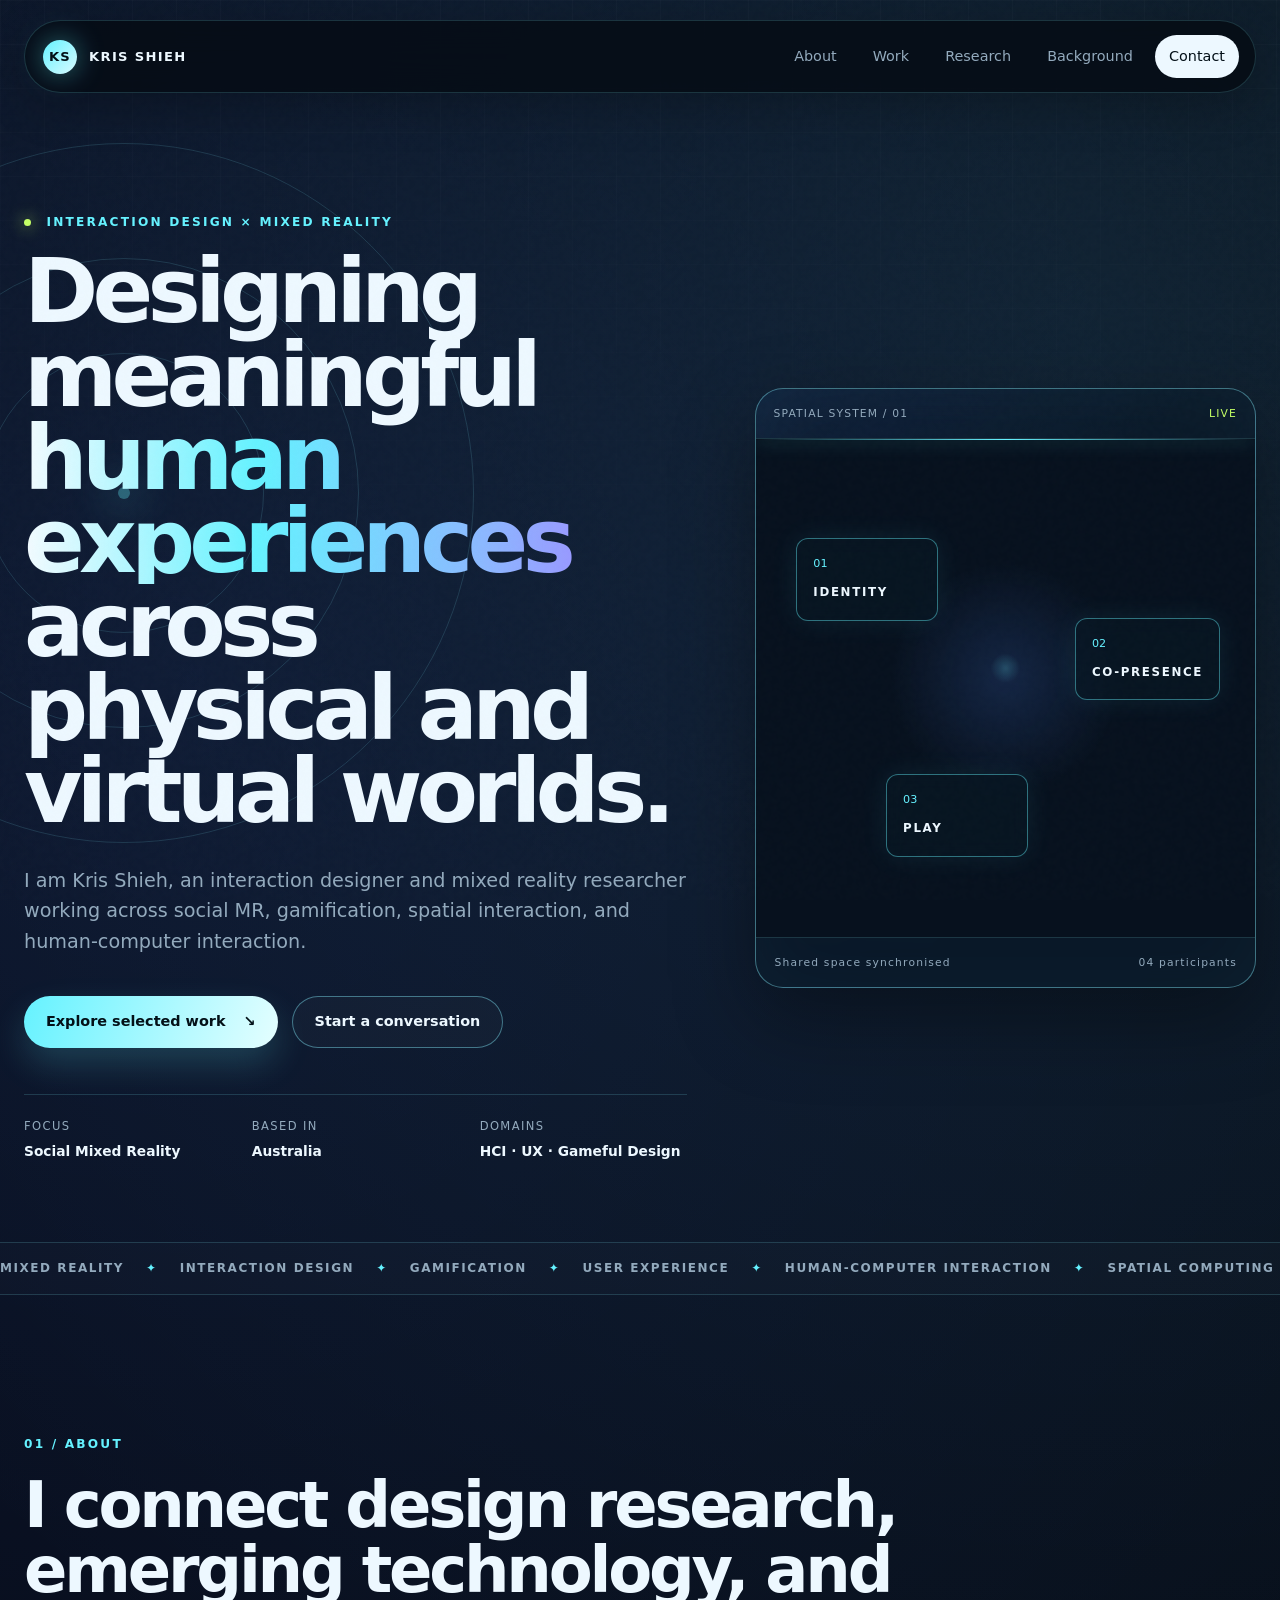
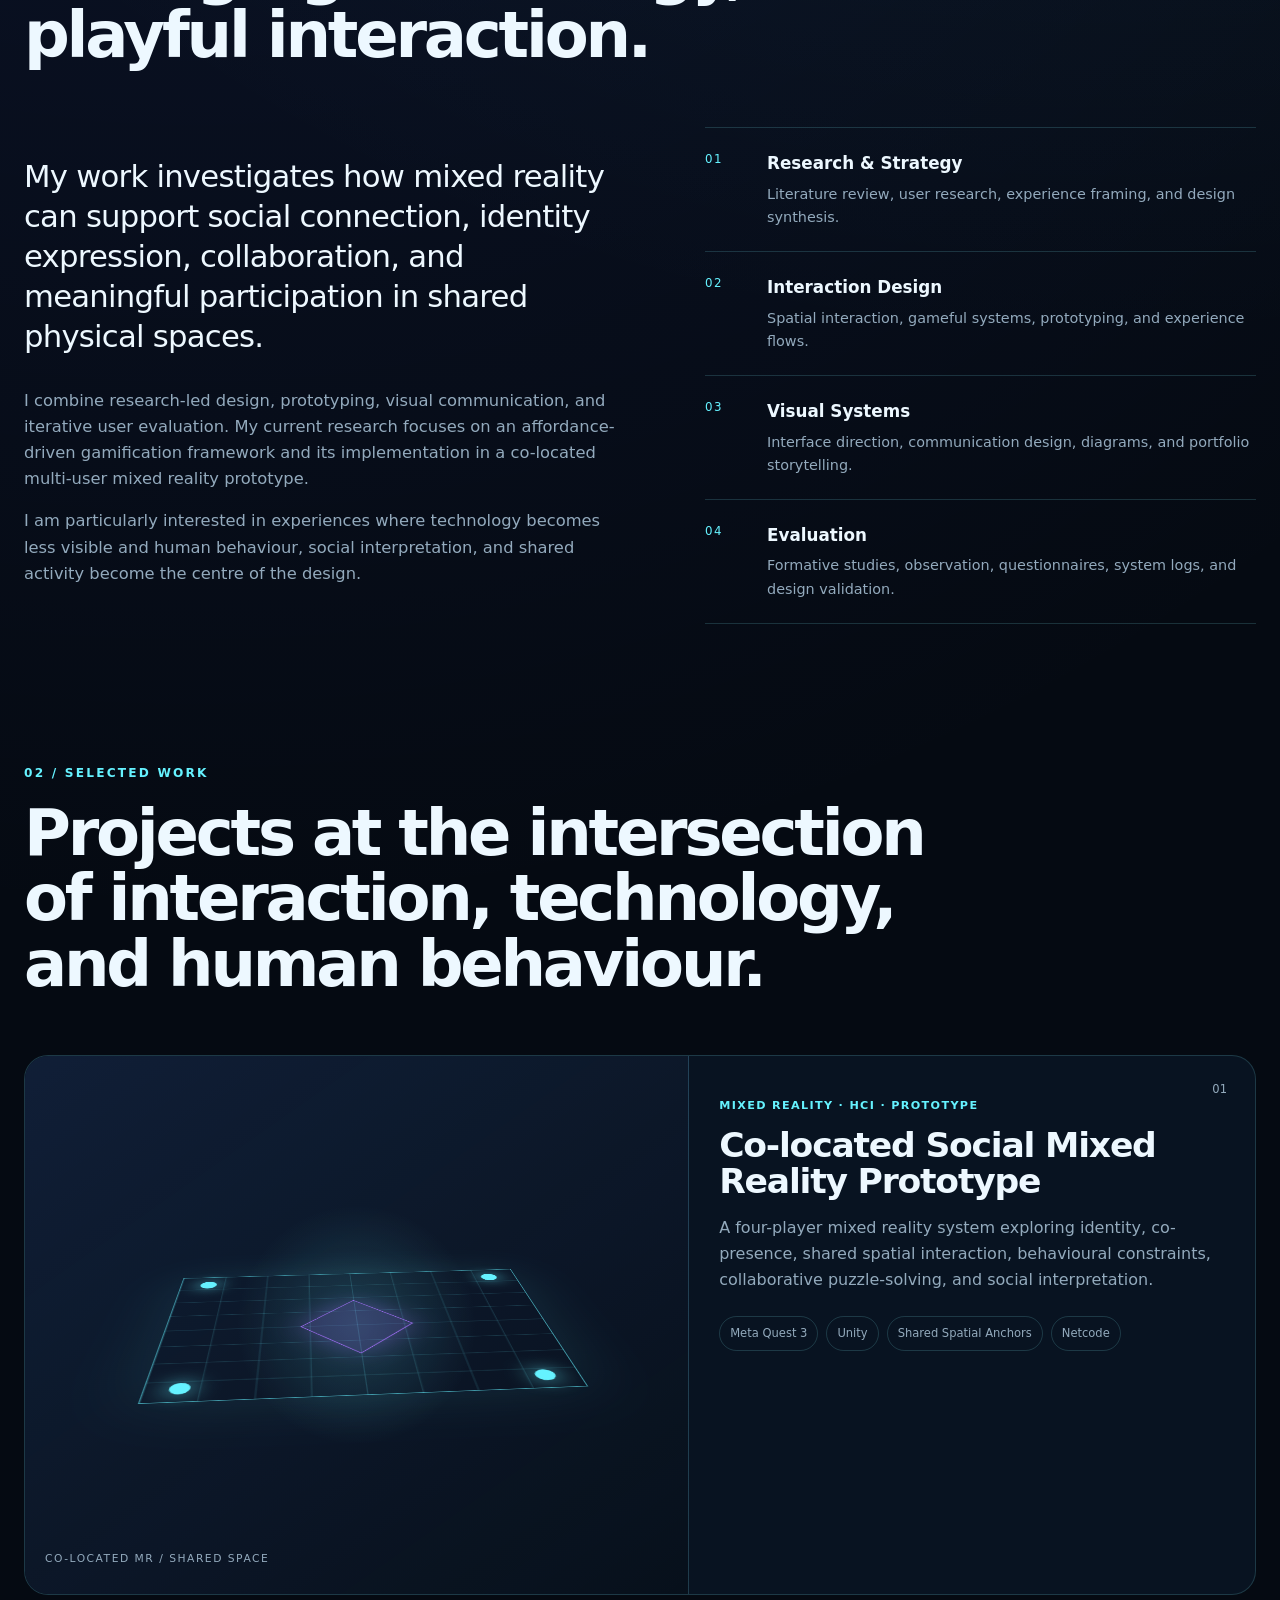
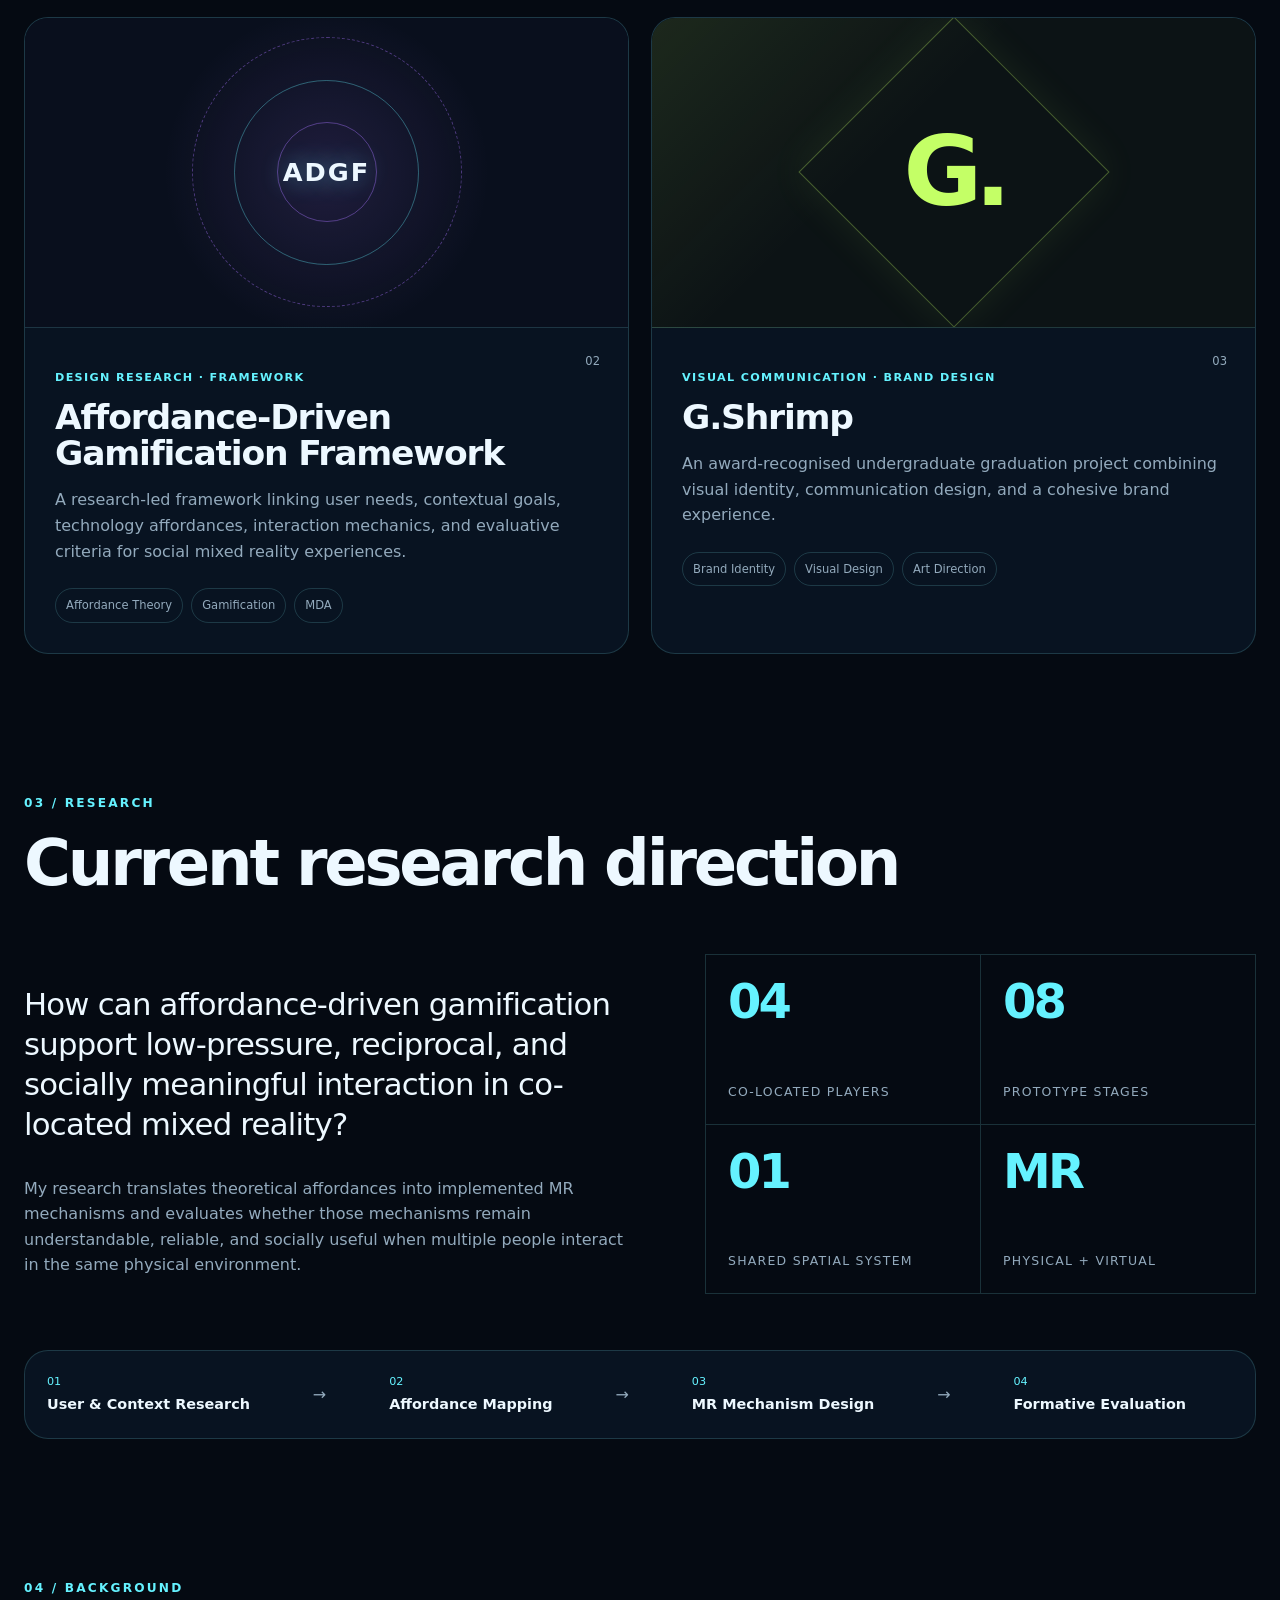
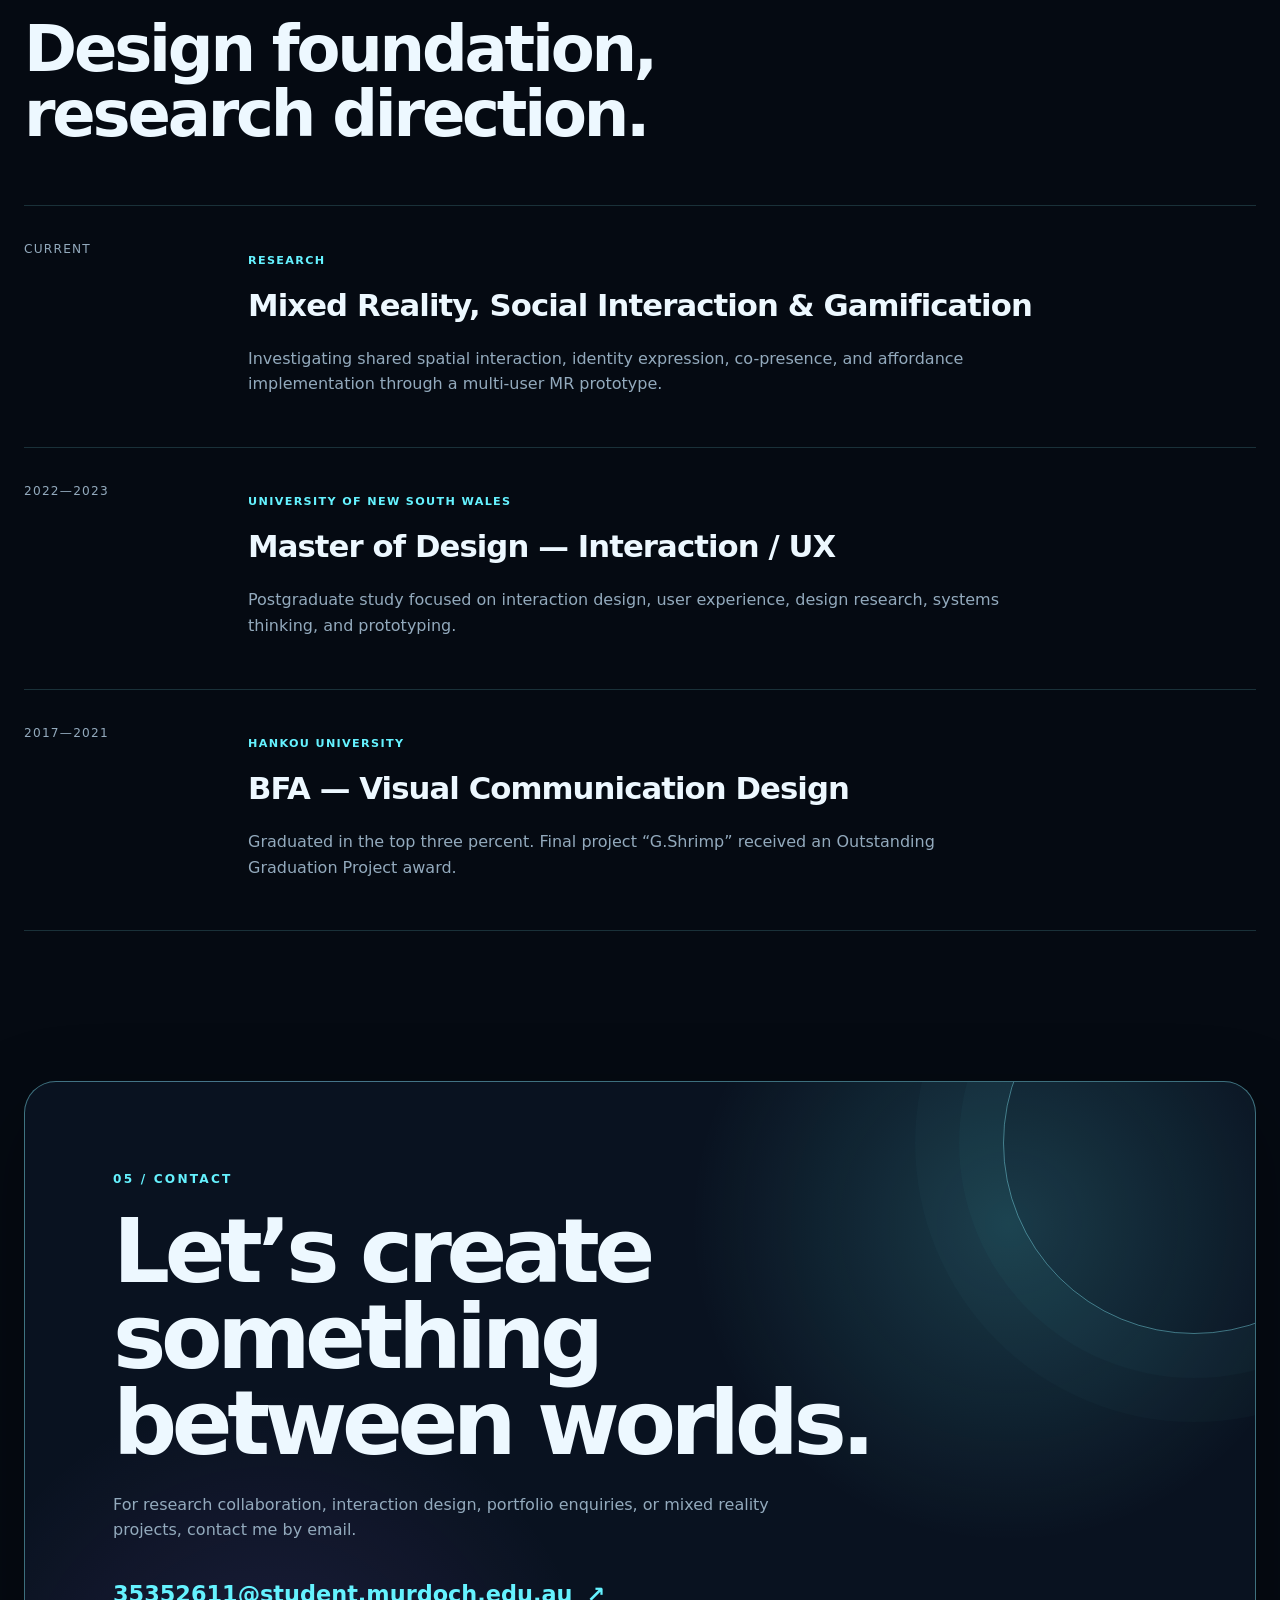
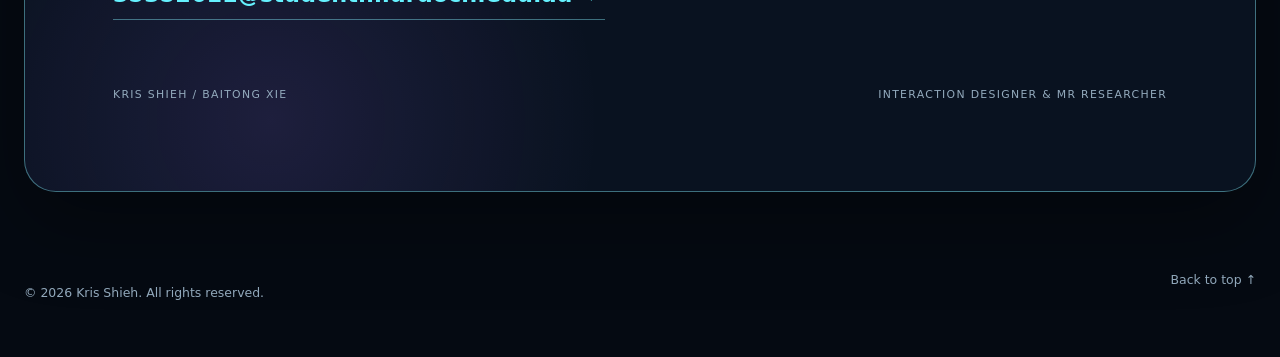
==== index.html @ ef9676b4 "Add files via upload" ====
<!DOCTYPE html>
<html lang="en">
<head>
  <meta charset="UTF-8" />
  <meta name="viewport" content="width=device-width, initial-scale=1.0" />
  <meta name="description" content="Kris Shieh — interaction designer and mixed reality researcher exploring social MR, gamification, and human-computer interaction." />
  <meta name="keywords" content="Kris Shieh, Baitong Xie, portfolio, mixed reality, metaverse, interaction design, UX, HCI, gamification" />
  <meta name="author" content="Kris Shieh" />
  <meta name="theme-color" content="#07111f" />

  <meta property="og:title" content="Kris Shieh — Interaction Designer & MR Researcher" />
  <meta property="og:description" content="Portfolio and research in mixed reality, gamification, interaction design, and social computing." />
  <meta property="og:type" content="website" />
  <meta property="og:url" content="https://krisshieh.com" />

  <title>Kris Shieh — Interaction Designer & MR Researcher</title>
  <link rel="icon" href="favicon.svg" type="image/svg+xml" />
  <link rel="stylesheet" href="styles.css" />
  <script src="script.js" defer></script>
</head>
<body>
  <div class="noise" aria-hidden="true"></div>
  <div class="cursor-glow" aria-hidden="true"></div>

  <header class="site-header" id="top">
    <a class="brand" href="#top" aria-label="Kris Shieh home">
      <span class="brand-mark">KS</span>
      <span class="brand-text">KRIS SHIEH</span>
    </a>

    <button class="menu-toggle" aria-expanded="false" aria-controls="site-nav">
      <span></span><span></span>
      <span class="sr-only">Toggle menu</span>
    </button>

    <nav id="site-nav" class="site-nav" aria-label="Primary navigation">
      <a href="#about">About</a>
      <a href="#work">Work</a>
      <a href="#research">Research</a>
      <a href="#background">Background</a>
      <a class="nav-cta" href="#contact">Contact</a>
    </nav>
  </header>

  <main>
    <section class="hero section-shell">
      <div class="hero-orbit" aria-hidden="true">
        <div class="orbit orbit-one"></div>
        <div class="orbit orbit-two"></div>
        <div class="orbit orbit-three"></div>
        <div class="core"></div>
      </div>

      <div class="hero-copy reveal">
        <p class="eyebrow"><span class="signal-dot"></span> INTERACTION DESIGN × MIXED REALITY</p>
        <h1>
          Designing meaningful
          <span class="gradient-text">human experiences</span>
          across physical and virtual worlds.
        </h1>
        <p class="hero-description">
          I am Kris Shieh, an interaction designer and mixed reality researcher working across
          social MR, gamification, spatial interaction, and human-computer interaction.
        </p>

        <div class="hero-actions">
          <a class="button button-primary" href="#work">
            Explore selected work
            <span aria-hidden="true">↘</span>
          </a>
          <a class="button button-secondary" href="#contact">Start a conversation</a>
        </div>

        <div class="hero-meta" aria-label="Professional focus">
          <div>
            <span>Focus</span>
            <strong>Social Mixed Reality</strong>
          </div>
          <div>
            <span>Based in</span>
            <strong>Australia</strong>
          </div>
          <div>
            <span>Domains</span>
            <strong>HCI · UX · Gameful Design</strong>
          </div>
        </div>
      </div>

      <div class="hero-interface reveal" aria-label="Decorative mixed reality interface">
        <div class="interface-top">
          <span>SPATIAL SYSTEM / 01</span>
          <span class="status">LIVE</span>
        </div>
        <div class="interface-viewport">
          <div class="grid-plane"></div>
          <div class="holo-card card-a">
            <span>01</span>
            <strong>IDENTITY</strong>
          </div>
          <div class="holo-card card-b">
            <span>02</span>
            <strong>CO-PRESENCE</strong>
          </div>
          <div class="holo-card card-c">
            <span>03</span>
            <strong>PLAY</strong>
          </div>
          <div class="scan-line"></div>
        </div>
        <div class="interface-bottom">
          <span>Shared space synchronised</span>
          <span>04 participants</span>
        </div>
      </div>
    </section>

    <section class="ticker" aria-label="Areas of practice">
      <div class="ticker-track">
        <span>MIXED REALITY</span><i>✦</i>
        <span>INTERACTION DESIGN</span><i>✦</i>
        <span>GAMIFICATION</span><i>✦</i>
        <span>USER EXPERIENCE</span><i>✦</i>
        <span>HUMAN-COMPUTER INTERACTION</span><i>✦</i>
        <span>SPATIAL COMPUTING</span><i>✦</i>
        <span>MIXED REALITY</span><i>✦</i>
        <span>INTERACTION DESIGN</span><i>✦</i>
      </div>
    </section>

    <section id="about" class="section-shell content-section">
      <div class="section-heading reveal">
        <p class="eyebrow">01 / ABOUT</p>
        <h2>I connect design research, emerging technology, and playful interaction.</h2>
      </div>

      <div class="about-grid">
        <div class="about-copy reveal">
          <p class="large-copy">
            My work investigates how mixed reality can support social connection, identity
            expression, collaboration, and meaningful participation in shared physical spaces.
          </p>
          <p>
            I combine research-led design, prototyping, visual communication, and iterative user
            evaluation. My current research focuses on an affordance-driven gamification framework
            and its implementation in a co-located multi-user mixed reality prototype.
          </p>
          <p>
            I am particularly interested in experiences where technology becomes less visible and
            human behaviour, social interpretation, and shared activity become the centre of the design.
          </p>
        </div>

        <div class="capability-panel reveal">
          <div class="capability">
            <span>01</span>
            <div>
              <h3>Research & Strategy</h3>
              <p>Literature review, user research, experience framing, and design synthesis.</p>
            </div>
          </div>
          <div class="capability">
            <span>02</span>
            <div>
              <h3>Interaction Design</h3>
              <p>Spatial interaction, gameful systems, prototyping, and experience flows.</p>
            </div>
          </div>
          <div class="capability">
            <span>03</span>
            <div>
              <h3>Visual Systems</h3>
              <p>Interface direction, communication design, diagrams, and portfolio storytelling.</p>
            </div>
          </div>
          <div class="capability">
            <span>04</span>
            <div>
              <h3>Evaluation</h3>
              <p>Formative studies, observation, questionnaires, system logs, and design validation.</p>
            </div>
          </div>
        </div>
      </div>
    </section>

    <section id="work" class="section-shell content-section">
      <div class="section-heading reveal">
        <p class="eyebrow">02 / SELECTED WORK</p>
        <h2>Projects at the intersection of interaction, technology, and human behaviour.</h2>
      </div>

      <div class="project-grid">
        <article class="project-card project-featured reveal">
          <div class="project-visual visual-mr" aria-hidden="true">
            <div class="spatial-board">
              <span class="node node-1"></span>
              <span class="node node-2"></span>
              <span class="node node-3"></span>
              <span class="node node-4"></span>
              <div class="board-object"></div>
            </div>
            <p>CO-LOCATED MR / SHARED SPACE</p>
          </div>
          <div class="project-content">
            <div class="project-number">01</div>
            <p class="project-type">Mixed Reality · HCI · Prototype</p>
            <h3>Co-located Social Mixed Reality Prototype</h3>
            <p>
              A four-player mixed reality system exploring identity, co-presence, shared spatial
              interaction, behavioural constraints, collaborative puzzle-solving, and social interpretation.
            </p>
            <ul class="tag-list">
              <li>Meta Quest 3</li>
              <li>Unity</li>
              <li>Shared Spatial Anchors</li>
              <li>Netcode</li>
            </ul>
          </div>
        </article>

        <article class="project-card reveal">
          <div class="project-visual visual-framework" aria-hidden="true">
            <div class="framework-ring ring-a"></div>
            <div class="framework-ring ring-b"></div>
            <div class="framework-ring ring-c"></div>
            <div class="framework-label">ADGF</div>
          </div>
          <div class="project-content">
            <div class="project-number">02</div>
            <p class="project-type">Design Research · Framework</p>
            <h3>Affordance-Driven Gamification Framework</h3>
            <p>
              A research-led framework linking user needs, contextual goals, technology affordances,
              interaction mechanics, and evaluative criteria for social mixed reality experiences.
            </p>
            <ul class="tag-list">
              <li>Affordance Theory</li>
              <li>Gamification</li>
              <li>MDA</li>
            </ul>
          </div>
        </article>

        <article class="project-card reveal">
          <div class="project-visual visual-brand" aria-hidden="true">
            <div class="shrimp-mark">G.</div>
            <div class="brand-lines"></div>
          </div>
          <div class="project-content">
            <div class="project-number">03</div>
            <p class="project-type">Visual Communication · Brand Design</p>
            <h3>G.Shrimp</h3>
            <p>
              An award-recognised undergraduate graduation project combining visual identity,
              communication design, and a cohesive brand experience.
            </p>
            <ul class="tag-list">
              <li>Brand Identity</li>
              <li>Visual Design</li>
              <li>Art Direction</li>
            </ul>
          </div>
        </article>
      </div>
    </section>

    <section id="research" class="section-shell content-section research-section">
      <div class="section-heading reveal">
        <p class="eyebrow">03 / RESEARCH</p>
        <h2>Current research direction</h2>
      </div>

      <div class="research-grid">
        <div class="research-statement reveal">
          <p class="large-copy">
            How can affordance-driven gamification support low-pressure, reciprocal, and socially
            meaningful interaction in co-located mixed reality?
          </p>
          <p>
            My research translates theoretical affordances into implemented MR mechanisms and
            evaluates whether those mechanisms remain understandable, reliable, and socially useful
            when multiple people interact in the same physical environment.
          </p>
        </div>

        <div class="research-metrics reveal">
          <div class="metric">
            <strong>04</strong>
            <span>co-located players</span>
          </div>
          <div class="metric">
            <strong>08</strong>
            <span>prototype stages</span>
          </div>
          <div class="metric">
            <strong>01</strong>
            <span>shared spatial system</span>
          </div>
          <div class="metric">
            <strong>MR</strong>
            <span>physical + virtual</span>
          </div>
        </div>
      </div>

      <div class="research-flow reveal" aria-label="Research process">
        <div>
          <span>01</span>
          <strong>User & Context Research</strong>
        </div>
        <i>→</i>
        <div>
          <span>02</span>
          <strong>Affordance Mapping</strong>
        </div>
        <i>→</i>
        <div>
          <span>03</span>
          <strong>MR Mechanism Design</strong>
        </div>
        <i>→</i>
        <div>
          <span>04</span>
          <strong>Formative Evaluation</strong>
        </div>
      </div>
    </section>

    <section id="background" class="section-shell content-section">
      <div class="section-heading reveal">
        <p class="eyebrow">04 / BACKGROUND</p>
        <h2>Design foundation, research direction.</h2>
      </div>

      <div class="timeline">
        <article class="timeline-item reveal">
          <div class="timeline-year">CURRENT</div>
          <div>
            <p class="timeline-label">Research</p>
            <h3>Mixed Reality, Social Interaction & Gamification</h3>
            <p>
              Investigating shared spatial interaction, identity expression, co-presence, and
              affordance implementation through a multi-user MR prototype.
            </p>
          </div>
        </article>

        <article class="timeline-item reveal">
          <div class="timeline-year">2022—2023</div>
          <div>
            <p class="timeline-label">University of New South Wales</p>
            <h3>Master of Design — Interaction / UX</h3>
            <p>
              Postgraduate study focused on interaction design, user experience, design research,
              systems thinking, and prototyping.
            </p>
          </div>
        </article>

        <article class="timeline-item reveal">
          <div class="timeline-year">2017—2021</div>
          <div>
            <p class="timeline-label">Hankou University</p>
            <h3>BFA — Visual Communication Design</h3>
            <p>
              Graduated in the top three percent. Final project “G.Shrimp” received an Outstanding
              Graduation Project award.
            </p>
          </div>
        </article>
      </div>
    </section>

    <section id="contact" class="section-shell contact-section">
      <div class="contact-card reveal">
        <p class="eyebrow">05 / CONTACT</p>
        <h2>Let’s create something between worlds.</h2>
        <p>
          For research collaboration, interaction design, portfolio enquiries, or mixed reality projects,
          contact me by email.
        </p>
        <a class="contact-link" href="mailto:35352611@student.murdoch.edu.au">
          35352611@student.murdoch.edu.au
          <span aria-hidden="true">↗</span>
        </a>

        <div class="contact-meta">
          <span>KRIS SHIEH / BAITONG XIE</span>
          <span>INTERACTION DESIGNER & MR RESEARCHER</span>
        </div>
      </div>
    </section>
  </main>

  <footer class="site-footer section-shell">
    <p>© <span id="year"></span> Kris Shieh. All rights reserved.</p>
    <a href="#top">Back to top ↑</a>
  </footer>
</body>
</html>
---- styles.css ----
:root {
  --bg: #050a12;
  --bg-soft: #081321;
  --panel: rgba(11, 24, 39, 0.72);
  --panel-strong: rgba(10, 20, 34, 0.92);
  --line: rgba(133, 241, 255, 0.17);
  --line-strong: rgba(133, 241, 255, 0.42);
  --text: #edf8ff;
  --muted: #93aabd;
  --cyan: #65f2ff;
  --blue: #5388ff;
  --violet: #a872ff;
  --lime: #c4ff66;
  --max-width: 1240px;
  --radius: 24px;
  --shadow: 0 30px 80px rgba(0, 0, 0, 0.35);
}

* {
  box-sizing: border-box;
}

html {
  scroll-behavior: smooth;
}

body {
  margin: 0;
  background:
    radial-gradient(circle at 15% 10%, rgba(68, 102, 255, 0.12), transparent 30%),
    radial-gradient(circle at 85% 5%, rgba(101, 242, 255, 0.09), transparent 25%),
    var(--bg);
  color: var(--text);
  font-family: Inter, ui-sans-serif, system-ui, -apple-system, BlinkMacSystemFont, "Segoe UI", sans-serif;
  line-height: 1.6;
  overflow-x: hidden;
}

body::before {
  content: "";
  position: fixed;
  inset: 0;
  pointer-events: none;
  background-image:
    linear-gradient(rgba(255, 255, 255, 0.018) 1px, transparent 1px),
    linear-gradient(90deg, rgba(255, 255, 255, 0.018) 1px, transparent 1px);
  background-size: 44px 44px;
  mask-image: linear-gradient(to bottom, black, transparent 78%);
  z-index: -2;
}

.noise {
  position: fixed;
  inset: 0;
  opacity: 0.035;
  pointer-events: none;
  z-index: 20;
  background-image: url("data:image/svg+xml,%3Csvg viewBox='0 0 160 160' xmlns='http://www.w3.org/2000/svg'%3E%3Cfilter id='n'%3E%3CfeTurbulence type='fractalNoise' baseFrequency='.9' numOctaves='2' stitchTiles='stitch'/%3E%3C/filter%3E%3Crect width='100%25' height='100%25' filter='url(%23n)' opacity='.5'/%3E%3C/svg%3E");
}

.cursor-glow {
  position: fixed;
  width: 420px;
  height: 420px;
  border-radius: 50%;
  background: radial-gradient(circle, rgba(101, 242, 255, 0.08), transparent 68%);
  transform: translate(-50%, -50%);
  pointer-events: none;
  z-index: -1;
  opacity: 0;
  transition: opacity 0.3s ease;
}

a {
  color: inherit;
}

img {
  max-width: 100%;
}

button,
a {
  -webkit-tap-highlight-color: transparent;
}

.sr-only {
  position: absolute;
  width: 1px;
  height: 1px;
  padding: 0;
  margin: -1px;
  overflow: hidden;
  clip: rect(0, 0, 0, 0);
  white-space: nowrap;
  border: 0;
}

.section-shell {
  width: min(calc(100% - 48px), var(--max-width));
  margin-inline: auto;
}

.site-header {
  width: min(calc(100% - 48px), var(--max-width));
  margin: 20px auto 0;
  padding: 14px 16px 14px 18px;
  border: 1px solid var(--line);
  border-radius: 999px;
  background: rgba(5, 10, 18, 0.76);
  backdrop-filter: blur(18px);
  display: flex;
  align-items: center;
  justify-content: space-between;
  position: sticky;
  top: 16px;
  z-index: 50;
  box-shadow: 0 14px 45px rgba(0, 0, 0, 0.22);
}

.brand {
  display: inline-flex;
  align-items: center;
  gap: 12px;
  text-decoration: none;
  font-weight: 800;
  letter-spacing: 0.1em;
  font-size: 0.82rem;
}

.brand-mark {
  display: grid;
  place-items: center;
  width: 34px;
  aspect-ratio: 1;
  border-radius: 50%;
  color: #031018;
  background: linear-gradient(135deg, var(--cyan), #d9fbff);
  box-shadow: 0 0 28px rgba(101, 242, 255, 0.42);
}

.site-nav {
  display: flex;
  align-items: center;
  gap: 8px;
}

.site-nav a {
  text-decoration: none;
  color: var(--muted);
  font-size: 0.9rem;
  padding: 10px 14px;
  border-radius: 999px;
  transition: 0.25s ease;
}

.site-nav a:hover {
  color: var(--text);
  background: rgba(255, 255, 255, 0.05);
}

.site-nav .nav-cta {
  color: #041018;
  background: var(--text);
}

.site-nav .nav-cta:hover {
  color: #041018;
  background: var(--cyan);
}

.menu-toggle {
  display: none;
  width: 42px;
  height: 42px;
  border-radius: 50%;
  border: 1px solid var(--line);
  background: transparent;
  color: var(--text);
}

.menu-toggle span:not(.sr-only) {
  display: block;
  width: 17px;
  height: 1px;
  background: currentColor;
  margin: 5px auto;
}

.hero {
  min-height: 820px;
  padding: 120px 0 80px;
  display: grid;
  grid-template-columns: 1.14fr 0.86fr;
  gap: 68px;
  align-items: center;
  position: relative;
}

.hero-orbit {
  position: absolute;
  width: 760px;
  height: 760px;
  left: -280px;
  top: 20px;
  opacity: 0.34;
  pointer-events: none;
}

.orbit,
.core {
  position: absolute;
  inset: 50%;
  transform: translate(-50%, -50%);
  border-radius: 50%;
}

.orbit {
  border: 1px solid var(--line-strong);
}

.orbit-one {
  width: 280px;
  height: 280px;
  animation: orbitPulse 7s ease-in-out infinite;
}

.orbit-two {
  width: 470px;
  height: 470px;
  animation: orbitPulse 9s ease-in-out infinite reverse;
}

.orbit-three {
  width: 700px;
  height: 700px;
}

.core {
  width: 12px;
  height: 12px;
  background: var(--cyan);
  box-shadow: 0 0 40px 12px rgba(101, 242, 255, 0.46);
}

@keyframes orbitPulse {
  0%, 100% { transform: translate(-50%, -50%) scale(1); opacity: 0.55; }
  50% { transform: translate(-50%, -50%) scale(1.04); opacity: 1; }
}

.eyebrow {
  margin: 0 0 18px;
  color: var(--cyan);
  font-size: 0.76rem;
  font-weight: 800;
  letter-spacing: 0.18em;
}

.signal-dot {
  width: 7px;
  height: 7px;
  border-radius: 50%;
  display: inline-block;
  background: var(--lime);
  box-shadow: 0 0 16px var(--lime);
  margin-right: 9px;
}

.hero h1 {
  max-width: 840px;
  font-size: clamp(3.6rem, 7vw, 7.7rem);
  line-height: 0.93;
  letter-spacing: -0.065em;
  margin: 0;
  font-weight: 780;
}

.gradient-text {
  display: block;
  background: linear-gradient(90deg, #f3fbff 0%, var(--cyan) 35%, #8db7ff 70%, var(--violet) 100%);
  -webkit-background-clip: text;
  background-clip: text;
  color: transparent;
}

.hero-description {
  max-width: 690px;
  color: var(--muted);
  font-size: clamp(1.05rem, 1.5vw, 1.28rem);
  margin: 32px 0 0;
}

.hero-actions {
  display: flex;
  flex-wrap: wrap;
  gap: 14px;
  margin: 38px 0 46px;
}

.button {
  min-height: 52px;
  display: inline-flex;
  align-items: center;
  justify-content: center;
  gap: 18px;
  text-decoration: none;
  border-radius: 999px;
  padding: 0 22px;
  font-weight: 800;
  font-size: 0.9rem;
  transition: transform 0.25s ease, box-shadow 0.25s ease, background 0.25s ease;
}

.button:hover {
  transform: translateY(-3px);
}

.button-primary {
  color: #031017;
  background: linear-gradient(110deg, var(--cyan), #e5feff);
  box-shadow: 0 16px 35px rgba(101, 242, 255, 0.18);
}

.button-primary:hover {
  box-shadow: 0 20px 42px rgba(101, 242, 255, 0.28);
}

.button-secondary {
  border: 1px solid var(--line-strong);
  color: var(--text);
  background: rgba(255, 255, 255, 0.025);
}

.hero-meta {
  display: grid;
  grid-template-columns: repeat(3, 1fr);
  border-top: 1px solid var(--line);
  padding-top: 22px;
  gap: 20px;
}

.hero-meta div {
  display: grid;
  gap: 5px;
}

.hero-meta span {
  color: var(--muted);
  font-size: 0.72rem;
  text-transform: uppercase;
  letter-spacing: 0.12em;
}

.hero-meta strong {
  font-size: 0.86rem;
}

.hero-interface {
  border: 1px solid var(--line-strong);
  border-radius: 28px;
  background:
    linear-gradient(150deg, rgba(68, 119, 255, 0.08), transparent 30%),
    var(--panel);
  backdrop-filter: blur(18px);
  box-shadow: var(--shadow), inset 0 0 80px rgba(101, 242, 255, 0.035);
  overflow: hidden;
  transform: perspective(1200px) rotateY(-7deg) rotateX(2deg);
}

.interface-top,
.interface-bottom {
  display: flex;
  align-items: center;
  justify-content: space-between;
  color: var(--muted);
  padding: 16px 18px;
  font-size: 0.67rem;
  letter-spacing: 0.11em;
}

.status {
  color: var(--lime);
}

.interface-viewport {
  min-height: 500px;
  position: relative;
  overflow: hidden;
  border-block: 1px solid var(--line);
  background:
    radial-gradient(circle at 50% 46%, rgba(101, 242, 255, 0.2), transparent 4%),
    radial-gradient(circle at 50% 48%, rgba(83, 136, 255, 0.17), transparent 32%),
    #07111e;
}

.grid-plane {
  position: absolute;
  left: -12%;
  right: -12%;
  bottom: -130px;
  height: 400px;
  background-image:
    linear-gradient(rgba(101, 242, 255, 0.2) 1px, transparent 1px),
    linear-gradient(90deg, rgba(101, 242, 255, 0.2) 1px, transparent 1px);
  background-size: 42px 42px;
  transform: perspective(360px) rotateX(65deg);
  transform-origin: center bottom;
  mask-image: linear-gradient(to top, black 30%, transparent 96%);
}

.holo-card {
  position: absolute;
  min-width: 142px;
  padding: 16px;
  border: 1px solid rgba(101, 242, 255, 0.42);
  border-radius: 12px;
  background: rgba(8, 24, 37, 0.64);
  box-shadow: 0 0 28px rgba(101, 242, 255, 0.08);
  backdrop-filter: blur(8px);
  animation: floatCard 5s ease-in-out infinite;
}

.holo-card span {
  display: block;
  color: var(--cyan);
  font-size: 0.7rem;
  margin-bottom: 5px;
}

.holo-card strong {
  font-size: 0.74rem;
  letter-spacing: 0.14em;
}

.card-a { left: 8%; top: 20%; }
.card-b { right: 7%; top: 36%; animation-delay: -1.7s; }
.card-c { left: 26%; bottom: 16%; animation-delay: -3.2s; }

@keyframes floatCard {
  0%, 100% { transform: translateY(0); }
  50% { transform: translateY(-10px); }
}

.scan-line {
  position: absolute;
  inset: 0 0 auto 0;
  height: 1px;
  background: linear-gradient(90deg, transparent, var(--cyan), transparent);
  box-shadow: 0 0 18px var(--cyan);
  animation: scan 5s linear infinite;
}

@keyframes scan {
  from { top: 0; opacity: 0; }
  10% { opacity: 1; }
  90% { opacity: 1; }
  to { top: 100%; opacity: 0; }
}

.ticker {
  border-block: 1px solid var(--line);
  overflow: hidden;
  padding: 16px 0;
  background: rgba(255, 255, 255, 0.015);
}

.ticker-track {
  width: max-content;
  display: flex;
  align-items: center;
  gap: 22px;
  animation: tickerMove 28s linear infinite;
  color: var(--muted);
  font-size: 0.75rem;
  letter-spacing: 0.13em;
  font-weight: 800;
}

.ticker-track i {
  color: var(--cyan);
  font-style: normal;
}

@keyframes tickerMove {
  to { transform: translateX(-50%); }
}

.content-section {
  padding: 140px 0 0;
}

.section-heading {
  max-width: 920px;
  margin-bottom: 58px;
}

.section-heading h2 {
  margin: 0;
  font-size: clamp(2.6rem, 5vw, 5.3rem);
  line-height: 1.02;
  letter-spacing: -0.05em;
}

.about-grid,
.research-grid {
  display: grid;
  grid-template-columns: 1.05fr 0.95fr;
  gap: 72px;
}

.about-copy {
  color: var(--muted);
  font-size: 1.02rem;
}

.large-copy {
  color: var(--text);
  font-size: clamp(1.45rem, 2.4vw, 2.25rem);
  line-height: 1.3;
  letter-spacing: -0.025em;
}

.capability-panel {
  border-top: 1px solid var(--line);
}

.capability {
  display: grid;
  grid-template-columns: 48px 1fr;
  gap: 14px;
  padding: 22px 0;
  border-bottom: 1px solid var(--line);
}

.capability > span {
  color: var(--cyan);
  font-size: 0.74rem;
  letter-spacing: 0.12em;
}

.capability h3 {
  margin: 0 0 6px;
  font-size: 1.05rem;
}

.capability p {
  margin: 0;
  color: var(--muted);
  font-size: 0.9rem;
}

.project-grid {
  display: grid;
  grid-template-columns: repeat(2, 1fr);
  gap: 22px;
}

.project-card {
  min-height: 620px;
  border: 1px solid var(--line);
  border-radius: var(--radius);
  overflow: hidden;
  background: var(--panel);
  transition: transform 0.32s ease, border-color 0.32s ease, box-shadow 0.32s ease;
}

.project-card:hover {
  transform: translateY(-7px);
  border-color: var(--line-strong);
  box-shadow: 0 28px 60px rgba(0, 0, 0, 0.25);
}

.project-featured {
  grid-column: 1 / -1;
  min-height: 540px;
  display: grid;
  grid-template-columns: 1.08fr 0.92fr;
}

.project-visual {
  min-height: 310px;
  position: relative;
  overflow: hidden;
  border-bottom: 1px solid var(--line);
}

.project-featured .project-visual {
  min-height: 100%;
  border-right: 1px solid var(--line);
  border-bottom: 0;
}

.visual-mr {
  display: grid;
  place-items: center;
  background:
    radial-gradient(circle at 50% 50%, rgba(101, 242, 255, 0.18), transparent 28%),
    linear-gradient(145deg, rgba(83, 136, 255, 0.12), transparent),
    #07101b;
}

.visual-mr p {
  position: absolute;
  left: 20px;
  bottom: 16px;
  color: var(--muted);
  font-size: 0.67rem;
  letter-spacing: 0.14em;
}

.spatial-board {
  width: min(66%, 380px);
  aspect-ratio: 1.5;
  border: 1px solid rgba(101, 242, 255, 0.5);
  transform: perspective(700px) rotateX(62deg) rotateZ(-4deg);
  background:
    linear-gradient(rgba(101, 242, 255, 0.17) 1px, transparent 1px),
    linear-gradient(90deg, rgba(101, 242, 255, 0.17) 1px, transparent 1px);
  background-size: 12.5% 12.5%;
  box-shadow: 0 0 70px rgba(101, 242, 255, 0.1);
  position: relative;
}

.node {
  position: absolute;
  width: 18px;
  height: 18px;
  border-radius: 50%;
  background: var(--cyan);
  box-shadow: 0 0 24px var(--cyan);
  transform: translate(-50%, -50%);
}

.node-1 { left: 8%; top: 8%; }
.node-2 { left: 92%; top: 8%; }
.node-3 { left: 8%; top: 92%; }
.node-4 { left: 92%; top: 92%; }

.board-object {
  position: absolute;
  width: 80px;
  height: 80px;
  left: 50%;
  top: 50%;
  transform: translate(-50%, -50%) rotate(45deg);
  border: 1px solid var(--violet);
  background: rgba(168, 114, 255, 0.18);
  box-shadow: 0 0 38px rgba(168, 114, 255, 0.36);
}

.visual-framework {
  display: grid;
  place-items: center;
  background:
    radial-gradient(circle, rgba(168, 114, 255, 0.14), transparent 48%),
    #090f1d;
}

.framework-ring {
  position: absolute;
  border-radius: 50%;
  border: 1px solid rgba(168, 114, 255, 0.42);
}

.ring-a { width: 100px; height: 100px; }
.ring-b { width: 185px; height: 185px; border-color: rgba(101, 242, 255, 0.35); }
.ring-c { width: 270px; height: 270px; border-style: dashed; animation: rotateRing 18s linear infinite; }

@keyframes rotateRing {
  to { transform: rotate(360deg); }
}

.framework-label {
  font-size: 1.6rem;
  font-weight: 900;
  letter-spacing: 0.08em;
  color: var(--text);
  text-shadow: 0 0 24px rgba(101, 242, 255, 0.45);
}

.visual-brand {
  display: grid;
  place-items: center;
  background:
    linear-gradient(135deg, rgba(196, 255, 102, 0.09), transparent 40%),
    #0c1315;
}

.shrimp-mark {
  font-size: 6rem;
  font-weight: 900;
  letter-spacing: -0.08em;
  color: var(--lime);
  position: relative;
  z-index: 2;
}

.brand-lines {
  position: absolute;
  width: 220px;
  height: 220px;
  border: 1px solid rgba(196, 255, 102, 0.32);
  transform: rotate(45deg);
  box-shadow: 0 0 40px rgba(196, 255, 102, 0.08);
}

.project-content {
  padding: 30px;
  position: relative;
}

.project-number {
  position: absolute;
  top: 24px;
  right: 28px;
  color: var(--muted);
  font-size: 0.72rem;
}

.project-type,
.timeline-label {
  color: var(--cyan);
  text-transform: uppercase;
  letter-spacing: 0.12em;
  font-size: 0.7rem;
  font-weight: 800;
}

.project-content h3 {
  margin: 12px 0 14px;
  max-width: 520px;
  font-size: clamp(1.7rem, 2.7vw, 2.7rem);
  line-height: 1.05;
  letter-spacing: -0.035em;
}

.project-content > p:not(.project-type) {
  color: var(--muted);
  max-width: 620px;
}

.tag-list {
  list-style: none;
  padding: 0;
  margin: 24px 0 0;
  display: flex;
  flex-wrap: wrap;
  gap: 8px;
}

.tag-list li {
  border: 1px solid var(--line);
  border-radius: 999px;
  padding: 7px 10px;
  color: var(--muted);
  font-size: 0.72rem;
}

.research-section {
  position: relative;
}

.research-statement {
  color: var(--muted);
}

.research-metrics {
  display: grid;
  grid-template-columns: repeat(2, 1fr);
  border-top: 1px solid var(--line);
  border-left: 1px solid var(--line);
}

.metric {
  min-height: 165px;
  padding: 22px;
  border-right: 1px solid var(--line);
  border-bottom: 1px solid var(--line);
  display: flex;
  flex-direction: column;
  justify-content: space-between;
}

.metric strong {
  font-size: 3rem;
  line-height: 1;
  color: var(--cyan);
  letter-spacing: -0.06em;
}

.metric span {
  color: var(--muted);
  font-size: 0.78rem;
  text-transform: uppercase;
  letter-spacing: 0.1em;
}

.research-flow {
  margin-top: 56px;
  display: grid;
  grid-template-columns: repeat(7, auto);
  align-items: center;
  gap: 16px;
  border: 1px solid var(--line);
  border-radius: var(--radius);
  padding: 22px;
  background: var(--panel);
}

.research-flow div {
  min-width: 0;
}

.research-flow span {
  display: block;
  color: var(--cyan);
  font-size: 0.7rem;
}

.research-flow strong {
  font-size: 0.9rem;
}

.research-flow i {
  color: var(--muted);
  font-style: normal;
}

.timeline {
  border-top: 1px solid var(--line);
}

.timeline-item {
  display: grid;
  grid-template-columns: 190px 1fr;
  gap: 34px;
  padding: 34px 0;
  border-bottom: 1px solid var(--line);
}

.timeline-year {
  color: var(--muted);
  font-size: 0.76rem;
  letter-spacing: 0.1em;
}

.timeline-item h3 {
  margin: 8px 0 10px;
  font-size: clamp(1.4rem, 2.4vw, 2.2rem);
  letter-spacing: -0.03em;
}

.timeline-item p:last-child {
  color: var(--muted);
  max-width: 760px;
}

.contact-section {
  padding: 150px 0 50px;
}

.contact-card {
  position: relative;
  overflow: hidden;
  border: 1px solid var(--line-strong);
  border-radius: 32px;
  padding: clamp(34px, 7vw, 88px);
  background:
    radial-gradient(circle at 80% 20%, rgba(101, 242, 255, 0.18), transparent 28%),
    radial-gradient(circle at 20% 90%, rgba(168, 114, 255, 0.13), transparent 28%),
    var(--panel-strong);
  box-shadow: var(--shadow);
}

.contact-card::after {
  content: "";
  position: absolute;
  right: -130px;
  top: -130px;
  width: 380px;
  height: 380px;
  border: 1px solid var(--line-strong);
  border-radius: 50%;
  box-shadow: 0 0 0 44px rgba(101, 242, 255, 0.025), 0 0 0 88px rgba(101, 242, 255, 0.018);
}

.contact-card h2 {
  max-width: 800px;
  margin: 0;
  font-size: clamp(3rem, 7vw, 7rem);
  line-height: 0.96;
  letter-spacing: -0.06em;
  position: relative;
  z-index: 1;
}

.contact-card > p:not(.eyebrow) {
  max-width: 670px;
  color: var(--muted);
  margin: 26px 0 34px;
  position: relative;
  z-index: 1;
}

.contact-link {
  display: inline-flex;
  align-items: center;
  gap: 14px;
  color: var(--cyan);
  text-decoration: none;
  font-size: clamp(1rem, 2vw, 1.4rem);
  font-weight: 800;
  border-bottom: 1px solid var(--line-strong);
  padding-bottom: 6px;
  position: relative;
  z-index: 1;
}

.contact-meta {
  margin-top: 66px;
  display: flex;
  justify-content: space-between;
  gap: 20px;
  color: var(--muted);
  font-size: 0.68rem;
  letter-spacing: 0.12em;
  position: relative;
  z-index: 1;
}

.site-footer {
  display: flex;
  justify-content: space-between;
  gap: 20px;
  padding: 28px 0 42px;
  color: var(--muted);
  font-size: 0.78rem;
}

.site-footer a {
  text-decoration: none;
}

.reveal {
  opacity: 0;
  transform: translateY(24px);
  transition: opacity 0.8s ease, transform 0.8s cubic-bezier(.22,.61,.36,1);
}

.reveal.is-visible {
  opacity: 1;
  transform: translateY(0);
}

@media (prefers-reduced-motion: reduce) {
  *,
  *::before,
  *::after {
    animation-duration: 0.01ms !important;
    animation-iteration-count: 1 !important;
    scroll-behavior: auto !important;
    transition-duration: 0.01ms !important;
  }

  .reveal {
    opacity: 1;
    transform: none;
  }
}

@media (max-width: 980px) {
  .hero {
    min-height: auto;
    padding-top: 96px;
    grid-template-columns: 1fr;
  }

  .hero-interface {
    transform: none;
  }

  .about-grid,
  .research-grid {
    grid-template-columns: 1fr;
    gap: 40px;
  }

  .project-featured {
    grid-template-columns: 1fr;
  }

  .project-featured .project-visual {
    min-height: 420px;
    border-right: 0;
    border-bottom: 1px solid var(--line);
  }

  .research-flow {
    grid-template-columns: 1fr;
  }

  .research-flow i {
    transform: rotate(90deg);
    justify-self: start;
  }
}

@media (max-width: 760px) {
  .section-shell,
  .site-header {
    width: min(calc(100% - 28px), var(--max-width));
  }

  .site-header {
    border-radius: 20px;
    top: 10px;
  }

  .brand-text {
    display: none;
  }

  .menu-toggle {
    display: block;
  }

  .site-nav {
    display: none;
    position: absolute;
    left: 0;
    right: 0;
    top: calc(100% + 10px);
    padding: 12px;
    border: 1px solid var(--line);
    border-radius: 20px;
    background: rgba(5, 10, 18, 0.95);
    backdrop-filter: blur(20px);
    flex-direction: column;
    align-items: stretch;
  }

  .site-nav.is-open {
    display: flex;
  }

  .site-nav a {
    padding: 12px 14px;
  }

  .hero {
    padding: 82px 0 64px;
    gap: 42px;
  }

  .hero h1 {
    font-size: clamp(3.1rem, 16vw, 5.4rem);
  }

  .hero-meta {
    grid-template-columns: 1fr;
  }

  .interface-viewport {
    min-height: 390px;
  }

  .content-section {
    padding-top: 104px;
  }

  .project-grid {
    grid-template-columns: 1fr;
  }

  .project-featured {
    grid-column: auto;
  }

  .project-card,
  .project-featured {
    min-height: 0;
  }

  .project-featured .project-visual {
    min-height: 330px;
  }

  .research-metrics {
    grid-template-columns: 1fr 1fr;
  }

  .timeline-item {
    grid-template-columns: 1fr;
    gap: 8px;
  }

  .contact-meta,
  .site-footer {
    flex-direction: column;
  }

  .contact-card::after {
    opacity: 0.35;
  }
}

@media (max-width: 480px) {
  .hero-actions {
    flex-direction: column;
  }

  .button {
    width: 100%;
  }

  .holo-card {
    min-width: 118px;
    padding: 12px;
  }

  .card-b {
    right: 3%;
  }

  .research-metrics {
    grid-template-columns: 1fr;
  }

  .metric {
    min-height: 130px;
  }

  .contact-link {
    word-break: break-all;
  }
}
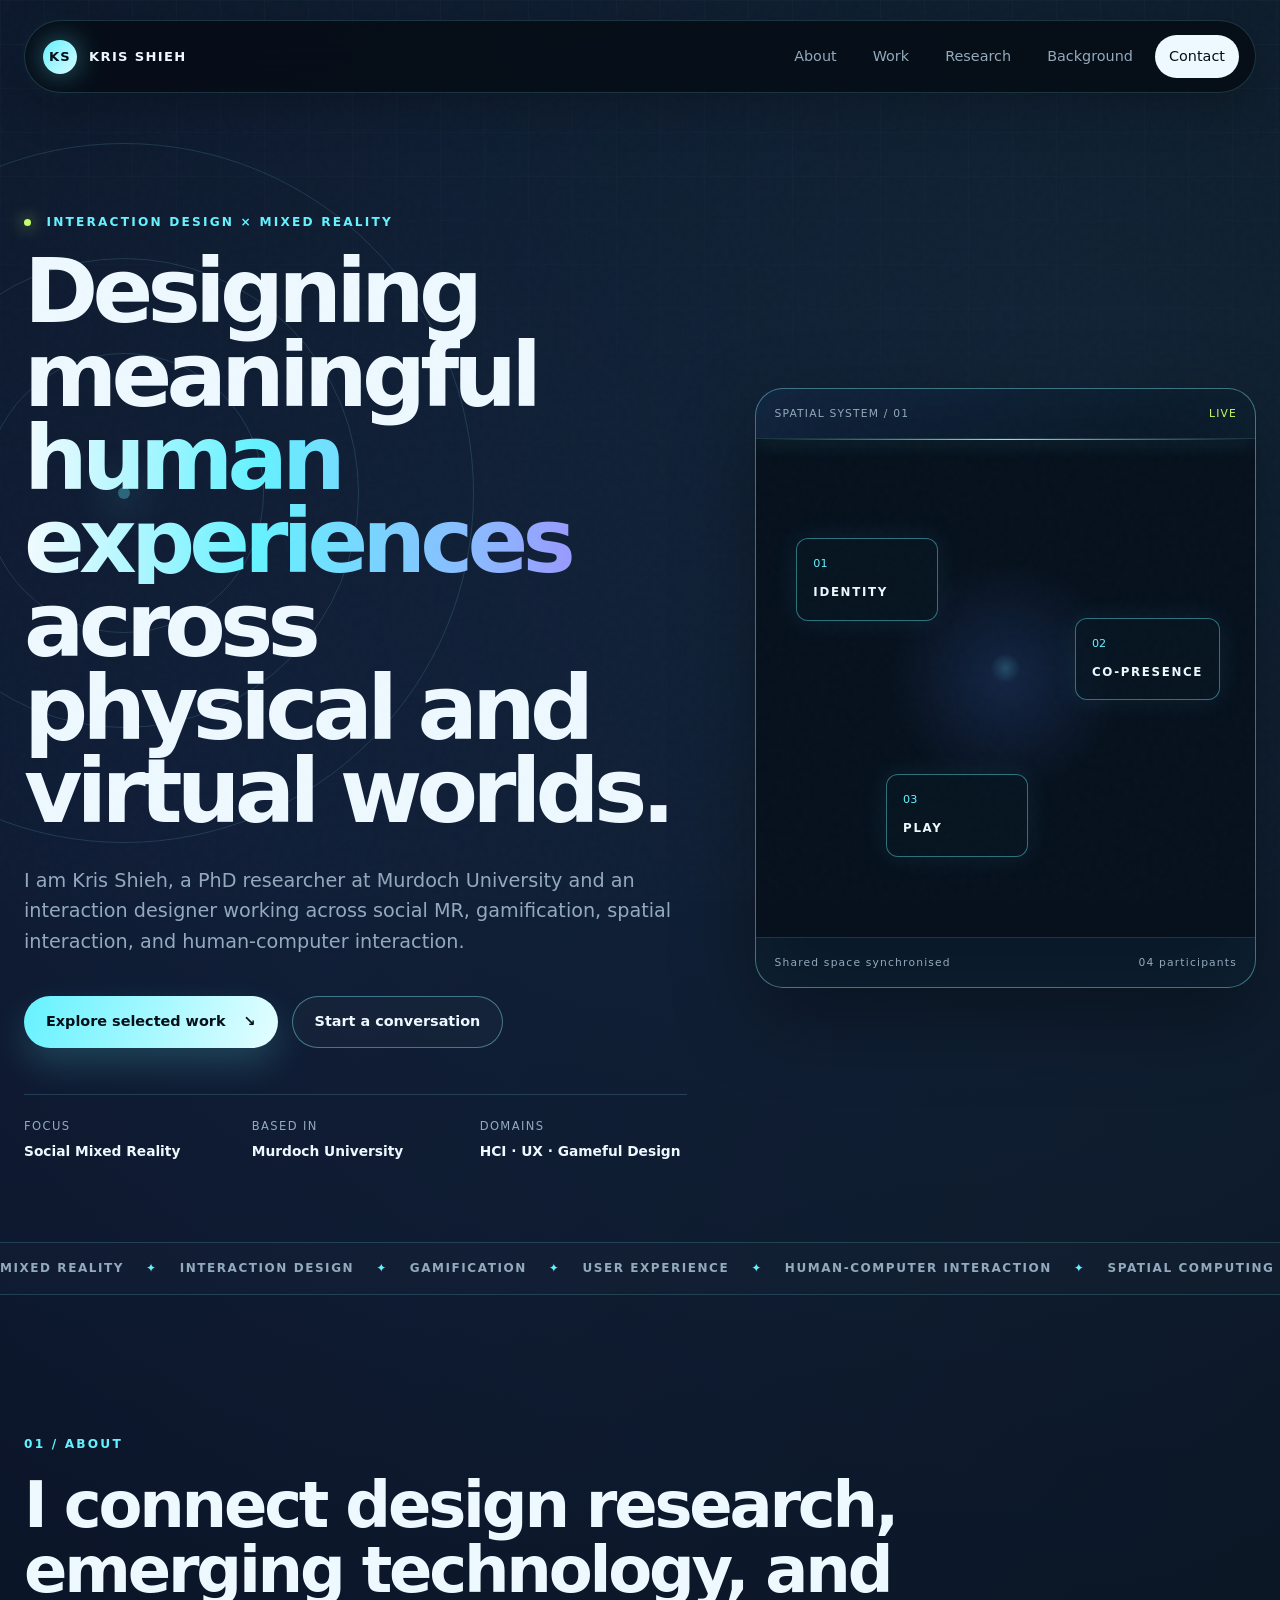
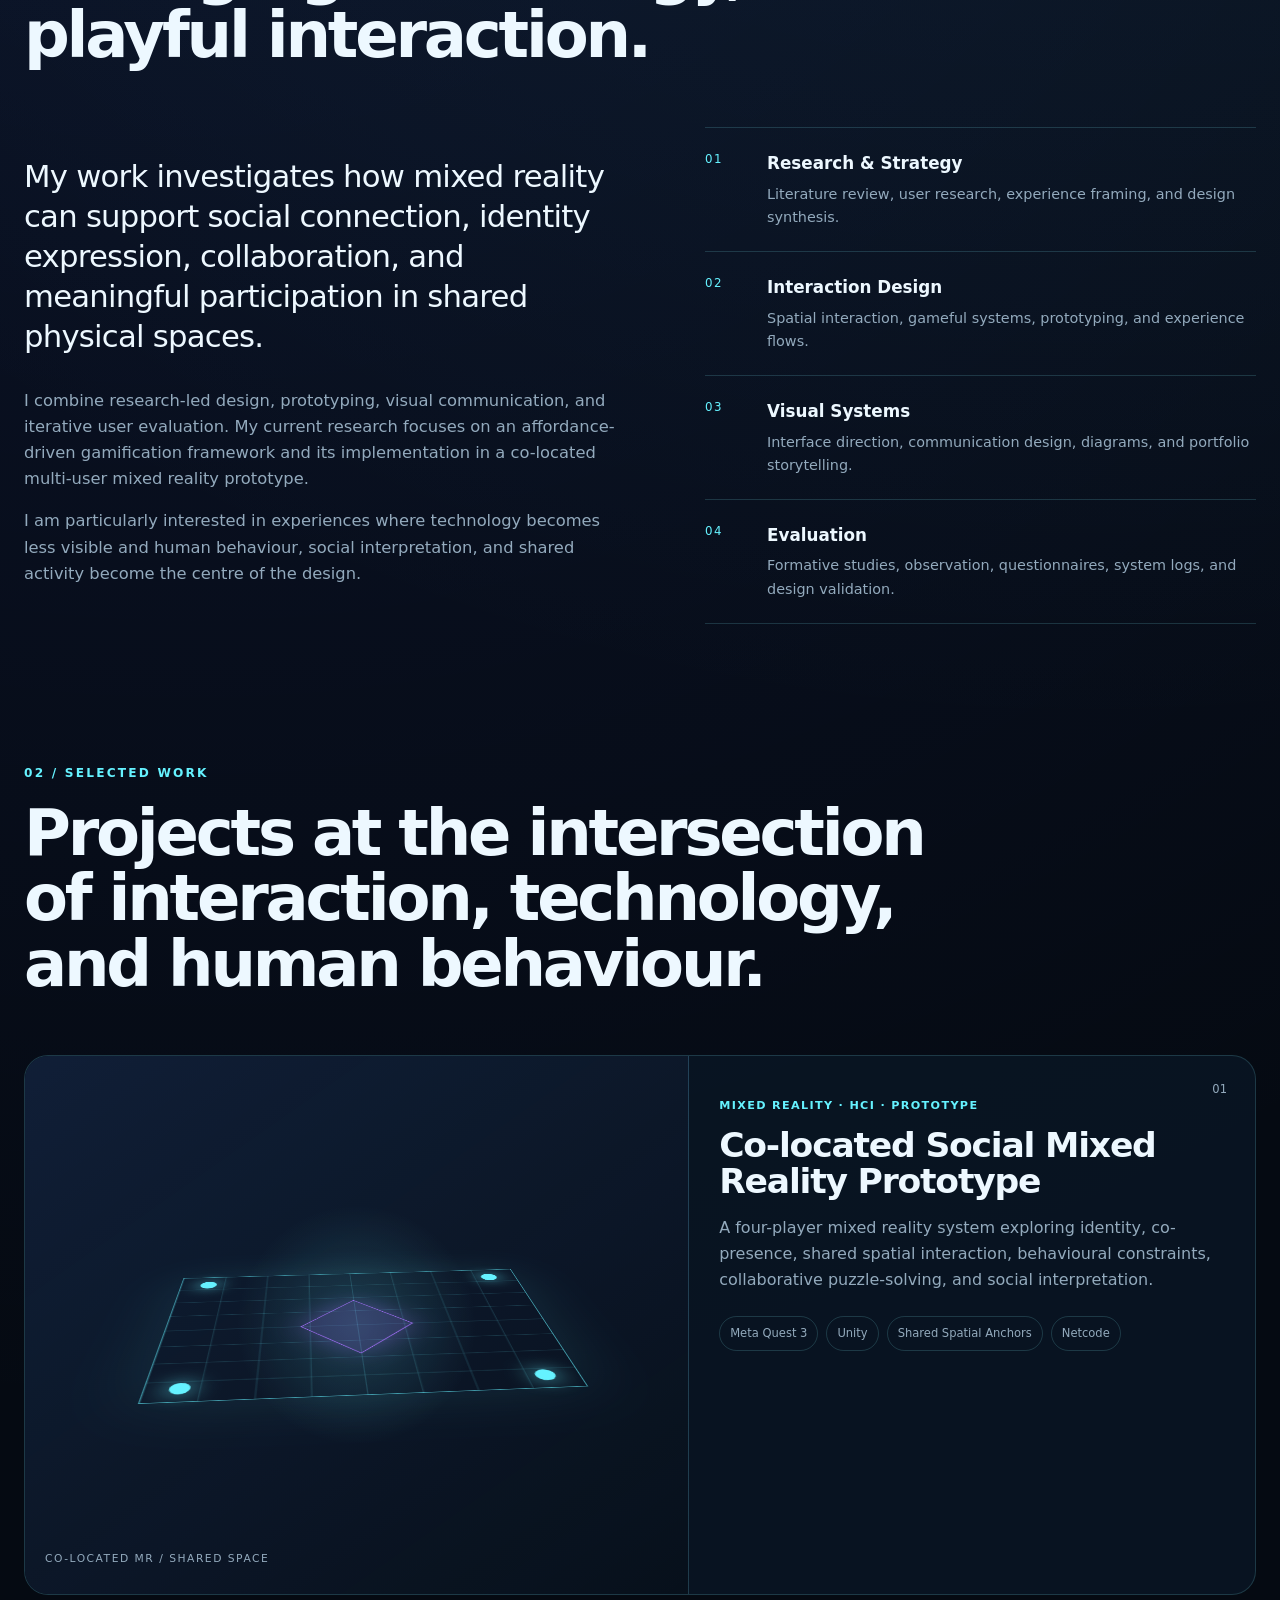
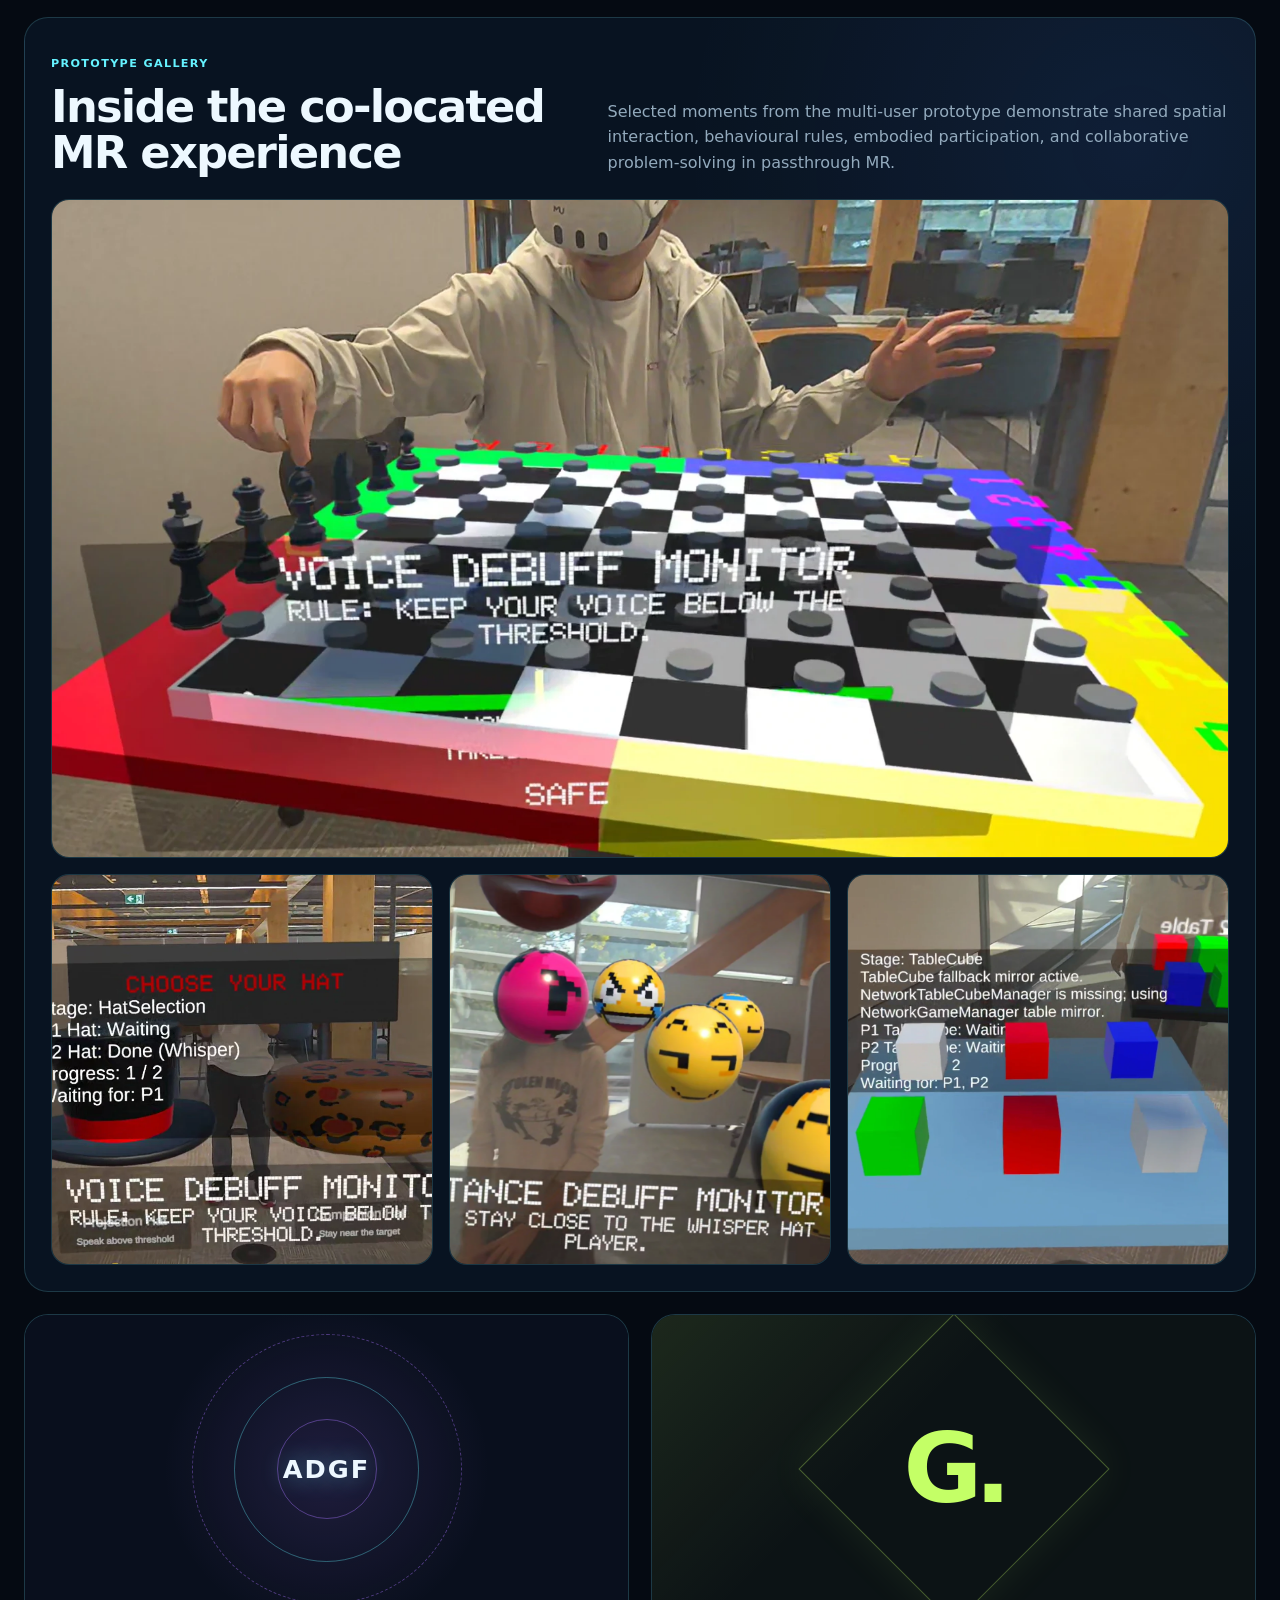
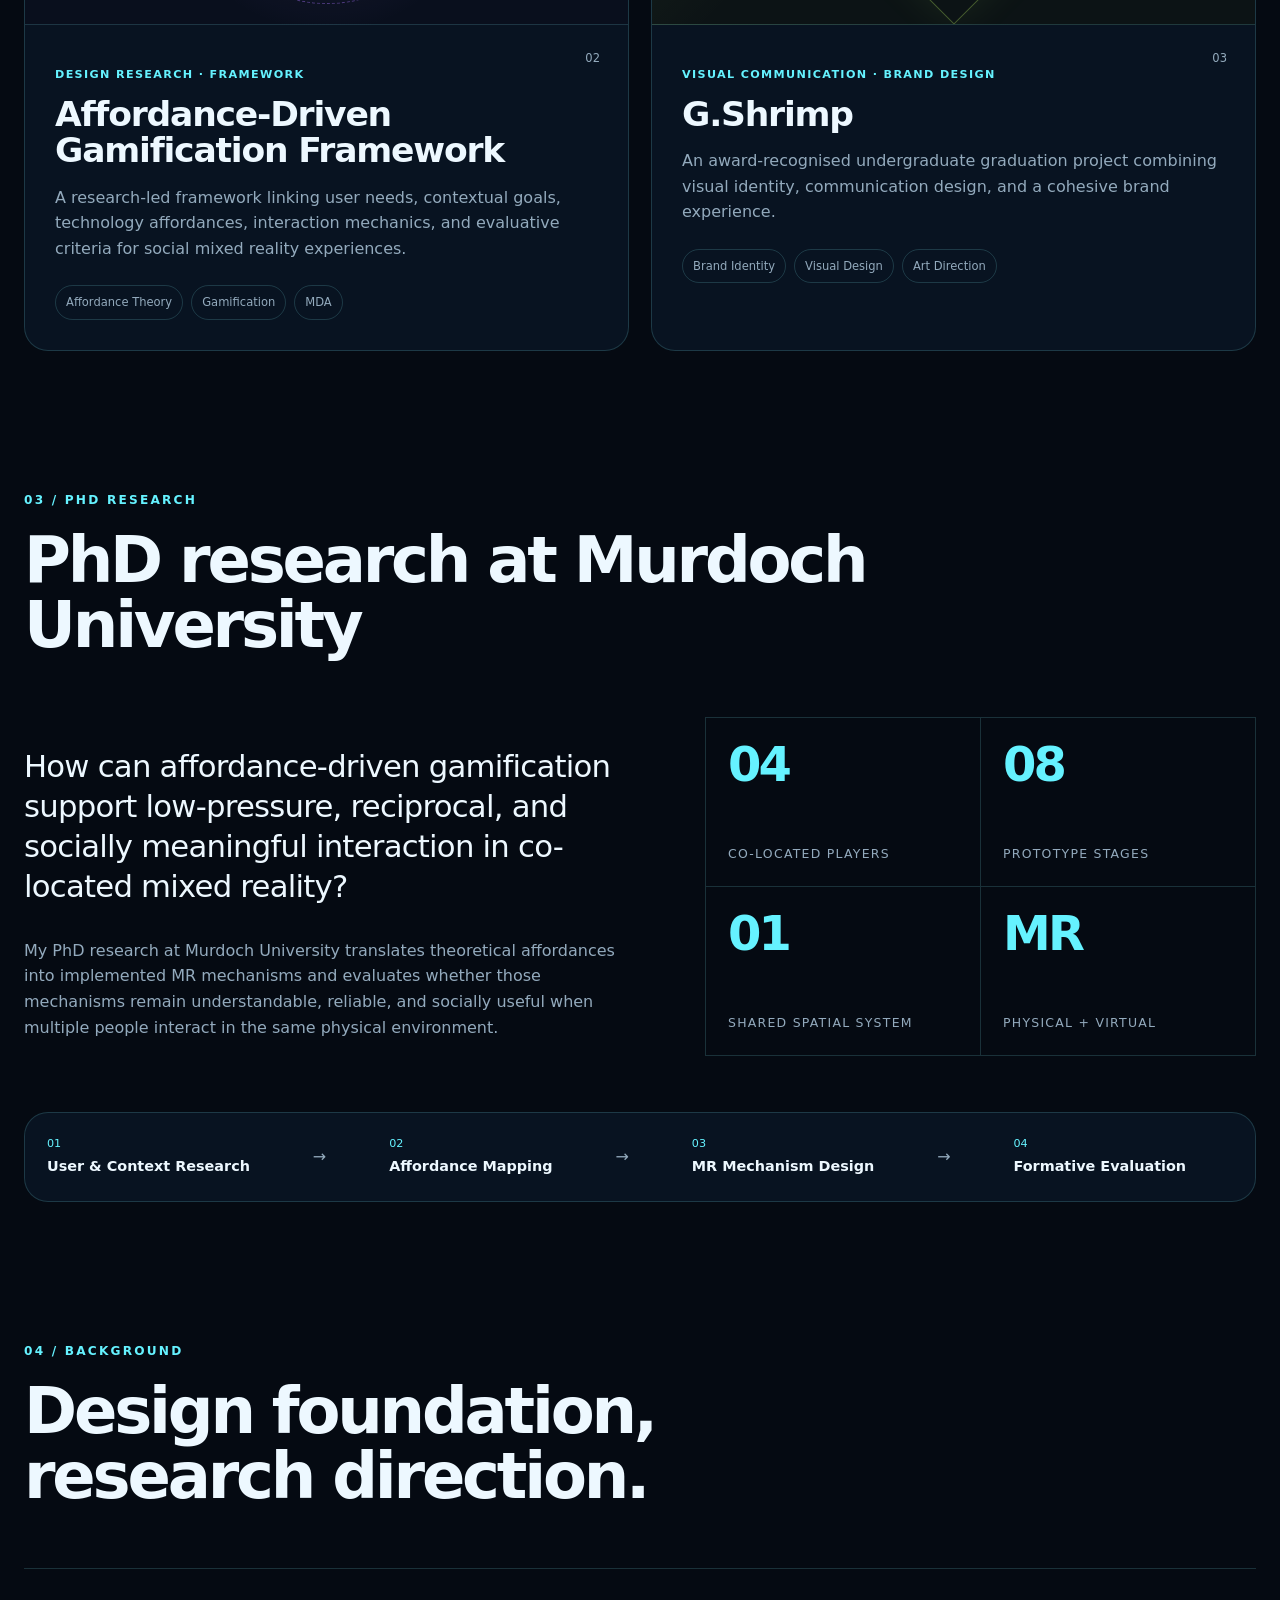
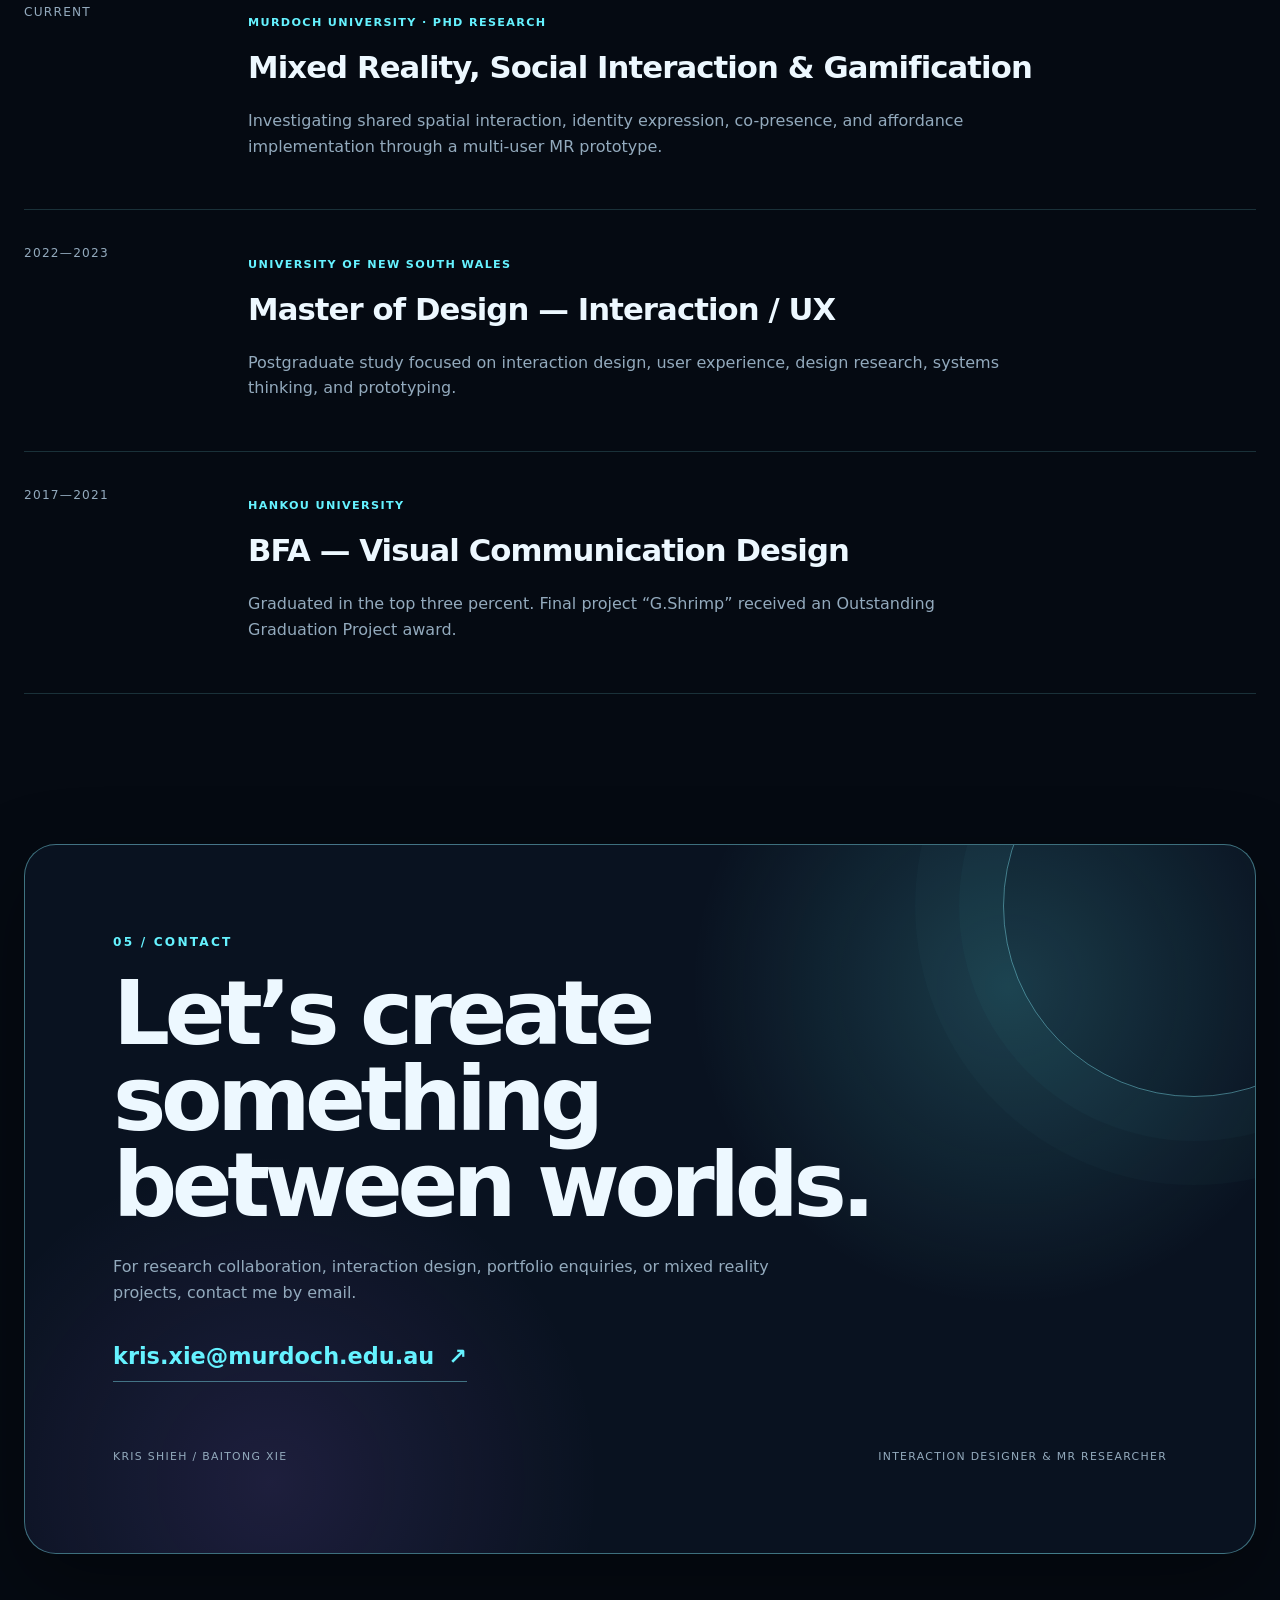
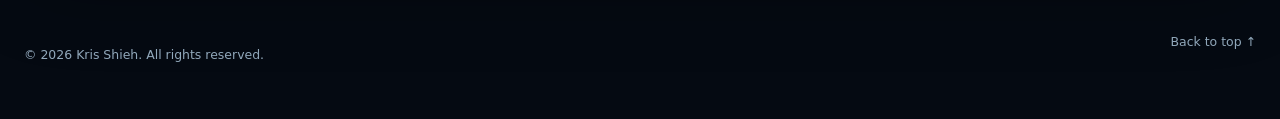
==== commit b8dfe126: "Add files via upload" ====
--- a/index.html
+++ b/index.html
@@ -59,7 +59,7 @@
           across physical and virtual worlds.
         </h1>
         <p class="hero-description">
-          I am Kris Shieh, an interaction designer and mixed reality researcher working across
+          I am Kris Shieh, a PhD researcher at Murdoch University and an interaction designer working across
           social MR, gamification, spatial interaction, and human-computer interaction.
         </p>
 
@@ -78,7 +78,7 @@
           </div>
           <div>
             <span>Based in</span>
-            <strong>Australia</strong>
+            <strong>Murdoch University</strong>
           </div>
           <div>
             <span>Domains</span>
@@ -219,6 +219,81 @@
           </div>
         </article>
 
+        <section class="prototype-gallery reveal" aria-labelledby="prototype-gallery-title">
+          <div class="gallery-heading">
+            <div>
+              <p class="project-type">Prototype Gallery</p>
+              <h3 id="prototype-gallery-title">Inside the co-located MR experience</h3>
+            </div>
+            <p>
+              Selected moments from the multi-user prototype demonstrate shared spatial interaction,
+              behavioural rules, embodied participation, and collaborative problem-solving in passthrough MR.
+            </p>
+          </div>
+
+          <div class="gallery-grid gallery-grid-four">
+            <figure class="gallery-item gallery-item-hero">
+              <img
+                src="assets/prototype-chess-puzzle.webp"
+                alt="Participant interacting with a shared mixed reality chess puzzle"
+                loading="lazy"
+              />
+              <figcaption>
+                <span>01</span>
+                <div>
+                  <strong>Shared Chess Puzzle</strong>
+                  <p>Co-located manipulation, distributed clues, and collaborative spatial deduction.</p>
+                </div>
+              </figcaption>
+            </figure>
+
+            <figure class="gallery-item">
+              <img
+                src="assets/prototype-hat-selection.webp"
+                alt="Mixed reality Hat Selection interface showing four behavioural hats"
+                loading="lazy"
+              />
+              <figcaption>
+                <span>02</span>
+                <div>
+                  <strong>Hat Selection</strong>
+                  <p>Visible identity cues assign voice- and distance-based behavioural conditions.</p>
+                </div>
+              </figcaption>
+            </figure>
+
+            <figure class="gallery-item">
+              <img
+                src="assets/prototype-emotion-bubble.webp"
+                alt="Mixed reality Emotion Bubble stage with floating expressive spheres"
+                loading="lazy"
+              />
+              <figcaption>
+                <span>03</span>
+                <div>
+                  <strong>Emotion Bubble</strong>
+                  <p>Participants express a mood while locating clues distributed through the shared space.</p>
+                </div>
+              </figcaption>
+            </figure>
+
+            <figure class="gallery-item">
+              <img
+                src="assets/prototype-table-cube.webp"
+                alt="Mixed reality Table Cube activity with coloured cubes on a shared table"
+                loading="lazy"
+              />
+              <figcaption>
+                <span>04</span>
+                <div>
+                  <strong>Table Cube</strong>
+                  <p>A synchronised colour-matching task explores procedural clarity and shared feedback.</p>
+                </div>
+              </figcaption>
+            </figure>
+          </div>
+        </section>
+
         <article class="project-card reveal">
           <div class="project-visual visual-framework" aria-hidden="true">
             <div class="framework-ring ring-a"></div>
@@ -267,8 +342,8 @@
 
     <section id="research" class="section-shell content-section research-section">
       <div class="section-heading reveal">
-        <p class="eyebrow">03 / RESEARCH</p>
-        <h2>Current research direction</h2>
+        <p class="eyebrow">03 / PHD RESEARCH</p>
+        <h2>PhD research at Murdoch University</h2>
       </div>
 
       <div class="research-grid">
@@ -278,7 +353,7 @@
             meaningful interaction in co-located mixed reality?
           </p>
           <p>
-            My research translates theoretical affordances into implemented MR mechanisms and
+            My PhD research at Murdoch University translates theoretical affordances into implemented MR mechanisms and
             evaluates whether those mechanisms remain understandable, reliable, and socially useful
             when multiple people interact in the same physical environment.
           </p>
@@ -337,7 +412,7 @@
         <article class="timeline-item reveal">
           <div class="timeline-year">CURRENT</div>
           <div>
-            <p class="timeline-label">Research</p>
+            <p class="timeline-label">Murdoch University · PhD Research</p>
             <h3>Mixed Reality, Social Interaction & Gamification</h3>
             <p>
               Investigating shared spatial interaction, identity expression, co-presence, and
@@ -380,8 +455,8 @@
           For research collaboration, interaction design, portfolio enquiries, or mixed reality projects,
           contact me by email.
         </p>
-        <a class="contact-link" href="mailto:35352611@student.murdoch.edu.au">
-          35352611@student.murdoch.edu.au
+        <a class="contact-link" href="mailto:kris.xie@murdoch.edu.au">
+          kris.xie@murdoch.edu.au
           <span aria-hidden="true">↗</span>
         </a>
 
--- a/styles.css
+++ b/styles.css
@@ -1134,3 +1134,287 @@
     word-break: break-all;
   }
 }
+
+
+/* Enhanced custom cursor */
+@media (pointer: fine) and (prefers-reduced-motion: no-preference) {
+  body,
+  a,
+  button {
+    cursor: none;
+  }
+}
+
+.cursor-dot,
+.cursor-ring {
+  position: fixed;
+  left: 0;
+  top: 0;
+  pointer-events: none;
+  z-index: 9999;
+  opacity: 0;
+  transform: translate(-50%, -50%);
+}
+
+.cursor-dot {
+  width: 7px;
+  height: 7px;
+  border-radius: 50%;
+  background: var(--cyan);
+  box-shadow:
+    0 0 12px rgba(101, 242, 255, 0.95),
+    0 0 28px rgba(101, 242, 255, 0.5);
+}
+
+.cursor-ring {
+  width: 34px;
+  height: 34px;
+  border: 1px solid rgba(101, 242, 255, 0.8);
+  border-radius: 50%;
+  box-shadow:
+    inset 0 0 14px rgba(101, 242, 255, 0.08),
+    0 0 18px rgba(101, 242, 255, 0.15);
+  transition:
+    width 0.18s ease,
+    height 0.18s ease,
+    border-color 0.18s ease,
+    background 0.18s ease,
+    opacity 0.2s ease;
+}
+
+.cursor-ring.is-hovering {
+  width: 54px;
+  height: 54px;
+  border-color: rgba(168, 114, 255, 0.95);
+  background: rgba(168, 114, 255, 0.08);
+}
+
+.cursor-ring.is-clicking {
+  width: 24px;
+  height: 24px;
+  border-color: var(--lime);
+}
+
+.cursor-particle {
+  position: fixed;
+  width: 4px;
+  height: 4px;
+  border-radius: 50%;
+  background: var(--cyan);
+  box-shadow: 0 0 10px rgba(101, 242, 255, 0.8);
+  pointer-events: none;
+  z-index: 9998;
+  animation: cursorParticle 520ms ease-out forwards;
+}
+
+@keyframes cursorParticle {
+  from {
+    opacity: 0.95;
+    transform: translate(-50%, -50%) scale(1);
+  }
+  to {
+    opacity: 0;
+    transform:
+      translate(
+        calc(-50% + var(--particle-x)),
+        calc(-50% + var(--particle-y))
+      )
+      scale(0.2);
+  }
+}
+
+/* Prototype image gallery */
+.prototype-gallery {
+  grid-column: 1 / -1;
+  border: 1px solid var(--line);
+  border-radius: var(--radius);
+  background:
+    radial-gradient(circle at 90% 10%, rgba(83, 136, 255, 0.10), transparent 28%),
+    var(--panel);
+  padding: 26px;
+  overflow: hidden;
+}
+
+.gallery-heading {
+  display: grid;
+  grid-template-columns: 0.9fr 1.1fr;
+  gap: 48px;
+  align-items: end;
+  margin-bottom: 24px;
+}
+
+.gallery-heading h3 {
+  margin: 8px 0 0;
+  font-size: clamp(1.8rem, 3.5vw, 3.4rem);
+  line-height: 1.02;
+  letter-spacing: -0.04em;
+}
+
+.gallery-heading > p {
+  margin: 0;
+  color: var(--muted);
+  max-width: 650px;
+  justify-self: end;
+}
+
+.gallery-grid {
+  display: grid;
+  grid-template-columns: 1.25fr 0.75fr;
+  gap: 16px;
+}
+
+.gallery-item {
+  margin: 0;
+  border: 1px solid var(--line);
+  border-radius: 18px;
+  overflow: hidden;
+  background: #07111e;
+  transition:
+    transform 0.3s ease,
+    border-color 0.3s ease,
+    box-shadow 0.3s ease;
+}
+
+.gallery-item:hover {
+  transform: translateY(-5px);
+  border-color: var(--line-strong);
+  box-shadow: 0 20px 45px rgba(0, 0, 0, 0.22);
+}
+
+.gallery-item-wide {
+  grid-row: span 2;
+}
+
+.gallery-item img {
+  width: 100%;
+  height: 100%;
+  min-height: 240px;
+  display: block;
+  object-fit: cover;
+  aspect-ratio: 16 / 10;
+  transition: transform 0.45s ease;
+}
+
+.gallery-item-wide img {
+  min-height: 520px;
+  aspect-ratio: auto;
+}
+
+.gallery-item:hover img {
+  transform: scale(1.025);
+}
+
+.gallery-item figcaption {
+  display: grid;
+  grid-template-columns: 36px 1fr;
+  gap: 12px;
+  padding: 16px 18px 18px;
+  border-top: 1px solid var(--line);
+  background: rgba(5, 10, 18, 0.88);
+}
+
+.gallery-item figcaption > span {
+  color: var(--cyan);
+  font-size: 0.7rem;
+  letter-spacing: 0.12em;
+}
+
+.gallery-item figcaption strong {
+  font-size: 0.92rem;
+}
+
+.gallery-item figcaption p {
+  margin: 3px 0 0;
+  color: var(--muted);
+  font-size: 0.78rem;
+}
+
+@media (max-width: 900px) {
+  .gallery-heading,
+  .gallery-grid {
+    grid-template-columns: 1fr;
+  }
+
+  .gallery-heading > p {
+    justify-self: start;
+  }
+
+  .gallery-item-wide {
+    grid-row: auto;
+  }
+
+  .gallery-item-wide img {
+    min-height: 360px;
+    aspect-ratio: 16 / 10;
+  }
+}
+
+@media (max-width: 560px) {
+  .prototype-gallery {
+    padding: 16px;
+  }
+
+  .gallery-item img,
+  .gallery-item-wide img {
+    min-height: 250px;
+  }
+}
+
+
+/* Four-image prototype gallery layout */
+.gallery-grid-four {
+  grid-template-columns: repeat(3, minmax(0, 1fr));
+  align-items: stretch;
+}
+
+.gallery-grid-four .gallery-item-hero {
+  grid-column: 1 / -1;
+}
+
+.gallery-grid-four .gallery-item-hero img {
+  aspect-ratio: 16 / 7.8;
+  min-height: 420px;
+  object-position: center 45%;
+}
+
+.gallery-grid-four .gallery-item:not(.gallery-item-hero) img {
+  aspect-ratio: 4 / 3;
+  min-height: 260px;
+}
+
+@media (max-width: 900px) {
+  .gallery-grid-four {
+    grid-template-columns: 1fr 1fr;
+  }
+
+  .gallery-grid-four .gallery-item-hero {
+    grid-column: 1 / -1;
+  }
+
+  .gallery-grid-four .gallery-item-hero img {
+    min-height: 330px;
+    aspect-ratio: 16 / 10;
+  }
+
+  .gallery-grid-four .gallery-item:last-child {
+    grid-column: 1 / -1;
+  }
+}
+
+@media (max-width: 620px) {
+  .gallery-grid-four {
+    grid-template-columns: 1fr;
+  }
+
+  .gallery-grid-four .gallery-item,
+  .gallery-grid-four .gallery-item-hero,
+  .gallery-grid-four .gallery-item:last-child {
+    grid-column: auto;
+  }
+
+  .gallery-grid-four .gallery-item-hero img,
+  .gallery-grid-four .gallery-item:not(.gallery-item-hero) img {
+    min-height: 250px;
+    aspect-ratio: 4 / 3;
+  }
+}
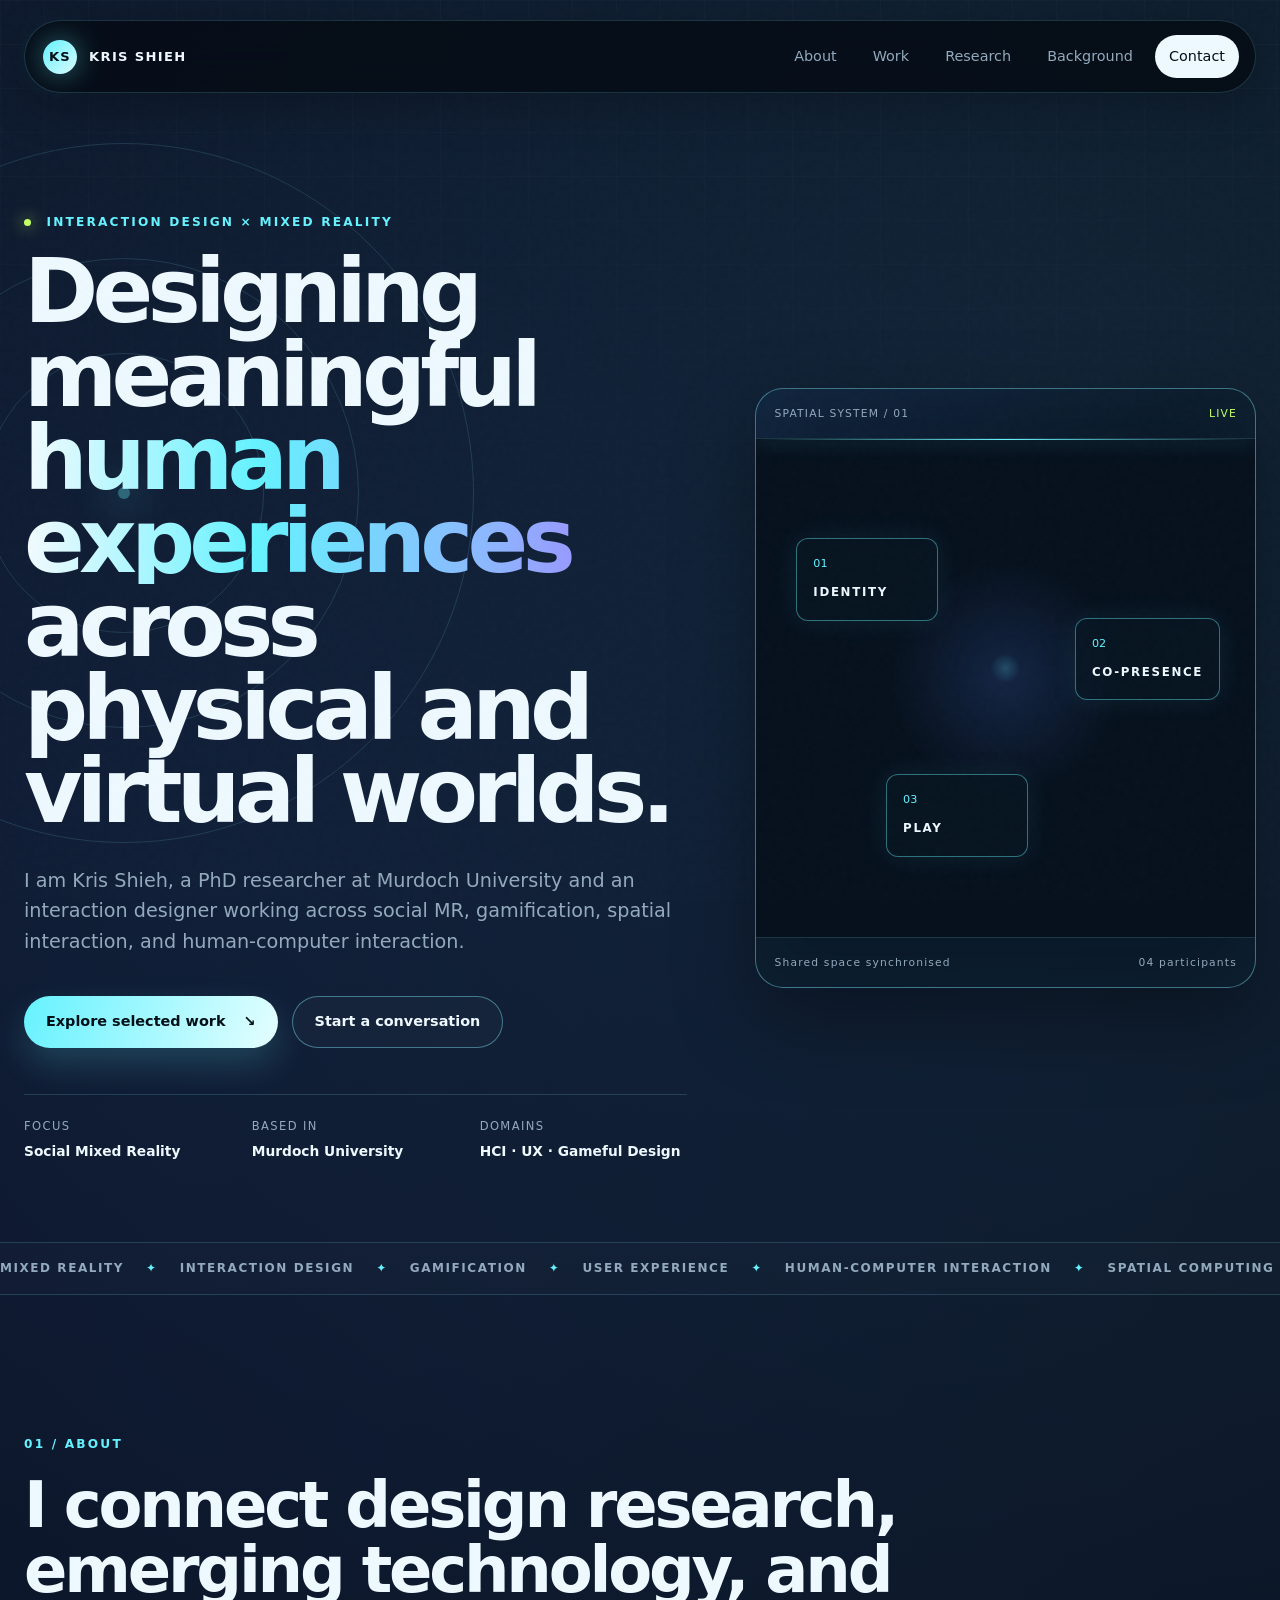
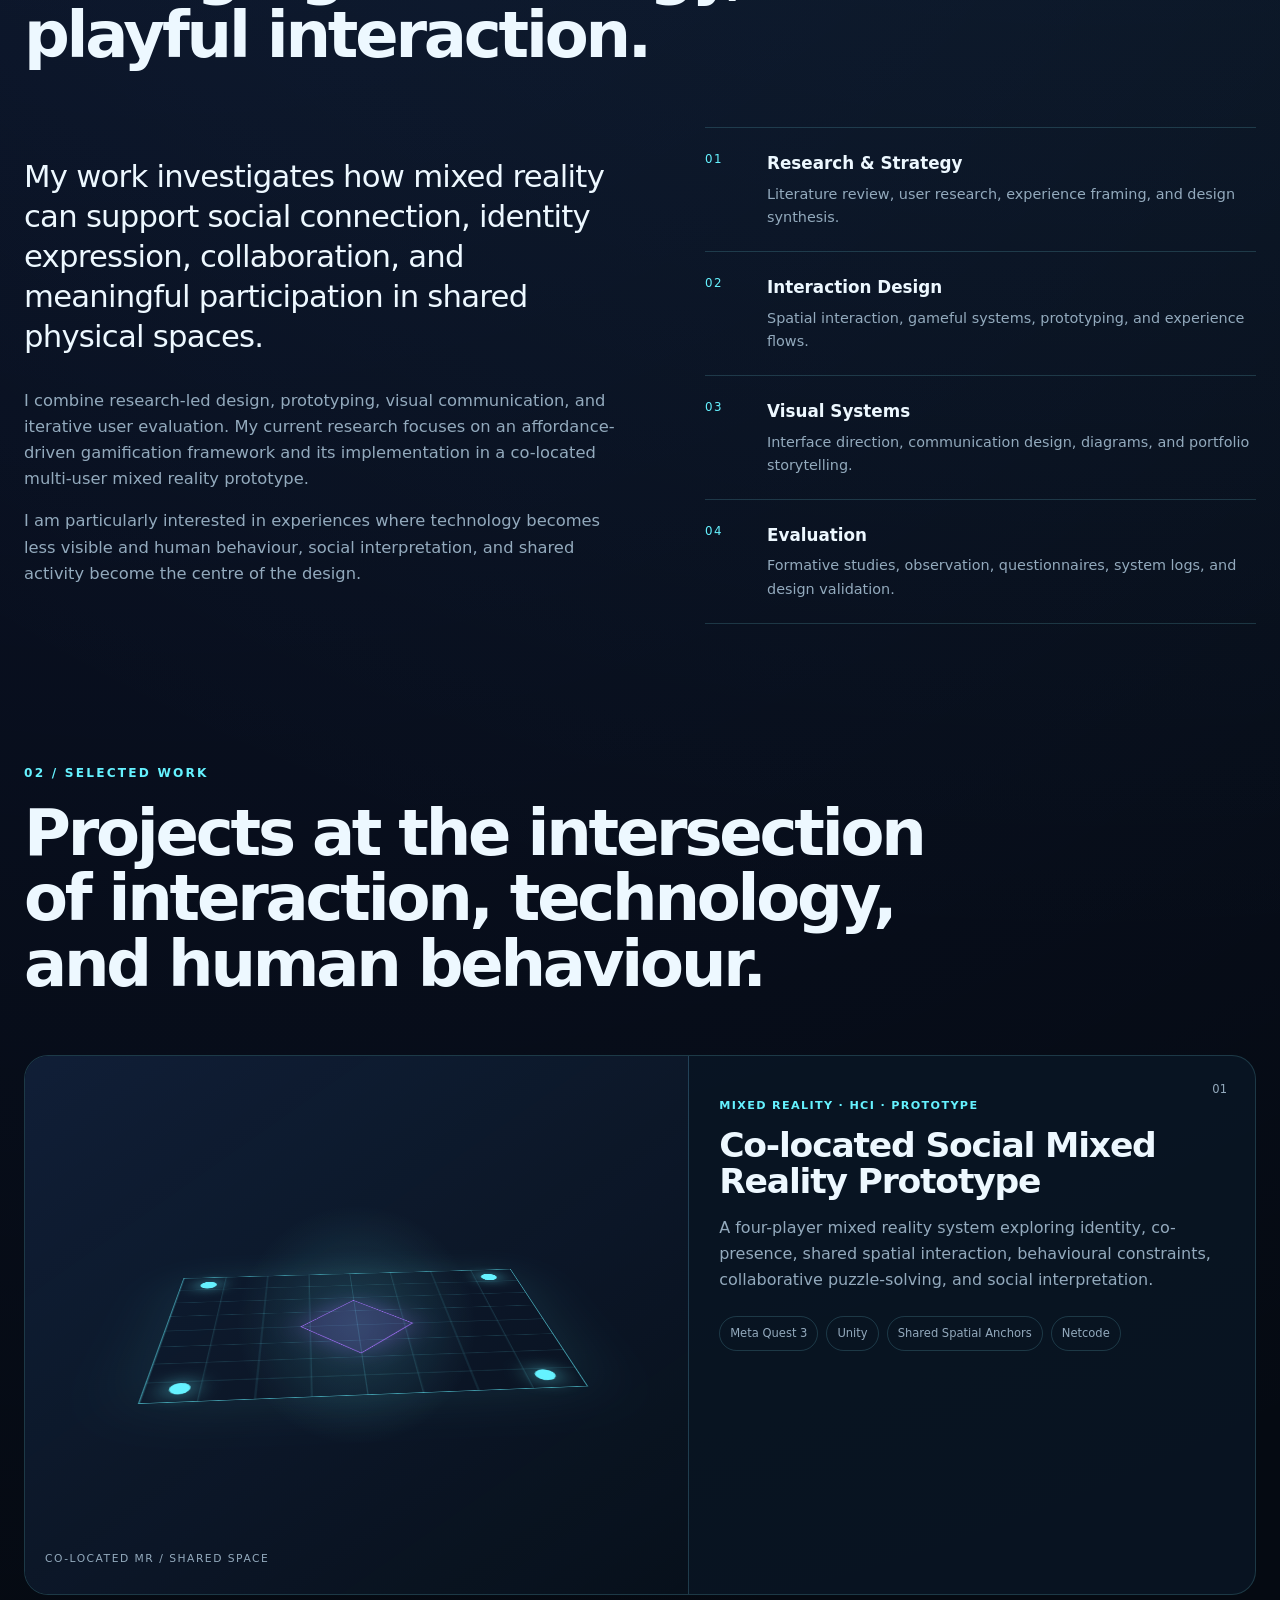
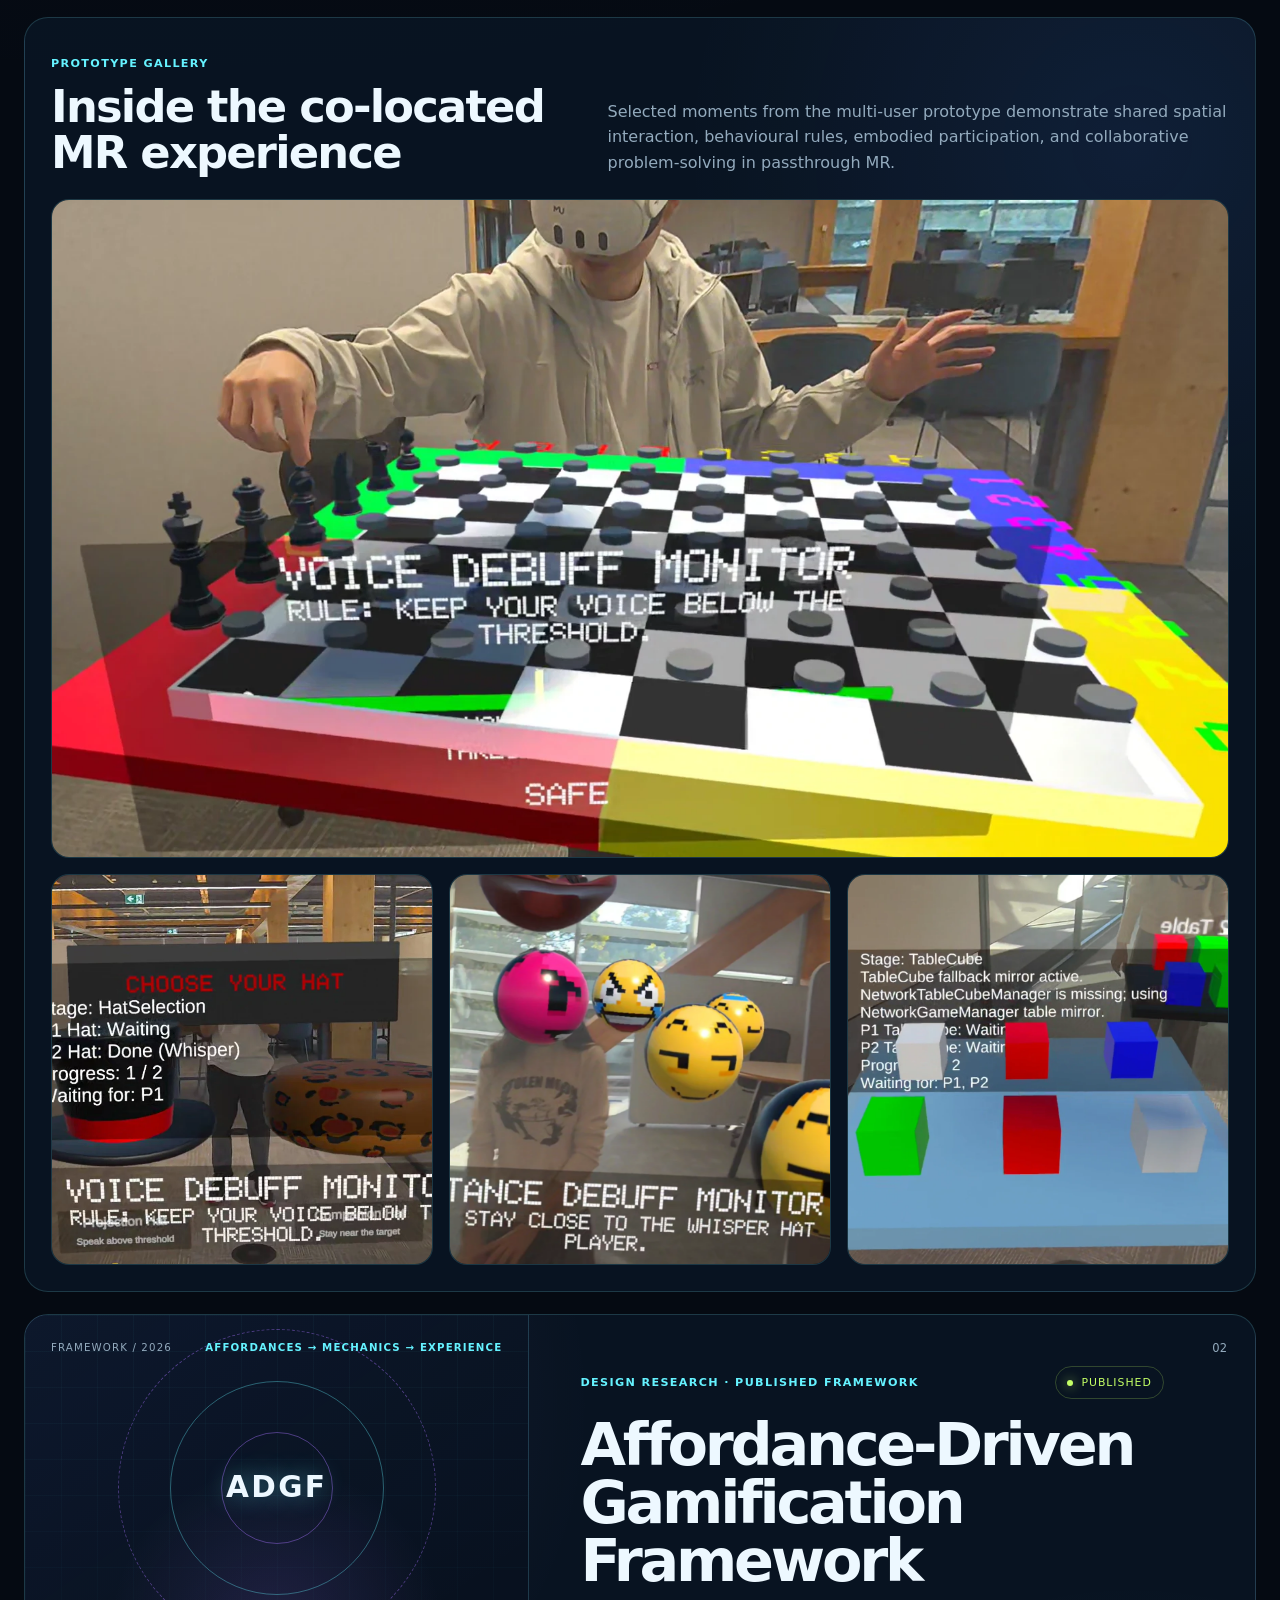
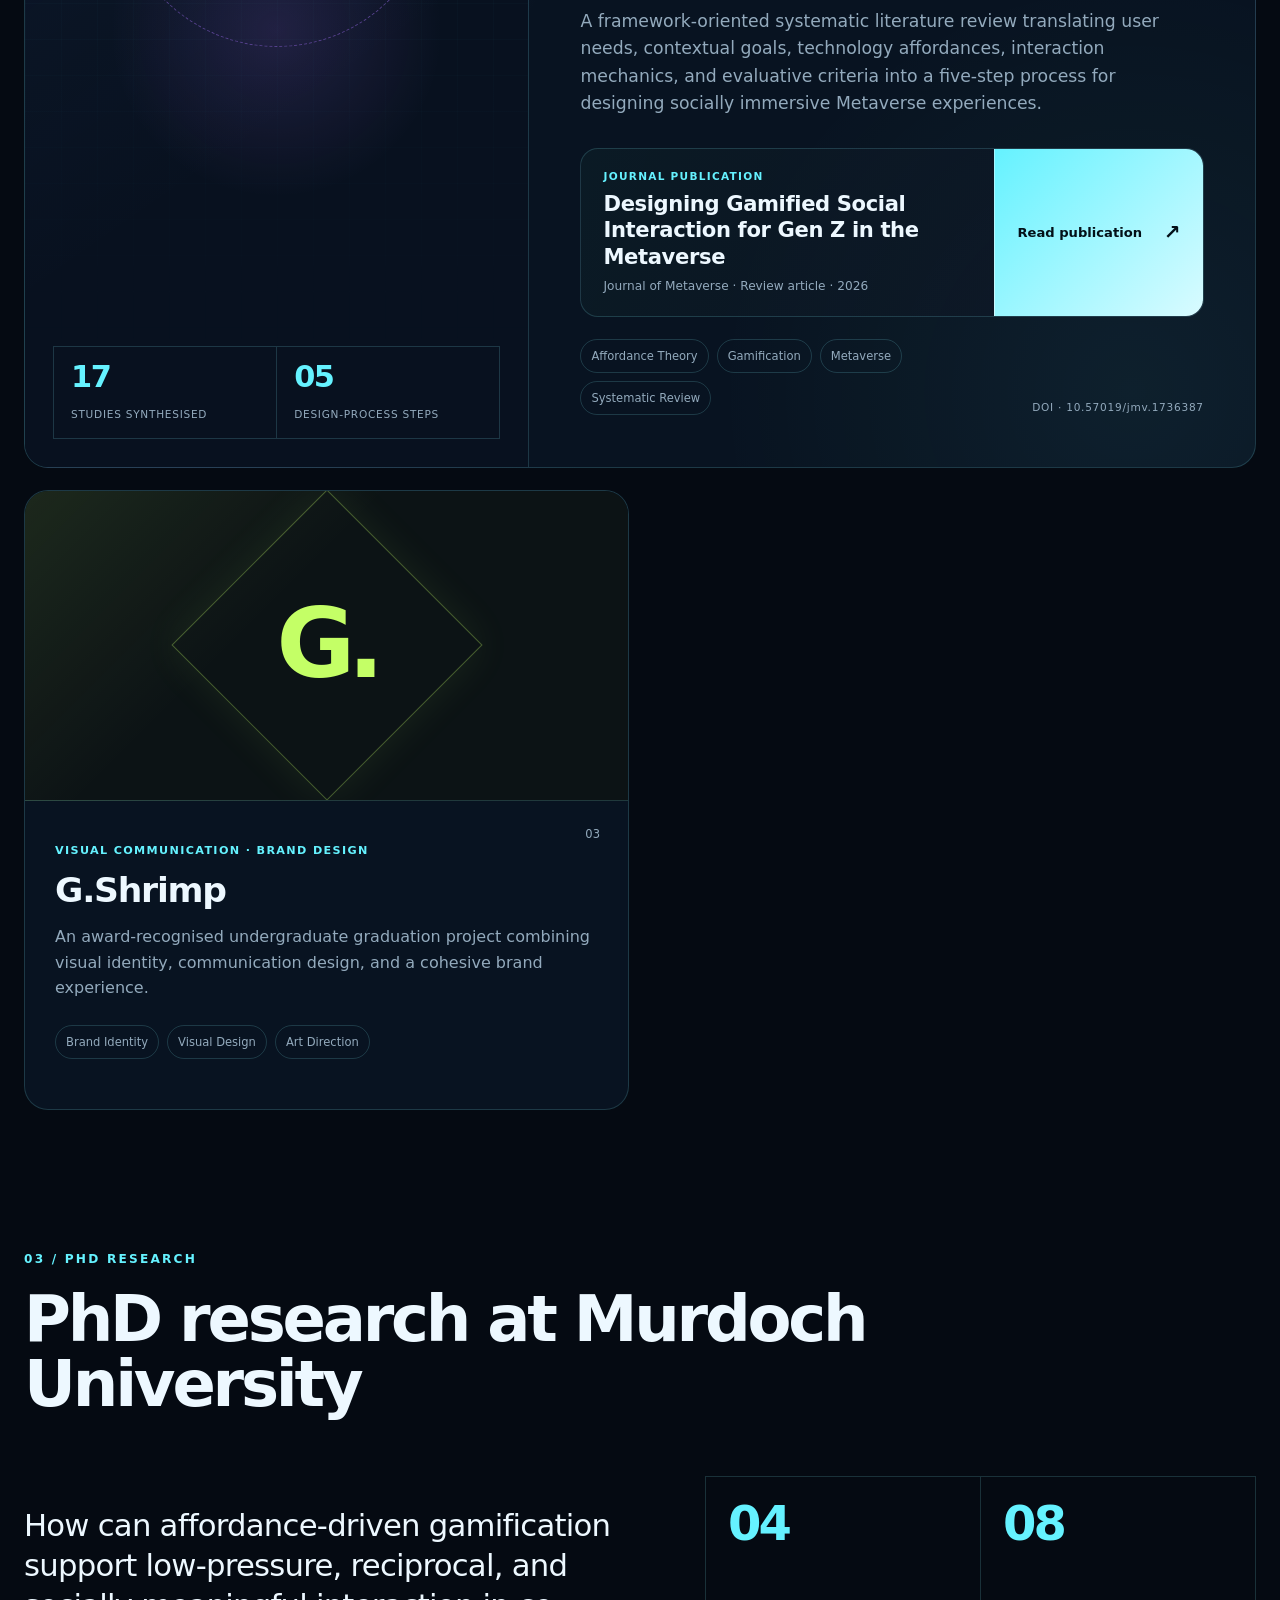
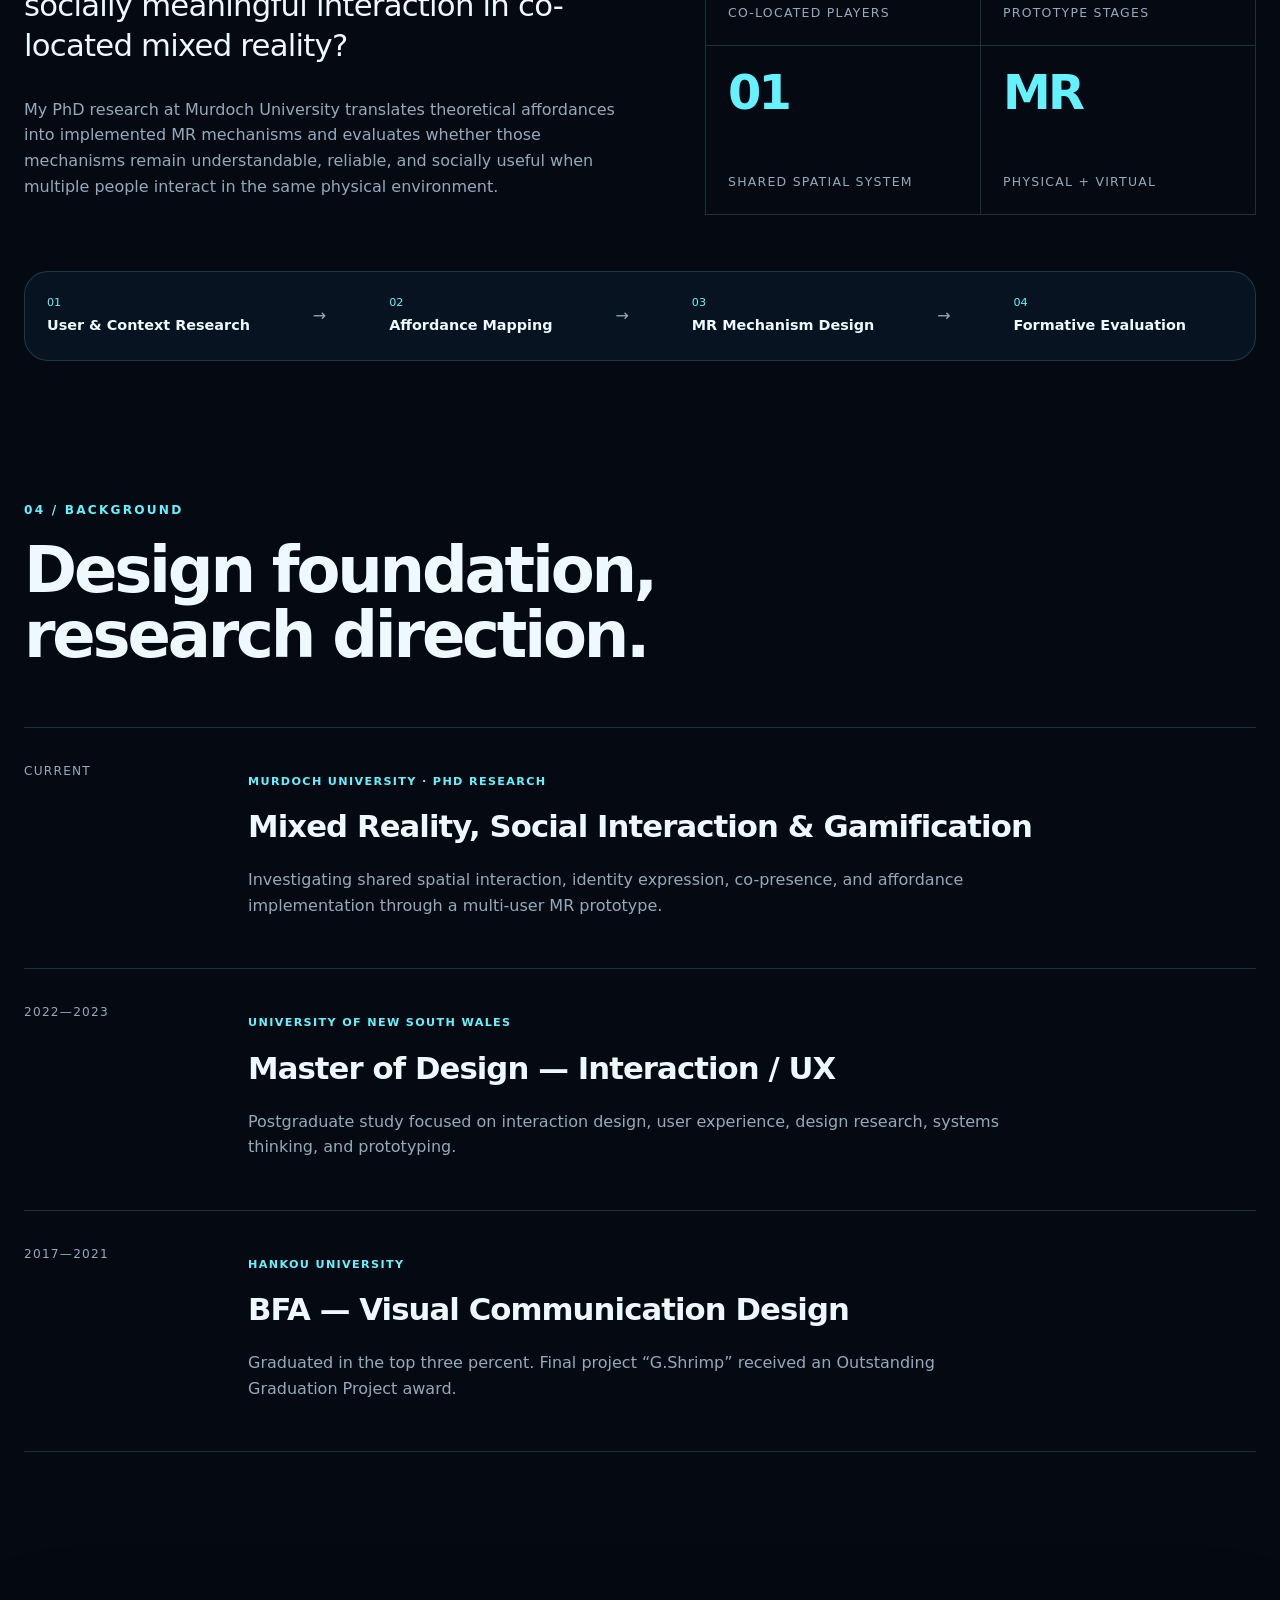
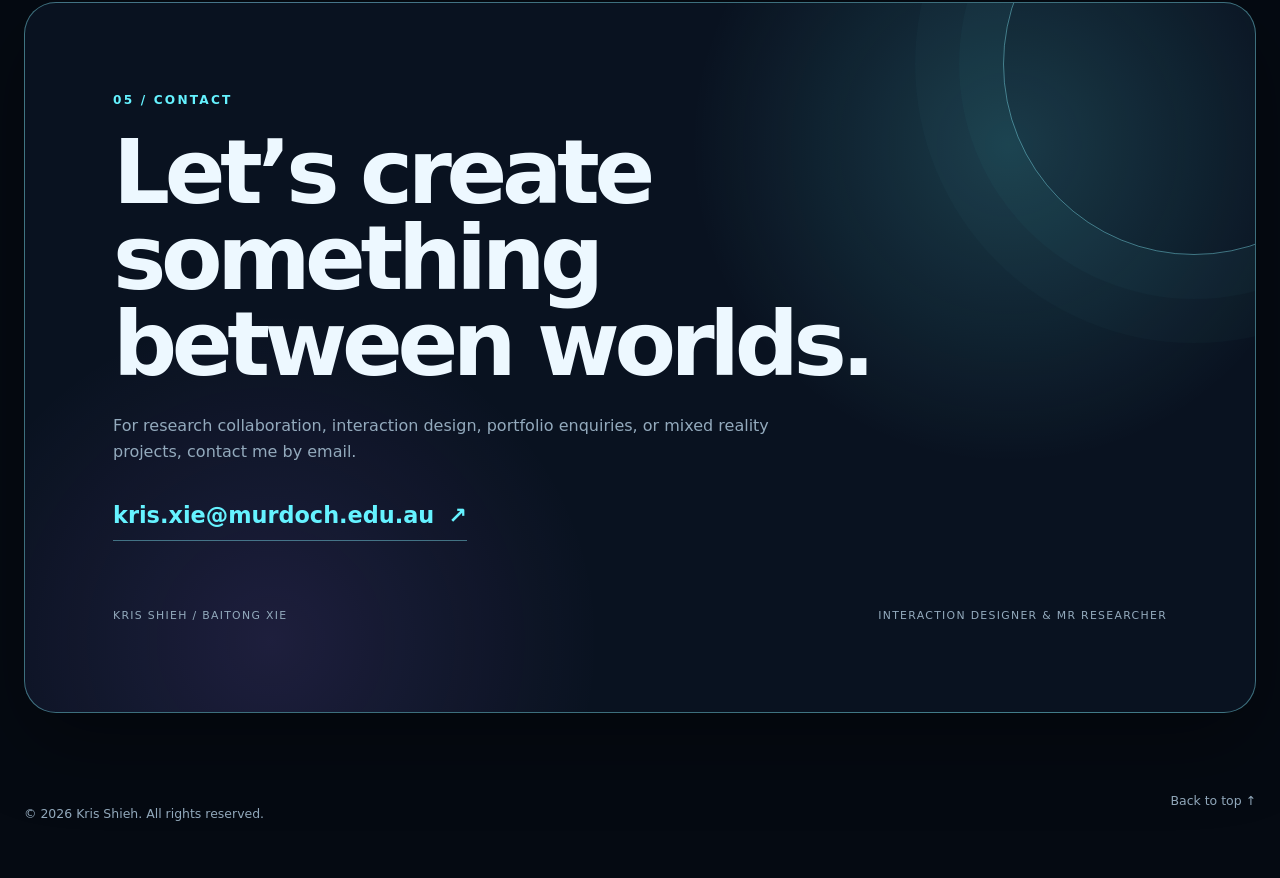
==== commit f85c2092: "Add files via upload" ====
--- a/index.html
+++ b/index.html
@@ -294,26 +294,80 @@
           </div>
         </section>
 
-        <article class="project-card reveal">
-          <div class="project-visual visual-framework" aria-hidden="true">
-            <div class="framework-ring ring-a"></div>
-            <div class="framework-ring ring-b"></div>
-            <div class="framework-ring ring-c"></div>
-            <div class="framework-label">ADGF</div>
-          </div>
-          <div class="project-content">
+        <article class="project-card framework-project reveal">
+          <div class="framework-visual" aria-hidden="true">
+            <div class="framework-orbit-system">
+              <div class="framework-ring ring-a"></div>
+              <div class="framework-ring ring-b"></div>
+              <div class="framework-ring ring-c"></div>
+              <div class="framework-label">ADGF</div>
+            </div>
+
+            <div class="framework-visual-meta">
+              <span>Framework / 2026</span>
+              <strong>Affordances → Mechanics → Experience</strong>
+            </div>
+
+            <div class="framework-data">
+              <div>
+                <strong>17</strong>
+                <span>studies synthesised</span>
+              </div>
+              <div>
+                <strong>05</strong>
+                <span>design-process steps</span>
+              </div>
+            </div>
+          </div>
+
+          <div class="framework-content">
+            <div class="framework-topline">
+              <p class="project-type">Design Research · Published Framework</p>
+              <span class="publication-status">
+                <i aria-hidden="true"></i>
+                Published
+              </span>
+            </div>
+
             <div class="project-number">02</div>
-            <p class="project-type">Design Research · Framework</p>
+
             <h3>Affordance-Driven Gamification Framework</h3>
-            <p>
-              A research-led framework linking user needs, contextual goals, technology affordances,
-              interaction mechanics, and evaluative criteria for social mixed reality experiences.
-            </p>
-            <ul class="tag-list">
-              <li>Affordance Theory</li>
-              <li>Gamification</li>
-              <li>MDA</li>
-            </ul>
+
+            <p class="framework-summary">
+              A framework-oriented systematic literature review translating user needs,
+              contextual goals, technology affordances, interaction mechanics, and evaluative
+              criteria into a five-step process for designing socially immersive Metaverse experiences.
+            </p>
+
+            <div class="publication-panel">
+              <div class="publication-copy">
+                <p class="publication-kicker">Journal publication</p>
+                <h4>Designing Gamified Social Interaction for Gen Z in the Metaverse</h4>
+                <p>Journal of Metaverse · Review article · 2026</p>
+              </div>
+
+              <a
+                class="publication-link"
+                href="https://dergipark.org.tr/en/pub/jmv/article/1736387"
+                target="_blank"
+                rel="noopener noreferrer"
+                aria-label="Read the ADGF publication in Journal of Metaverse"
+              >
+                <span>Read publication</span>
+                <strong aria-hidden="true">↗</strong>
+              </a>
+            </div>
+
+            <div class="framework-footer">
+              <ul class="tag-list">
+                <li>Affordance Theory</li>
+                <li>Gamification</li>
+                <li>Metaverse</li>
+                <li>Systematic Review</li>
+              </ul>
+
+              <span class="publication-doi">DOI · 10.57019/jmv.1736387</span>
+            </div>
           </div>
         </article>
 
--- a/styles.css
+++ b/styles.css
@@ -1418,3 +1418,360 @@
     aspect-ratio: 4 / 3;
   }
 }
+
+
+/* ADGF published-research card */
+.project-grid > .prototype-gallery {
+  grid-column: 1 / -1 !important;
+}
+
+.framework-project {
+  grid-column: 1 / -1;
+  min-height: 520px;
+  display: grid;
+  grid-template-columns: minmax(360px, 0.82fr) minmax(0, 1.18fr);
+  align-items: stretch;
+  background:
+    radial-gradient(circle at 12% 12%, rgba(168, 114, 255, 0.12), transparent 33%),
+    radial-gradient(circle at 90% 90%, rgba(101, 242, 255, 0.06), transparent 32%),
+    var(--panel);
+}
+
+.framework-visual {
+  min-width: 0;
+  position: relative;
+  overflow: hidden;
+  border-right: 1px solid var(--line);
+  background:
+    radial-gradient(circle at 50% 42%, rgba(168, 114, 255, 0.15), transparent 33%),
+    linear-gradient(145deg, rgba(83, 136, 255, 0.06), transparent 54%),
+    #08111f;
+  display: flex;
+  flex-direction: column;
+  justify-content: space-between;
+  padding: 28px;
+}
+
+.framework-visual::before {
+  content: "";
+  position: absolute;
+  inset: 0;
+  background-image:
+    linear-gradient(rgba(101, 242, 255, 0.035) 1px, transparent 1px),
+    linear-gradient(90deg, rgba(101, 242, 255, 0.035) 1px, transparent 1px);
+  background-size: 36px 36px;
+  mask-image: linear-gradient(to bottom, black, transparent 88%);
+  pointer-events: none;
+}
+
+.framework-orbit-system {
+  min-height: 290px;
+  position: relative;
+  display: grid;
+  place-items: center;
+}
+
+.framework-orbit-system .framework-ring {
+  position: absolute;
+}
+
+.framework-orbit-system .ring-a {
+  width: 112px;
+  height: 112px;
+}
+
+.framework-orbit-system .ring-b {
+  width: 214px;
+  height: 214px;
+}
+
+.framework-orbit-system .ring-c {
+  width: 318px;
+  height: 318px;
+}
+
+.framework-orbit-system .framework-label {
+  position: relative;
+  z-index: 2;
+  font-size: 1.85rem;
+}
+
+.framework-visual-meta {
+  position: absolute;
+  top: 24px;
+  left: 26px;
+  right: 26px;
+  z-index: 2;
+  display: flex;
+  justify-content: space-between;
+  gap: 20px;
+  color: var(--muted);
+  font-size: 0.64rem;
+  letter-spacing: 0.11em;
+  text-transform: uppercase;
+}
+
+.framework-visual-meta strong {
+  color: var(--cyan);
+  font-size: inherit;
+}
+
+.framework-data {
+  position: relative;
+  z-index: 2;
+  display: grid;
+  grid-template-columns: 1fr 1fr;
+  border-top: 1px solid var(--line);
+  border-left: 1px solid var(--line);
+}
+
+.framework-data > div {
+  min-height: 92px;
+  padding: 15px 17px;
+  border-right: 1px solid var(--line);
+  border-bottom: 1px solid var(--line);
+  display: flex;
+  flex-direction: column;
+  justify-content: space-between;
+}
+
+.framework-data strong {
+  color: var(--cyan);
+  font-size: 1.9rem;
+  line-height: 1;
+  letter-spacing: -0.05em;
+}
+
+.framework-data span {
+  color: var(--muted);
+  font-size: 0.66rem;
+  letter-spacing: 0.07em;
+  text-transform: uppercase;
+}
+
+.framework-content {
+  min-width: 0;
+  position: relative;
+  padding: clamp(32px, 4vw, 58px);
+  display: flex;
+  flex-direction: column;
+  justify-content: center;
+}
+
+.framework-topline {
+  display: flex;
+  align-items: center;
+  justify-content: space-between;
+  gap: 18px;
+  padding-right: 40px;
+}
+
+.framework-topline .project-type {
+  margin: 0;
+}
+
+.publication-status {
+  display: inline-flex;
+  align-items: center;
+  gap: 8px;
+  color: var(--lime);
+  border: 1px solid rgba(196, 255, 102, 0.22);
+  border-radius: 999px;
+  padding: 7px 11px;
+  font-size: 0.68rem;
+  letter-spacing: 0.09em;
+  text-transform: uppercase;
+  white-space: nowrap;
+}
+
+.publication-status i {
+  width: 6px;
+  height: 6px;
+  border-radius: 50%;
+  background: var(--lime);
+  box-shadow: 0 0 12px rgba(196, 255, 102, 0.8);
+}
+
+.framework-content h3 {
+  max-width: 790px;
+  margin: 17px 0 18px;
+  font-size: clamp(2.5rem, 4.6vw, 5rem);
+  line-height: 0.98;
+  letter-spacing: -0.055em;
+}
+
+.framework-summary {
+  max-width: 790px;
+  margin: 0;
+  color: var(--muted);
+  font-size: clamp(0.98rem, 1.35vw, 1.16rem);
+}
+
+.publication-panel {
+  margin-top: 30px;
+  border: 1px solid var(--line);
+  border-radius: 18px;
+  background:
+    linear-gradient(110deg, rgba(101, 242, 255, 0.055), rgba(168, 114, 255, 0.035)),
+    rgba(5, 10, 18, 0.48);
+  display: grid;
+  grid-template-columns: minmax(0, 1fr) auto;
+  align-items: center;
+  overflow: hidden;
+}
+
+.publication-copy {
+  min-width: 0;
+  padding: 19px 22px;
+}
+
+.publication-kicker {
+  margin: 0 0 6px;
+  color: var(--cyan);
+  font-size: 0.66rem;
+  font-weight: 800;
+  letter-spacing: 0.12em;
+  text-transform: uppercase;
+}
+
+.publication-copy h4 {
+  max-width: 620px;
+  margin: 0;
+  font-size: clamp(1rem, 1.65vw, 1.32rem);
+  line-height: 1.25;
+  letter-spacing: -0.018em;
+}
+
+.publication-copy > p:last-child {
+  margin: 7px 0 0;
+  color: var(--muted);
+  font-size: 0.76rem;
+}
+
+.publication-link {
+  align-self: stretch;
+  min-width: 180px;
+  padding: 20px 22px;
+  border-left: 1px solid var(--line);
+  display: flex;
+  align-items: center;
+  justify-content: space-between;
+  gap: 22px;
+  color: #031018;
+  background: linear-gradient(135deg, var(--cyan), #d9fbff);
+  text-decoration: none;
+  font-weight: 850;
+  font-size: 0.82rem;
+  transition:
+    filter 0.22s ease,
+    padding-right 0.22s ease;
+}
+
+.publication-link strong {
+  font-size: 1.25rem;
+  transition: transform 0.22s ease;
+}
+
+.publication-link:hover {
+  filter: brightness(1.07);
+  padding-right: 18px;
+}
+
+.publication-link:hover strong {
+  transform: translate(3px, -3px);
+}
+
+.framework-footer {
+  margin-top: 22px;
+  display: flex;
+  align-items: flex-end;
+  justify-content: space-between;
+  gap: 18px;
+}
+
+.framework-footer .tag-list {
+  margin-top: 0;
+}
+
+.publication-doi {
+  color: var(--muted);
+  font-size: 0.66rem;
+  letter-spacing: 0.07em;
+  white-space: nowrap;
+}
+
+@media (max-width: 980px) {
+  .framework-project {
+    grid-template-columns: 1fr;
+  }
+
+  .framework-visual {
+    min-height: 430px;
+    border-right: 0;
+    border-bottom: 1px solid var(--line);
+  }
+
+  .framework-orbit-system {
+    min-height: 300px;
+  }
+}
+
+@media (max-width: 700px) {
+  .framework-visual {
+    min-height: 380px;
+    padding: 20px;
+  }
+
+  .framework-visual-meta {
+    left: 20px;
+    right: 20px;
+  }
+
+  .framework-visual-meta strong {
+    display: none;
+  }
+
+  .framework-orbit-system .ring-c {
+    width: 265px;
+    height: 265px;
+  }
+
+  .framework-orbit-system .ring-b {
+    width: 178px;
+    height: 178px;
+  }
+
+  .framework-orbit-system .ring-a {
+    width: 98px;
+    height: 98px;
+  }
+
+  .framework-content {
+    padding: 28px 22px;
+  }
+
+  .framework-topline {
+    align-items: flex-start;
+    flex-direction: column;
+    padding-right: 0;
+  }
+
+  .publication-panel {
+    grid-template-columns: 1fr;
+  }
+
+  .publication-link {
+    min-height: 62px;
+    border-left: 0;
+    border-top: 1px solid var(--line);
+  }
+
+  .framework-footer {
+    align-items: flex-start;
+    flex-direction: column;
+  }
+
+  .publication-doi {
+    white-space: normal;
+  }
+}
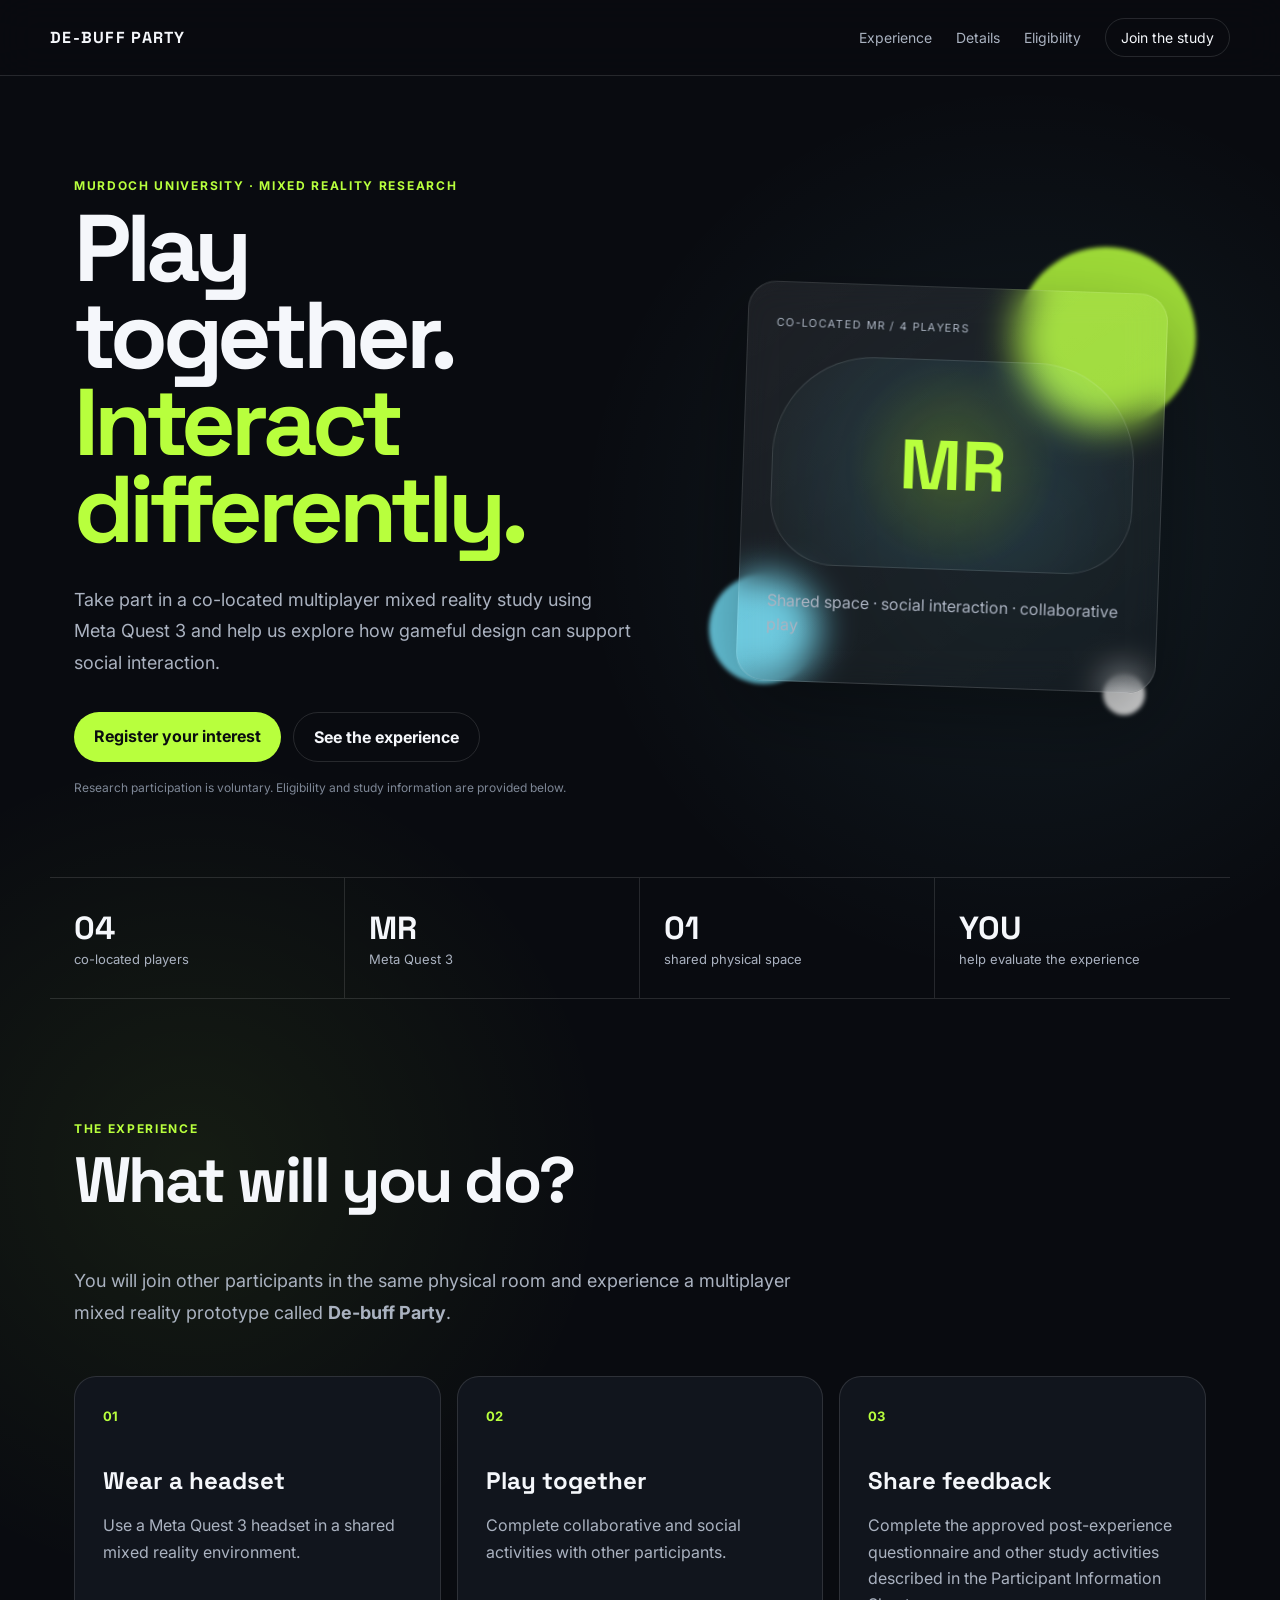
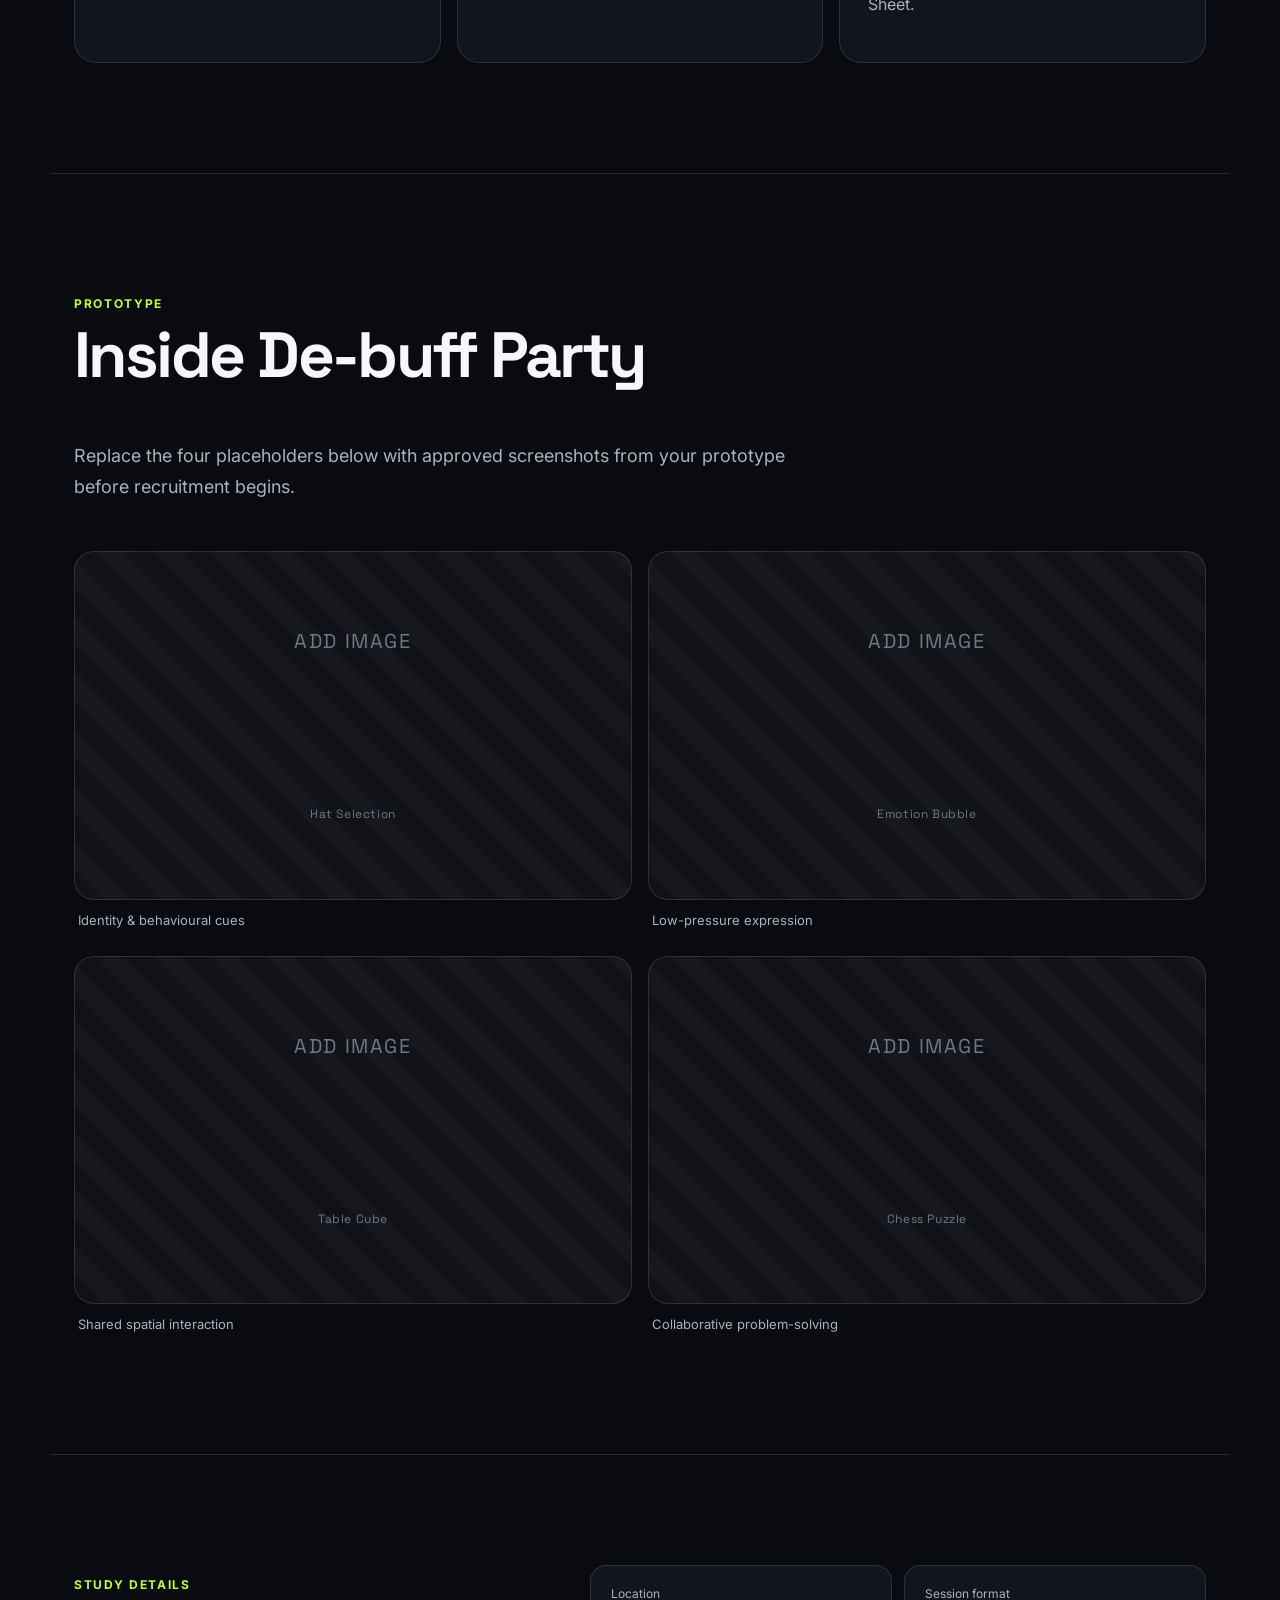
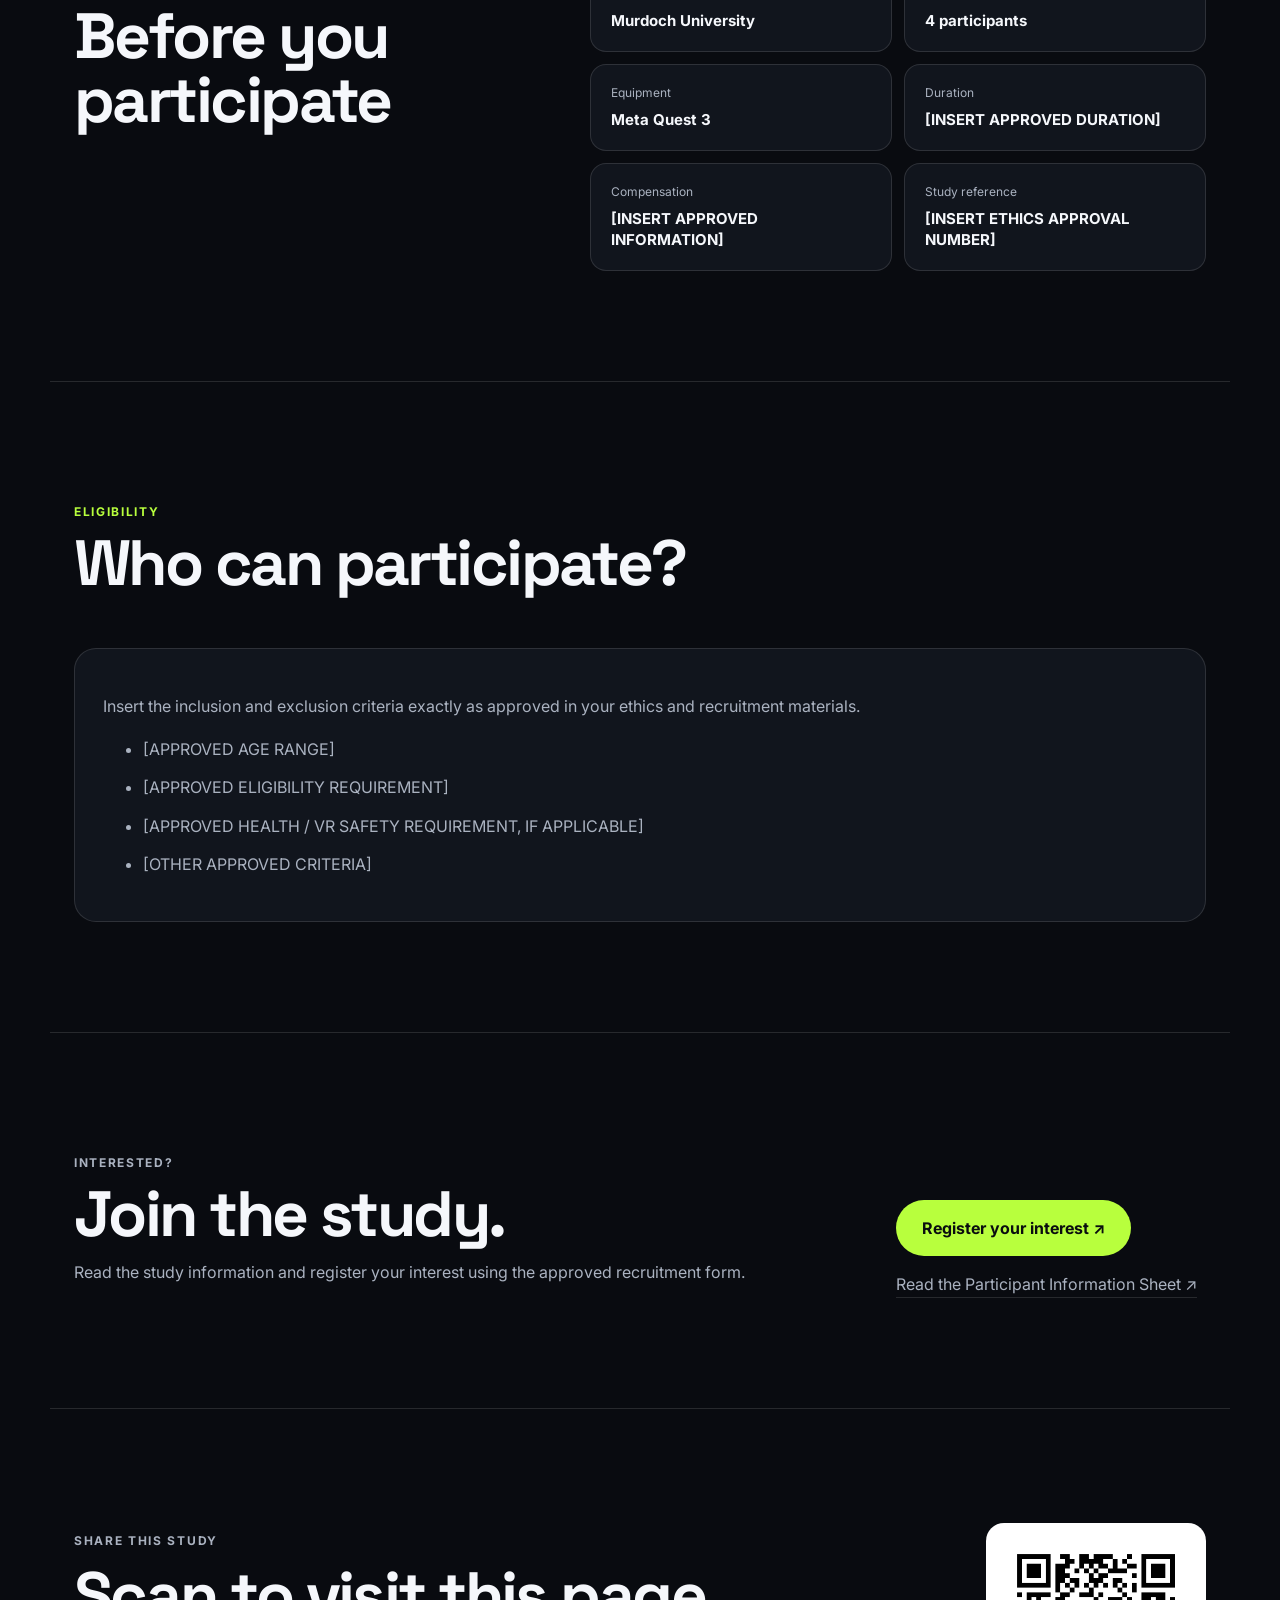
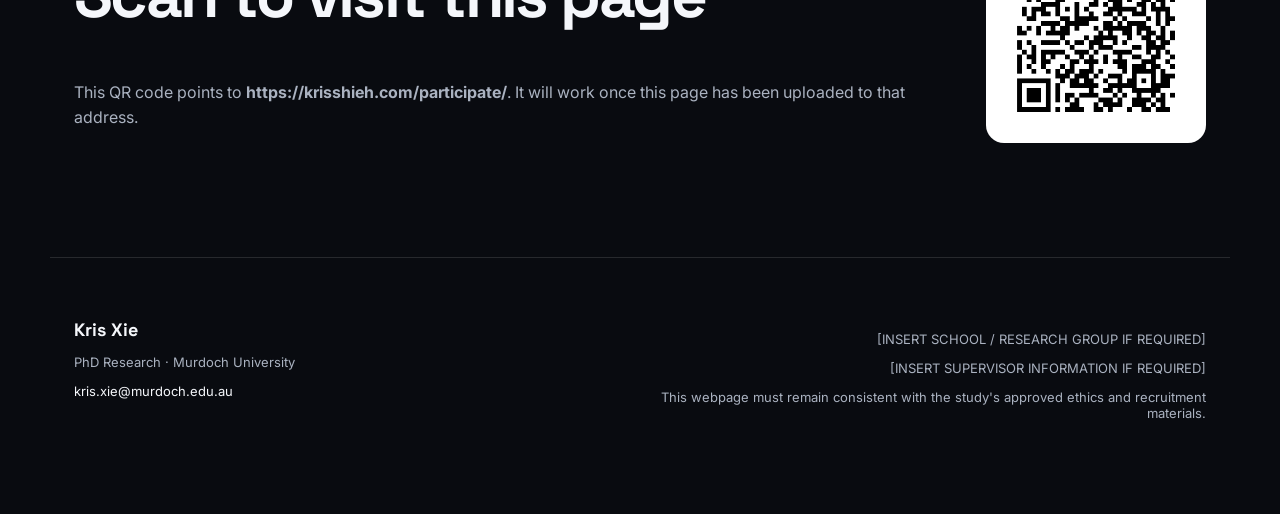
==== commit 4ac604d4: "Add files via upload" ====
--- a/index.html
+++ b/index.html
@@ -3,528 +3,147 @@
 <head>
   <meta charset="UTF-8" />
   <meta name="viewport" content="width=device-width, initial-scale=1.0" />
-  <meta name="description" content="Kris Shieh — interaction designer and mixed reality researcher exploring social MR, gamification, and human-computer interaction." />
-  <meta name="keywords" content="Kris Shieh, Baitong Xie, portfolio, mixed reality, metaverse, interaction design, UX, HCI, gamification" />
-  <meta name="author" content="Kris Shieh" />
-  <meta name="theme-color" content="#07111f" />
-
-  <meta property="og:title" content="Kris Shieh — Interaction Designer & MR Researcher" />
-  <meta property="og:description" content="Portfolio and research in mixed reality, gamification, interaction design, and social computing." />
-  <meta property="og:type" content="website" />
-  <meta property="og:url" content="https://krisshieh.com" />
-
-  <title>Kris Shieh — Interaction Designer & MR Researcher</title>
-  <link rel="icon" href="favicon.svg" type="image/svg+xml" />
+  <meta name="description" content="Participate in a Murdoch University mixed reality research study using Meta Quest 3." />
+  <title>Participate in a Mixed Reality Study | De-buff Party</title>
   <link rel="stylesheet" href="styles.css" />
-  <script src="script.js" defer></script>
 </head>
 <body>
-  <div class="noise" aria-hidden="true"></div>
-  <div class="cursor-glow" aria-hidden="true"></div>
-
-  <header class="site-header" id="top">
-    <a class="brand" href="#top" aria-label="Kris Shieh home">
-      <span class="brand-mark">KS</span>
-      <span class="brand-text">KRIS SHIEH</span>
-    </a>
-
-    <button class="menu-toggle" aria-expanded="false" aria-controls="site-nav">
-      <span></span><span></span>
-      <span class="sr-only">Toggle menu</span>
-    </button>
-
-    <nav id="site-nav" class="site-nav" aria-label="Primary navigation">
-      <a href="#about">About</a>
-      <a href="#work">Work</a>
-      <a href="#research">Research</a>
-      <a href="#background">Background</a>
-      <a class="nav-cta" href="#contact">Contact</a>
+  <header class="nav">
+    <a class="brand" href="#top">DE-BUFF PARTY</a>
+    <nav>
+      <a href="#experience">Experience</a>
+      <a href="#details">Details</a>
+      <a href="#eligibility">Eligibility</a>
+      <a class="nav-cta" href="#register">Join the study</a>
     </nav>
   </header>
 
-  <main>
-    <section class="hero section-shell">
-      <div class="hero-orbit" aria-hidden="true">
-        <div class="orbit orbit-one"></div>
-        <div class="orbit orbit-two"></div>
-        <div class="orbit orbit-three"></div>
-        <div class="core"></div>
+  <main id="top">
+    <section class="hero">
+      <div class="hero-copy">
+        <p class="eyebrow">MURDOCH UNIVERSITY · MIXED REALITY RESEARCH</p>
+        <h1>Play together.<br><span>Interact differently.</span></h1>
+        <p class="lead">Take part in a co-located multiplayer mixed reality study using Meta Quest 3 and help us explore how gameful design can support social interaction.</p>
+        <div class="hero-actions">
+          <a class="button primary" href="#register">Register your interest</a>
+          <a class="button secondary" href="#experience">See the experience</a>
+        </div>
+        <p class="micro">Research participation is voluntary. Eligibility and study information are provided below.</p>
       </div>
 
-      <div class="hero-copy reveal">
-        <p class="eyebrow"><span class="signal-dot"></span> INTERACTION DESIGN × MIXED REALITY</p>
-        <h1>
-          Designing meaningful
-          <span class="gradient-text">human experiences</span>
-          across physical and virtual worlds.
-        </h1>
-        <p class="hero-description">
-          I am Kris Shieh, a PhD researcher at Murdoch University and an interaction designer working across
-          social MR, gamification, spatial interaction, and human-computer interaction.
-        </p>
-
-        <div class="hero-actions">
-          <a class="button button-primary" href="#work">
-            Explore selected work
-            <span aria-hidden="true">↘</span>
-          </a>
-          <a class="button button-secondary" href="#contact">Start a conversation</a>
-        </div>
-
-        <div class="hero-meta" aria-label="Professional focus">
-          <div>
-            <span>Focus</span>
-            <strong>Social Mixed Reality</strong>
-          </div>
-          <div>
-            <span>Based in</span>
-            <strong>Murdoch University</strong>
-          </div>
-          <div>
-            <span>Domains</span>
-            <strong>HCI · UX · Gameful Design</strong>
-          </div>
-        </div>
-      </div>
-
-      <div class="hero-interface reveal" aria-label="Decorative mixed reality interface">
-        <div class="interface-top">
-          <span>SPATIAL SYSTEM / 01</span>
-          <span class="status">LIVE</span>
-        </div>
-        <div class="interface-viewport">
-          <div class="grid-plane"></div>
-          <div class="holo-card card-a">
-            <span>01</span>
-            <strong>IDENTITY</strong>
-          </div>
-          <div class="holo-card card-b">
-            <span>02</span>
-            <strong>CO-PRESENCE</strong>
-          </div>
-          <div class="holo-card card-c">
-            <span>03</span>
-            <strong>PLAY</strong>
-          </div>
-          <div class="scan-line"></div>
-        </div>
-        <div class="interface-bottom">
-          <span>Shared space synchronised</span>
-          <span>04 participants</span>
+      <div class="hero-visual" aria-label="De-buff Party visual">
+        <div class="orb orb-a"></div>
+        <div class="orb orb-b"></div>
+        <div class="orb orb-c"></div>
+        <div class="device-card">
+          <span class="card-label">CO-LOCATED MR / 4 PLAYERS</span>
+          <div class="visor">MR</div>
+          <p>Shared space · social interaction · collaborative play</p>
         </div>
       </div>
     </section>
 
-    <section class="ticker" aria-label="Areas of practice">
-      <div class="ticker-track">
-        <span>MIXED REALITY</span><i>✦</i>
-        <span>INTERACTION DESIGN</span><i>✦</i>
-        <span>GAMIFICATION</span><i>✦</i>
-        <span>USER EXPERIENCE</span><i>✦</i>
-        <span>HUMAN-COMPUTER INTERACTION</span><i>✦</i>
-        <span>SPATIAL COMPUTING</span><i>✦</i>
-        <span>MIXED REALITY</span><i>✦</i>
-        <span>INTERACTION DESIGN</span><i>✦</i>
+    <section class="stats">
+      <div><strong>04</strong><span>co-located players</span></div>
+      <div><strong>MR</strong><span>Meta Quest 3</span></div>
+      <div><strong>01</strong><span>shared physical space</span></div>
+      <div><strong>YOU</strong><span>help evaluate the experience</span></div>
+    </section>
+
+    <section id="experience" class="section">
+      <div class="section-heading">
+        <p class="eyebrow">THE EXPERIENCE</p>
+        <h2>What will you do?</h2>
+        <p>You will join other participants in the same physical room and experience a multiplayer mixed reality prototype called <strong>De-buff Party</strong>.</p>
+      </div>
+
+      <div class="steps">
+        <article><span>01</span><h3>Wear a headset</h3><p>Use a Meta Quest 3 headset in a shared mixed reality environment.</p></article>
+        <article><span>02</span><h3>Play together</h3><p>Complete collaborative and social activities with other participants.</p></article>
+        <article><span>03</span><h3>Share feedback</h3><p>Complete the approved post-experience questionnaire and other study activities described in the Participant Information Sheet.</p></article>
       </div>
     </section>
 
-    <section id="about" class="section-shell content-section">
-      <div class="section-heading reveal">
-        <p class="eyebrow">01 / ABOUT</p>
-        <h2>I connect design research, emerging technology, and playful interaction.</h2>
+    <section class="gallery section">
+      <div class="section-heading">
+        <p class="eyebrow">PROTOTYPE</p>
+        <h2>Inside De-buff Party</h2>
+        <p>Replace the four placeholders below with approved screenshots from your prototype before recruitment begins.</p>
       </div>
-
-      <div class="about-grid">
-        <div class="about-copy reveal">
-          <p class="large-copy">
-            My work investigates how mixed reality can support social connection, identity
-            expression, collaboration, and meaningful participation in shared physical spaces.
-          </p>
-          <p>
-            I combine research-led design, prototyping, visual communication, and iterative user
-            evaluation. My current research focuses on an affordance-driven gamification framework
-            and its implementation in a co-located multi-user mixed reality prototype.
-          </p>
-          <p>
-            I am particularly interested in experiences where technology becomes less visible and
-            human behaviour, social interpretation, and shared activity become the centre of the design.
-          </p>
-        </div>
-
-        <div class="capability-panel reveal">
-          <div class="capability">
-            <span>01</span>
-            <div>
-              <h3>Research & Strategy</h3>
-              <p>Literature review, user research, experience framing, and design synthesis.</p>
-            </div>
-          </div>
-          <div class="capability">
-            <span>02</span>
-            <div>
-              <h3>Interaction Design</h3>
-              <p>Spatial interaction, gameful systems, prototyping, and experience flows.</p>
-            </div>
-          </div>
-          <div class="capability">
-            <span>03</span>
-            <div>
-              <h3>Visual Systems</h3>
-              <p>Interface direction, communication design, diagrams, and portfolio storytelling.</p>
-            </div>
-          </div>
-          <div class="capability">
-            <span>04</span>
-            <div>
-              <h3>Evaluation</h3>
-              <p>Formative studies, observation, questionnaires, system logs, and design validation.</p>
-            </div>
-          </div>
-        </div>
+      <div class="gallery-grid">
+        <figure><div class="placeholder">ADD IMAGE<br><small>Hat Selection</small></div><figcaption>Identity & behavioural cues</figcaption></figure>
+        <figure><div class="placeholder">ADD IMAGE<br><small>Emotion Bubble</small></div><figcaption>Low-pressure expression</figcaption></figure>
+        <figure><div class="placeholder">ADD IMAGE<br><small>Table Cube</small></div><figcaption>Shared spatial interaction</figcaption></figure>
+        <figure><div class="placeholder">ADD IMAGE<br><small>Chess Puzzle</small></div><figcaption>Collaborative problem-solving</figcaption></figure>
       </div>
     </section>
 
-    <section id="work" class="section-shell content-section">
-      <div class="section-heading reveal">
-        <p class="eyebrow">02 / SELECTED WORK</p>
-        <h2>Projects at the intersection of interaction, technology, and human behaviour.</h2>
+    <section id="details" class="section split">
+      <div class="section-heading">
+        <p class="eyebrow">STUDY DETAILS</p>
+        <h2>Before you participate</h2>
       </div>
-
-      <div class="project-grid">
-        <article class="project-card project-featured reveal">
-          <div class="project-visual visual-mr" aria-hidden="true">
-            <div class="spatial-board">
-              <span class="node node-1"></span>
-              <span class="node node-2"></span>
-              <span class="node node-3"></span>
-              <span class="node node-4"></span>
-              <div class="board-object"></div>
-            </div>
-            <p>CO-LOCATED MR / SHARED SPACE</p>
-          </div>
-          <div class="project-content">
-            <div class="project-number">01</div>
-            <p class="project-type">Mixed Reality · HCI · Prototype</p>
-            <h3>Co-located Social Mixed Reality Prototype</h3>
-            <p>
-              A four-player mixed reality system exploring identity, co-presence, shared spatial
-              interaction, behavioural constraints, collaborative puzzle-solving, and social interpretation.
-            </p>
-            <ul class="tag-list">
-              <li>Meta Quest 3</li>
-              <li>Unity</li>
-              <li>Shared Spatial Anchors</li>
-              <li>Netcode</li>
-            </ul>
-          </div>
-        </article>
-
-        <section class="prototype-gallery reveal" aria-labelledby="prototype-gallery-title">
-          <div class="gallery-heading">
-            <div>
-              <p class="project-type">Prototype Gallery</p>
-              <h3 id="prototype-gallery-title">Inside the co-located MR experience</h3>
-            </div>
-            <p>
-              Selected moments from the multi-user prototype demonstrate shared spatial interaction,
-              behavioural rules, embodied participation, and collaborative problem-solving in passthrough MR.
-            </p>
-          </div>
-
-          <div class="gallery-grid gallery-grid-four">
-            <figure class="gallery-item gallery-item-hero">
-              <img
-                src="assets/prototype-chess-puzzle.webp"
-                alt="Participant interacting with a shared mixed reality chess puzzle"
-                loading="lazy"
-              />
-              <figcaption>
-                <span>01</span>
-                <div>
-                  <strong>Shared Chess Puzzle</strong>
-                  <p>Co-located manipulation, distributed clues, and collaborative spatial deduction.</p>
-                </div>
-              </figcaption>
-            </figure>
-
-            <figure class="gallery-item">
-              <img
-                src="assets/prototype-hat-selection.webp"
-                alt="Mixed reality Hat Selection interface showing four behavioural hats"
-                loading="lazy"
-              />
-              <figcaption>
-                <span>02</span>
-                <div>
-                  <strong>Hat Selection</strong>
-                  <p>Visible identity cues assign voice- and distance-based behavioural conditions.</p>
-                </div>
-              </figcaption>
-            </figure>
-
-            <figure class="gallery-item">
-              <img
-                src="assets/prototype-emotion-bubble.webp"
-                alt="Mixed reality Emotion Bubble stage with floating expressive spheres"
-                loading="lazy"
-              />
-              <figcaption>
-                <span>03</span>
-                <div>
-                  <strong>Emotion Bubble</strong>
-                  <p>Participants express a mood while locating clues distributed through the shared space.</p>
-                </div>
-              </figcaption>
-            </figure>
-
-            <figure class="gallery-item">
-              <img
-                src="assets/prototype-table-cube.webp"
-                alt="Mixed reality Table Cube activity with coloured cubes on a shared table"
-                loading="lazy"
-              />
-              <figcaption>
-                <span>04</span>
-                <div>
-                  <strong>Table Cube</strong>
-                  <p>A synchronised colour-matching task explores procedural clarity and shared feedback.</p>
-                </div>
-              </figcaption>
-            </figure>
-          </div>
-        </section>
-
-        <article class="project-card framework-project reveal">
-          <div class="framework-visual" aria-hidden="true">
-            <div class="framework-orbit-system">
-              <div class="framework-ring ring-a"></div>
-              <div class="framework-ring ring-b"></div>
-              <div class="framework-ring ring-c"></div>
-              <div class="framework-label">ADGF</div>
-            </div>
-
-            <div class="framework-visual-meta">
-              <span>Framework / 2026</span>
-              <strong>Affordances → Mechanics → Experience</strong>
-            </div>
-
-            <div class="framework-data">
-              <div>
-                <strong>17</strong>
-                <span>studies synthesised</span>
-              </div>
-              <div>
-                <strong>05</strong>
-                <span>design-process steps</span>
-              </div>
-            </div>
-          </div>
-
-          <div class="framework-content">
-            <div class="framework-topline">
-              <p class="project-type">Design Research · Published Framework</p>
-              <span class="publication-status">
-                <i aria-hidden="true"></i>
-                Published
-              </span>
-            </div>
-
-            <div class="project-number">02</div>
-
-            <h3>Affordance-Driven Gamification Framework</h3>
-
-            <p class="framework-summary">
-              A framework-oriented systematic literature review translating user needs,
-              contextual goals, technology affordances, interaction mechanics, and evaluative
-              criteria into a five-step process for designing socially immersive Metaverse experiences.
-            </p>
-
-            <div class="publication-panel">
-              <div class="publication-copy">
-                <p class="publication-kicker">Journal publication</p>
-                <h4>Designing Gamified Social Interaction for Gen Z in the Metaverse</h4>
-                <p>Journal of Metaverse · Review article · 2026</p>
-              </div>
-
-              <a
-                class="publication-link"
-                href="https://dergipark.org.tr/en/pub/jmv/article/1736387"
-                target="_blank"
-                rel="noopener noreferrer"
-                aria-label="Read the ADGF publication in Journal of Metaverse"
-              >
-                <span>Read publication</span>
-                <strong aria-hidden="true">↗</strong>
-              </a>
-            </div>
-
-            <div class="framework-footer">
-              <ul class="tag-list">
-                <li>Affordance Theory</li>
-                <li>Gamification</li>
-                <li>Metaverse</li>
-                <li>Systematic Review</li>
-              </ul>
-
-              <span class="publication-doi">DOI · 10.57019/jmv.1736387</span>
-            </div>
-          </div>
-        </article>
-
-        <article class="project-card reveal">
-          <div class="project-visual visual-brand" aria-hidden="true">
-            <div class="shrimp-mark">G.</div>
-            <div class="brand-lines"></div>
-          </div>
-          <div class="project-content">
-            <div class="project-number">03</div>
-            <p class="project-type">Visual Communication · Brand Design</p>
-            <h3>G.Shrimp</h3>
-            <p>
-              An award-recognised undergraduate graduation project combining visual identity,
-              communication design, and a cohesive brand experience.
-            </p>
-            <ul class="tag-list">
-              <li>Brand Identity</li>
-              <li>Visual Design</li>
-              <li>Art Direction</li>
-            </ul>
-          </div>
-        </article>
+      <div class="detail-grid">
+        <div><span>Location</span><strong>Murdoch University</strong></div>
+        <div><span>Session format</span><strong>4 participants</strong></div>
+        <div><span>Equipment</span><strong>Meta Quest 3</strong></div>
+        <div><span>Duration</span><strong>[INSERT APPROVED DURATION]</strong></div>
+        <div><span>Compensation</span><strong>[INSERT APPROVED INFORMATION]</strong></div>
+        <div><span>Study reference</span><strong>[INSERT ETHICS APPROVAL NUMBER]</strong></div>
       </div>
     </section>
 
-    <section id="research" class="section-shell content-section research-section">
-      <div class="section-heading reveal">
-        <p class="eyebrow">03 / PHD RESEARCH</p>
-        <h2>PhD research at Murdoch University</h2>
+    <section id="eligibility" class="section eligibility">
+      <div class="section-heading">
+        <p class="eyebrow">ELIGIBILITY</p>
+        <h2>Who can participate?</h2>
       </div>
-
-      <div class="research-grid">
-        <div class="research-statement reveal">
-          <p class="large-copy">
-            How can affordance-driven gamification support low-pressure, reciprocal, and socially
-            meaningful interaction in co-located mixed reality?
-          </p>
-          <p>
-            My PhD research at Murdoch University translates theoretical affordances into implemented MR mechanisms and
-            evaluates whether those mechanisms remain understandable, reliable, and socially useful
-            when multiple people interact in the same physical environment.
-          </p>
-        </div>
-
-        <div class="research-metrics reveal">
-          <div class="metric">
-            <strong>04</strong>
-            <span>co-located players</span>
-          </div>
-          <div class="metric">
-            <strong>08</strong>
-            <span>prototype stages</span>
-          </div>
-          <div class="metric">
-            <strong>01</strong>
-            <span>shared spatial system</span>
-          </div>
-          <div class="metric">
-            <strong>MR</strong>
-            <span>physical + virtual</span>
-          </div>
-        </div>
-      </div>
-
-      <div class="research-flow reveal" aria-label="Research process">
-        <div>
-          <span>01</span>
-          <strong>User & Context Research</strong>
-        </div>
-        <i>→</i>
-        <div>
-          <span>02</span>
-          <strong>Affordance Mapping</strong>
-        </div>
-        <i>→</i>
-        <div>
-          <span>03</span>
-          <strong>MR Mechanism Design</strong>
-        </div>
-        <i>→</i>
-        <div>
-          <span>04</span>
-          <strong>Formative Evaluation</strong>
-        </div>
+      <div class="eligibility-box">
+        <p>Insert the inclusion and exclusion criteria exactly as approved in your ethics and recruitment materials.</p>
+        <ul>
+          <li>[APPROVED AGE RANGE]</li>
+          <li>[APPROVED ELIGIBILITY REQUIREMENT]</li>
+          <li>[APPROVED HEALTH / VR SAFETY REQUIREMENT, IF APPLICABLE]</li>
+          <li>[OTHER APPROVED CRITERIA]</li>
+        </ul>
       </div>
     </section>
 
-    <section id="background" class="section-shell content-section">
-      <div class="section-heading reveal">
-        <p class="eyebrow">04 / BACKGROUND</p>
-        <h2>Design foundation, research direction.</h2>
+    <section id="register" class="register section">
+      <div>
+        <p class="eyebrow">INTERESTED?</p>
+        <h2>Join the study.</h2>
+        <p>Read the study information and register your interest using the approved recruitment form.</p>
       </div>
-
-      <div class="timeline">
-        <article class="timeline-item reveal">
-          <div class="timeline-year">CURRENT</div>
-          <div>
-            <p class="timeline-label">Murdoch University · PhD Research</p>
-            <h3>Mixed Reality, Social Interaction & Gamification</h3>
-            <p>
-              Investigating shared spatial interaction, identity expression, co-presence, and
-              affordance implementation through a multi-user MR prototype.
-            </p>
-          </div>
-        </article>
-
-        <article class="timeline-item reveal">
-          <div class="timeline-year">2022—2023</div>
-          <div>
-            <p class="timeline-label">University of New South Wales</p>
-            <h3>Master of Design — Interaction / UX</h3>
-            <p>
-              Postgraduate study focused on interaction design, user experience, design research,
-              systems thinking, and prototyping.
-            </p>
-          </div>
-        </article>
-
-        <article class="timeline-item reveal">
-          <div class="timeline-year">2017—2021</div>
-          <div>
-            <p class="timeline-label">Hankou University</p>
-            <h3>BFA — Visual Communication Design</h3>
-            <p>
-              Graduated in the top three percent. Final project “G.Shrimp” received an Outstanding
-              Graduation Project award.
-            </p>
-          </div>
-        </article>
+      <div class="register-actions">
+        <a class="button primary large" id="registrationLink" href="REPLACE_WITH_APPROVED_FORM_URL" target="_blank" rel="noopener">Register your interest ↗</a>
+        <a class="text-link" href="REPLACE_WITH_PARTICIPANT_INFORMATION_SHEET_URL" target="_blank" rel="noopener">Read the Participant Information Sheet ↗</a>
       </div>
     </section>
 
-    <section id="contact" class="section-shell contact-section">
-      <div class="contact-card reveal">
-        <p class="eyebrow">05 / CONTACT</p>
-        <h2>Let’s create something between worlds.</h2>
-        <p>
-          For research collaboration, interaction design, portfolio enquiries, or mixed reality projects,
-          contact me by email.
-        </p>
-        <a class="contact-link" href="mailto:kris.xie@murdoch.edu.au">
-          kris.xie@murdoch.edu.au
-          <span aria-hidden="true">↗</span>
-        </a>
-
-        <div class="contact-meta">
-          <span>KRIS SHIEH / BAITONG XIE</span>
-          <span>INTERACTION DESIGNER & MR RESEARCHER</span>
-        </div>
+    <section class="qr-section section">
+      <div>
+        <p class="eyebrow">SHARE THIS STUDY</p>
+        <h2>Scan to visit this page</h2>
+        <p>This QR code points to <strong>https://krisshieh.com/participate/</strong>. It will work once this page has been uploaded to that address.</p>
       </div>
+      <img src="qr-participate.png" alt="QR code for the participant recruitment website" />
     </section>
   </main>
 
-  <footer class="site-footer section-shell">
-    <p>© <span id="year"></span> Kris Shieh. All rights reserved.</p>
-    <a href="#top">Back to top ↑</a>
+  <footer>
+    <div>
+      <strong>Kris Xie</strong>
+      <p>PhD Research · Murdoch University</p>
+      <a href="mailto:kris.xie@murdoch.edu.au">kris.xie@murdoch.edu.au</a>
+    </div>
+    <div class="footer-note">
+      <p>[INSERT SCHOOL / RESEARCH GROUP IF REQUIRED]</p>
+      <p>[INSERT SUPERVISOR INFORMATION IF REQUIRED]</p>
+      <p>This webpage must remain consistent with the study's approved ethics and recruitment materials.</p>
+    </div>
   </footer>
+
+  <script src="script.js"></script>
 </body>
 </html>
--- a/styles.css
+++ b/styles.css
@@ -1,1777 +1,151 @@
+@import url('https://fonts.googleapis.com/css2?family=Inter:wght@400;500;600;700&family=Space+Grotesk:wght@500;600;700&display=swap');
+
 :root {
-  --bg: #050a12;
-  --bg-soft: #081321;
-  --panel: rgba(11, 24, 39, 0.72);
-  --panel-strong: rgba(10, 20, 34, 0.92);
-  --line: rgba(133, 241, 255, 0.17);
-  --line-strong: rgba(133, 241, 255, 0.42);
-  --text: #edf8ff;
-  --muted: #93aabd;
-  --cyan: #65f2ff;
-  --blue: #5388ff;
-  --violet: #a872ff;
-  --lime: #c4ff66;
-  --max-width: 1240px;
-  --radius: 24px;
-  --shadow: 0 30px 80px rgba(0, 0, 0, 0.35);
+  --bg: #090b10;
+  --panel: #11151d;
+  --panel-2: #171c26;
+  --text: #f5f7fb;
+  --muted: #aab2c0;
+  --line: rgba(255,255,255,.12);
+  --accent: #b8ff3d;
+  --accent-2: #76e6ff;
+  --max: 1180px;
 }
 
-* {
-  box-sizing: border-box;
-}
-
-html {
-  scroll-behavior: smooth;
-}
-
+* { box-sizing: border-box; }
+html { scroll-behavior: smooth; }
 body {
   margin: 0;
+  color: var(--text);
   background:
-    radial-gradient(circle at 15% 10%, rgba(68, 102, 255, 0.12), transparent 30%),
-    radial-gradient(circle at 85% 5%, rgba(101, 242, 255, 0.09), transparent 25%),
+    radial-gradient(circle at 80% 10%, rgba(118,230,255,.08), transparent 28rem),
+    radial-gradient(circle at 15% 22%, rgba(184,255,61,.07), transparent 26rem),
     var(--bg);
-  color: var(--text);
-  font-family: Inter, ui-sans-serif, system-ui, -apple-system, BlinkMacSystemFont, "Segoe UI", sans-serif;
-  line-height: 1.6;
-  overflow-x: hidden;
+  font-family: Inter, system-ui, sans-serif;
 }
-
-body::before {
-  content: "";
-  position: fixed;
-  inset: 0;
-  pointer-events: none;
-  background-image:
-    linear-gradient(rgba(255, 255, 255, 0.018) 1px, transparent 1px),
-    linear-gradient(90deg, rgba(255, 255, 255, 0.018) 1px, transparent 1px);
-  background-size: 44px 44px;
-  mask-image: linear-gradient(to bottom, black, transparent 78%);
-  z-index: -2;
+a { color: inherit; text-decoration: none; }
+.nav {
+  position: sticky; top: 0; z-index: 20;
+  display: flex; align-items: center; justify-content: space-between;
+  padding: 18px max(24px, calc((100vw - var(--max))/2));
+  background: rgba(9,11,16,.78); backdrop-filter: blur(18px);
+  border-bottom: 1px solid var(--line);
 }
-
-.noise {
-  position: fixed;
-  inset: 0;
-  opacity: 0.035;
-  pointer-events: none;
-  z-index: 20;
-  background-image: url("data:image/svg+xml,%3Csvg viewBox='0 0 160 160' xmlns='http://www.w3.org/2000/svg'%3E%3Cfilter id='n'%3E%3CfeTurbulence type='fractalNoise' baseFrequency='.9' numOctaves='2' stitchTiles='stitch'/%3E%3C/filter%3E%3Crect width='100%25' height='100%25' filter='url(%23n)' opacity='.5'/%3E%3C/svg%3E");
-}
-
-.cursor-glow {
-  position: fixed;
-  width: 420px;
-  height: 420px;
-  border-radius: 50%;
-  background: radial-gradient(circle, rgba(101, 242, 255, 0.08), transparent 68%);
-  transform: translate(-50%, -50%);
-  pointer-events: none;
-  z-index: -1;
-  opacity: 0;
-  transition: opacity 0.3s ease;
-}
-
-a {
-  color: inherit;
-}
-
-img {
-  max-width: 100%;
-}
-
-button,
-a {
-  -webkit-tap-highlight-color: transparent;
-}
-
-.sr-only {
-  position: absolute;
-  width: 1px;
-  height: 1px;
-  padding: 0;
-  margin: -1px;
-  overflow: hidden;
-  clip: rect(0, 0, 0, 0);
-  white-space: nowrap;
-  border: 0;
-}
-
-.section-shell {
-  width: min(calc(100% - 48px), var(--max-width));
-  margin-inline: auto;
-}
-
-.site-header {
-  width: min(calc(100% - 48px), var(--max-width));
-  margin: 20px auto 0;
-  padding: 14px 16px 14px 18px;
-  border: 1px solid var(--line);
-  border-radius: 999px;
-  background: rgba(5, 10, 18, 0.76);
-  backdrop-filter: blur(18px);
-  display: flex;
-  align-items: center;
-  justify-content: space-between;
-  position: sticky;
-  top: 16px;
-  z-index: 50;
-  box-shadow: 0 14px 45px rgba(0, 0, 0, 0.22);
-}
-
-.brand {
-  display: inline-flex;
-  align-items: center;
-  gap: 12px;
-  text-decoration: none;
-  font-weight: 800;
-  letter-spacing: 0.1em;
-  font-size: 0.82rem;
-}
-
-.brand-mark {
-  display: grid;
-  place-items: center;
-  width: 34px;
-  aspect-ratio: 1;
-  border-radius: 50%;
-  color: #031018;
-  background: linear-gradient(135deg, var(--cyan), #d9fbff);
-  box-shadow: 0 0 28px rgba(101, 242, 255, 0.42);
-}
-
-.site-nav {
-  display: flex;
-  align-items: center;
-  gap: 8px;
-}
-
-.site-nav a {
-  text-decoration: none;
-  color: var(--muted);
-  font-size: 0.9rem;
-  padding: 10px 14px;
-  border-radius: 999px;
-  transition: 0.25s ease;
-}
-
-.site-nav a:hover {
-  color: var(--text);
-  background: rgba(255, 255, 255, 0.05);
-}
-
-.site-nav .nav-cta {
-  color: #041018;
-  background: var(--text);
-}
-
-.site-nav .nav-cta:hover {
-  color: #041018;
-  background: var(--cyan);
-}
-
-.menu-toggle {
-  display: none;
-  width: 42px;
-  height: 42px;
-  border-radius: 50%;
-  border: 1px solid var(--line);
-  background: transparent;
-  color: var(--text);
-}
-
-.menu-toggle span:not(.sr-only) {
-  display: block;
-  width: 17px;
-  height: 1px;
-  background: currentColor;
-  margin: 5px auto;
-}
+.brand { font-family: "Space Grotesk"; font-weight: 700; letter-spacing: .08em; }
+.nav nav { display: flex; gap: 24px; align-items: center; font-size: 14px; color: var(--muted); }
+.nav nav a:hover { color: var(--text); }
+.nav-cta { border: 1px solid var(--line); padding: 10px 15px; border-radius: 999px; color: var(--text)!important; }
 
 .hero {
-  min-height: 820px;
-  padding: 120px 0 80px;
-  display: grid;
-  grid-template-columns: 1.14fr 0.86fr;
-  gap: 68px;
-  align-items: center;
-  position: relative;
+  max-width: var(--max); margin: auto; min-height: 82vh;
+  display: grid; grid-template-columns: 1.05fr .95fr; gap: 64px; align-items: center;
+  padding: 90px 24px 70px;
 }
+.eyebrow { color: var(--accent); font-weight: 700; letter-spacing: .14em; font-size: 12px; }
+h1,h2,h3 { font-family: "Space Grotesk"; margin-top: 0; }
+h1 { font-size: clamp(54px, 7.4vw, 104px); line-height: .92; letter-spacing: -.055em; margin-bottom: 30px; }
+h1 span { color: var(--accent); }
+h2 { font-size: clamp(38px, 5vw, 66px); line-height: 1; letter-spacing: -.04em; }
+.lead,.section-heading > p:last-child { color: var(--muted); line-height: 1.75; font-size: 18px; max-width: 760px; }
+.hero-actions { display: flex; gap: 12px; flex-wrap: wrap; margin-top: 34px; }
+.button { display: inline-block; border-radius: 999px; padding: 14px 20px; font-weight: 700; transition: .2s ease; }
+.button:hover { transform: translateY(-2px); }
+.primary { background: var(--accent); color: #0a0d0f; }
+.secondary { border: 1px solid var(--line); }
+.large { padding: 18px 26px; }
+.micro { color: #7e8796; font-size: 12px; margin-top: 18px; }
 
-.hero-orbit {
-  position: absolute;
-  width: 760px;
-  height: 760px;
-  left: -280px;
-  top: 20px;
-  opacity: 0.34;
-  pointer-events: none;
+.hero-visual { position: relative; min-height: 520px; display: grid; place-items: center; }
+.device-card {
+  position: relative; z-index: 3; width: min(100%, 420px); min-height: 360px;
+  padding: 28px; border: 1px solid var(--line); border-radius: 28px;
+  background: linear-gradient(145deg, rgba(255,255,255,.07), rgba(255,255,255,.02));
+  backdrop-filter: blur(18px); box-shadow: 0 30px 80px rgba(0,0,0,.35);
+  transform: rotate(2deg);
 }
+.card-label { color: var(--muted); font-size: 11px; letter-spacing: .12em; }
+.visor {
+  height: 210px; display: grid; place-items: center; margin: 24px 0;
+  border: 1px solid var(--line); border-radius: 100px 100px 65px 65px;
+  background: radial-gradient(circle, rgba(184,255,61,.24), rgba(118,230,255,.08), rgba(255,255,255,.02));
+  font-family: "Space Grotesk"; font-weight: 700; font-size: 70px; color: var(--accent);
+}
+.device-card p { color: var(--muted); line-height: 1.5; }
+.orb { position: absolute; border-radius: 50%; filter: blur(2px); opacity: .85; }
+.orb-a { width: 180px; height: 180px; background: var(--accent); right: 2%; top: 4%; }
+.orb-b { width: 110px; height: 110px; background: var(--accent-2); left: 2%; bottom: 12%; }
+.orb-c { width: 42px; height: 42px; background: #fff; right: 12%; bottom: 6%; }
 
-.orbit,
-.core {
-  position: absolute;
-  inset: 50%;
-  transform: translate(-50%, -50%);
-  border-radius: 50%;
+.stats {
+  border-top: 1px solid var(--line); border-bottom: 1px solid var(--line);
+  max-width: var(--max); margin: auto; display: grid; grid-template-columns: repeat(4,1fr);
 }
+.stats div { padding: 30px 24px; border-right: 1px solid var(--line); }
+.stats div:last-child { border-right: 0; }
+.stats strong { display: block; font-family: "Space Grotesk"; font-size: 32px; }
+.stats span { color: var(--muted); font-size: 13px; }
 
-.orbit {
-  border: 1px solid var(--line-strong);
+.section { max-width: var(--max); margin: auto; padding: 110px 24px; border-bottom: 1px solid var(--line); }
+.section-heading { max-width: 800px; margin-bottom: 48px; }
+.steps { display: grid; grid-template-columns: repeat(3,1fr); gap: 16px; }
+.steps article,.eligibility-box {
+  background: var(--panel); border: 1px solid var(--line); border-radius: 22px; padding: 28px;
 }
+.steps article span { color: var(--accent); font-weight: 700; font-size: 13px; }
+.steps h3 { font-size: 24px; margin: 40px 0 10px; }
+.steps p,.eligibility-box { color: var(--muted); line-height: 1.65; }
 
-.orbit-one {
-  width: 280px;
-  height: 280px;
-  animation: orbitPulse 7s ease-in-out infinite;
+.gallery-grid { display: grid; grid-template-columns: repeat(2,1fr); gap: 16px; }
+figure { margin: 0; }
+.placeholder {
+  aspect-ratio: 16/10; display: grid; place-items: center; text-align: center;
+  border-radius: 20px; border: 1px solid var(--line);
+  background:
+   linear-gradient(rgba(255,255,255,.03),rgba(255,255,255,.03)),
+   repeating-linear-gradient(45deg, transparent, transparent 20px, rgba(255,255,255,.025) 20px, rgba(255,255,255,.025) 40px);
+  color: #6f7887; font-family: "Space Grotesk"; font-size: 20px; letter-spacing: .08em;
 }
+.placeholder small { font-size: 12px; letter-spacing: .05em; }
+figcaption { color: var(--muted); font-size: 13px; padding: 12px 4px; }
 
-.orbit-two {
-  width: 470px;
-  height: 470px;
-  animation: orbitPulse 9s ease-in-out infinite reverse;
+.split { display: grid; grid-template-columns: .85fr 1.15fr; gap: 60px; }
+.detail-grid { display: grid; grid-template-columns: repeat(2,1fr); gap: 12px; }
+.detail-grid div { background: var(--panel); border: 1px solid var(--line); border-radius: 16px; padding: 20px; }
+.detail-grid span { display: block; color: var(--muted); font-size: 12px; margin-bottom: 9px; }
+.detail-grid strong { font-size: 15px; line-height: 1.4; }
+
+.eligibility-box { font-size: 16px; }
+.eligibility-box li { margin: 12px 0; }
+
+.register { display: flex; justify-content: space-between; gap: 40px; align-items: end; }
+.register h2 { margin-bottom: 12px; }
+.register p { color: var(--muted); }
+.register-actions { display: flex; flex-direction: column; gap: 18px; align-items: flex-start; min-width: 310px; }
+.text-link { color: var(--muted); border-bottom: 1px solid var(--line); padding-bottom: 3px; }
+
+.qr-section { display: flex; align-items: center; justify-content: space-between; gap: 50px; }
+.qr-section img { width: 220px; height: 220px; background: white; padding: 12px; border-radius: 18px; }
+.qr-section p { color: var(--muted); line-height: 1.6; }
+
+footer {
+  max-width: var(--max); margin: auto; padding: 60px 24px 80px;
+  display: grid; grid-template-columns: 1fr 1fr; gap: 40px; color: var(--muted); font-size: 13px;
 }
+footer strong { color: var(--text); font-family: "Space Grotesk"; font-size: 18px; }
+footer a { color: var(--text); }
+.footer-note { text-align: right; }
 
-.orbit-three {
-  width: 700px;
-  height: 700px;
+@media (max-width: 820px) {
+  .nav nav a:not(.nav-cta) { display: none; }
+  .hero,.split { grid-template-columns: 1fr; }
+  .hero { padding-top: 70px; }
+  .hero-visual { min-height: 430px; }
+  .stats { grid-template-columns: repeat(2,1fr); }
+  .stats div:nth-child(2) { border-right: 0; }
+  .steps { grid-template-columns: 1fr; }
+  .gallery-grid { grid-template-columns: 1fr; }
+  .detail-grid { grid-template-columns: 1fr; }
+  .register,.qr-section { align-items: flex-start; flex-direction: column; }
+  footer { grid-template-columns: 1fr; }
+  .footer-note { text-align: left; }
 }
-
-.core {
-  width: 12px;
-  height: 12px;
-  background: var(--cyan);
-  box-shadow: 0 0 40px 12px rgba(101, 242, 255, 0.46);
-}
-
-@keyframes orbitPulse {
-  0%, 100% { transform: translate(-50%, -50%) scale(1); opacity: 0.55; }
-  50% { transform: translate(-50%, -50%) scale(1.04); opacity: 1; }
-}
-
-.eyebrow {
-  margin: 0 0 18px;
-  color: var(--cyan);
-  font-size: 0.76rem;
-  font-weight: 800;
-  letter-spacing: 0.18em;
-}
-
-.signal-dot {
-  width: 7px;
-  height: 7px;
-  border-radius: 50%;
-  display: inline-block;
-  background: var(--lime);
-  box-shadow: 0 0 16px var(--lime);
-  margin-right: 9px;
-}
-
-.hero h1 {
-  max-width: 840px;
-  font-size: clamp(3.6rem, 7vw, 7.7rem);
-  line-height: 0.93;
-  letter-spacing: -0.065em;
-  margin: 0;
-  font-weight: 780;
-}
-
-.gradient-text {
-  display: block;
-  background: linear-gradient(90deg, #f3fbff 0%, var(--cyan) 35%, #8db7ff 70%, var(--violet) 100%);
-  -webkit-background-clip: text;
-  background-clip: text;
-  color: transparent;
-}
-
-.hero-description {
-  max-width: 690px;
-  color: var(--muted);
-  font-size: clamp(1.05rem, 1.5vw, 1.28rem);
-  margin: 32px 0 0;
-}
-
-.hero-actions {
-  display: flex;
-  flex-wrap: wrap;
-  gap: 14px;
-  margin: 38px 0 46px;
-}
-
-.button {
-  min-height: 52px;
-  display: inline-flex;
-  align-items: center;
-  justify-content: center;
-  gap: 18px;
-  text-decoration: none;
-  border-radius: 999px;
-  padding: 0 22px;
-  font-weight: 800;
-  font-size: 0.9rem;
-  transition: transform 0.25s ease, box-shadow 0.25s ease, background 0.25s ease;
-}
-
-.button:hover {
-  transform: translateY(-3px);
-}
-
-.button-primary {
-  color: #031017;
-  background: linear-gradient(110deg, var(--cyan), #e5feff);
-  box-shadow: 0 16px 35px rgba(101, 242, 255, 0.18);
-}
-
-.button-primary:hover {
-  box-shadow: 0 20px 42px rgba(101, 242, 255, 0.28);
-}
-
-.button-secondary {
-  border: 1px solid var(--line-strong);
-  color: var(--text);
-  background: rgba(255, 255, 255, 0.025);
-}
-
-.hero-meta {
-  display: grid;
-  grid-template-columns: repeat(3, 1fr);
-  border-top: 1px solid var(--line);
-  padding-top: 22px;
-  gap: 20px;
-}
-
-.hero-meta div {
-  display: grid;
-  gap: 5px;
-}
-
-.hero-meta span {
-  color: var(--muted);
-  font-size: 0.72rem;
-  text-transform: uppercase;
-  letter-spacing: 0.12em;
-}
-
-.hero-meta strong {
-  font-size: 0.86rem;
-}
-
-.hero-interface {
-  border: 1px solid var(--line-strong);
-  border-radius: 28px;
-  background:
-    linear-gradient(150deg, rgba(68, 119, 255, 0.08), transparent 30%),
-    var(--panel);
-  backdrop-filter: blur(18px);
-  box-shadow: var(--shadow), inset 0 0 80px rgba(101, 242, 255, 0.035);
-  overflow: hidden;
-  transform: perspective(1200px) rotateY(-7deg) rotateX(2deg);
-}
-
-.interface-top,
-.interface-bottom {
-  display: flex;
-  align-items: center;
-  justify-content: space-between;
-  color: var(--muted);
-  padding: 16px 18px;
-  font-size: 0.67rem;
-  letter-spacing: 0.11em;
-}
-
-.status {
-  color: var(--lime);
-}
-
-.interface-viewport {
-  min-height: 500px;
-  position: relative;
-  overflow: hidden;
-  border-block: 1px solid var(--line);
-  background:
-    radial-gradient(circle at 50% 46%, rgba(101, 242, 255, 0.2), transparent 4%),
-    radial-gradient(circle at 50% 48%, rgba(83, 136, 255, 0.17), transparent 32%),
-    #07111e;
-}
-
-.grid-plane {
-  position: absolute;
-  left: -12%;
-  right: -12%;
-  bottom: -130px;
-  height: 400px;
-  background-image:
-    linear-gradient(rgba(101, 242, 255, 0.2) 1px, transparent 1px),
-    linear-gradient(90deg, rgba(101, 242, 255, 0.2) 1px, transparent 1px);
-  background-size: 42px 42px;
-  transform: perspective(360px) rotateX(65deg);
-  transform-origin: center bottom;
-  mask-image: linear-gradient(to top, black 30%, transparent 96%);
-}
-
-.holo-card {
-  position: absolute;
-  min-width: 142px;
-  padding: 16px;
-  border: 1px solid rgba(101, 242, 255, 0.42);
-  border-radius: 12px;
-  background: rgba(8, 24, 37, 0.64);
-  box-shadow: 0 0 28px rgba(101, 242, 255, 0.08);
-  backdrop-filter: blur(8px);
-  animation: floatCard 5s ease-in-out infinite;
-}
-
-.holo-card span {
-  display: block;
-  color: var(--cyan);
-  font-size: 0.7rem;
-  margin-bottom: 5px;
-}
-
-.holo-card strong {
-  font-size: 0.74rem;
-  letter-spacing: 0.14em;
-}
-
-.card-a { left: 8%; top: 20%; }
-.card-b { right: 7%; top: 36%; animation-delay: -1.7s; }
-.card-c { left: 26%; bottom: 16%; animation-delay: -3.2s; }
-
-@keyframes floatCard {
-  0%, 100% { transform: translateY(0); }
-  50% { transform: translateY(-10px); }
-}
-
-.scan-line {
-  position: absolute;
-  inset: 0 0 auto 0;
-  height: 1px;
-  background: linear-gradient(90deg, transparent, var(--cyan), transparent);
-  box-shadow: 0 0 18px var(--cyan);
-  animation: scan 5s linear infinite;
-}
-
-@keyframes scan {
-  from { top: 0; opacity: 0; }
-  10% { opacity: 1; }
-  90% { opacity: 1; }
-  to { top: 100%; opacity: 0; }
-}
-
-.ticker {
-  border-block: 1px solid var(--line);
-  overflow: hidden;
-  padding: 16px 0;
-  background: rgba(255, 255, 255, 0.015);
-}
-
-.ticker-track {
-  width: max-content;
-  display: flex;
-  align-items: center;
-  gap: 22px;
-  animation: tickerMove 28s linear infinite;
-  color: var(--muted);
-  font-size: 0.75rem;
-  letter-spacing: 0.13em;
-  font-weight: 800;
-}
-
-.ticker-track i {
-  color: var(--cyan);
-  font-style: normal;
-}
-
-@keyframes tickerMove {
-  to { transform: translateX(-50%); }
-}
-
-.content-section {
-  padding: 140px 0 0;
-}
-
-.section-heading {
-  max-width: 920px;
-  margin-bottom: 58px;
-}
-
-.section-heading h2 {
-  margin: 0;
-  font-size: clamp(2.6rem, 5vw, 5.3rem);
-  line-height: 1.02;
-  letter-spacing: -0.05em;
-}
-
-.about-grid,
-.research-grid {
-  display: grid;
-  grid-template-columns: 1.05fr 0.95fr;
-  gap: 72px;
-}
-
-.about-copy {
-  color: var(--muted);
-  font-size: 1.02rem;
-}
-
-.large-copy {
-  color: var(--text);
-  font-size: clamp(1.45rem, 2.4vw, 2.25rem);
-  line-height: 1.3;
-  letter-spacing: -0.025em;
-}
-
-.capability-panel {
-  border-top: 1px solid var(--line);
-}
-
-.capability {
-  display: grid;
-  grid-template-columns: 48px 1fr;
-  gap: 14px;
-  padding: 22px 0;
-  border-bottom: 1px solid var(--line);
-}
-
-.capability > span {
-  color: var(--cyan);
-  font-size: 0.74rem;
-  letter-spacing: 0.12em;
-}
-
-.capability h3 {
-  margin: 0 0 6px;
-  font-size: 1.05rem;
-}
-
-.capability p {
-  margin: 0;
-  color: var(--muted);
-  font-size: 0.9rem;
-}
-
-.project-grid {
-  display: grid;
-  grid-template-columns: repeat(2, 1fr);
-  gap: 22px;
-}
-
-.project-card {
-  min-height: 620px;
-  border: 1px solid var(--line);
-  border-radius: var(--radius);
-  overflow: hidden;
-  background: var(--panel);
-  transition: transform 0.32s ease, border-color 0.32s ease, box-shadow 0.32s ease;
-}
-
-.project-card:hover {
-  transform: translateY(-7px);
-  border-color: var(--line-strong);
-  box-shadow: 0 28px 60px rgba(0, 0, 0, 0.25);
-}
-
-.project-featured {
-  grid-column: 1 / -1;
-  min-height: 540px;
-  display: grid;
-  grid-template-columns: 1.08fr 0.92fr;
-}
-
-.project-visual {
-  min-height: 310px;
-  position: relative;
-  overflow: hidden;
-  border-bottom: 1px solid var(--line);
-}
-
-.project-featured .project-visual {
-  min-height: 100%;
-  border-right: 1px solid var(--line);
-  border-bottom: 0;
-}
-
-.visual-mr {
-  display: grid;
-  place-items: center;
-  background:
-    radial-gradient(circle at 50% 50%, rgba(101, 242, 255, 0.18), transparent 28%),
-    linear-gradient(145deg, rgba(83, 136, 255, 0.12), transparent),
-    #07101b;
-}
-
-.visual-mr p {
-  position: absolute;
-  left: 20px;
-  bottom: 16px;
-  color: var(--muted);
-  font-size: 0.67rem;
-  letter-spacing: 0.14em;
-}
-
-.spatial-board {
-  width: min(66%, 380px);
-  aspect-ratio: 1.5;
-  border: 1px solid rgba(101, 242, 255, 0.5);
-  transform: perspective(700px) rotateX(62deg) rotateZ(-4deg);
-  background:
-    linear-gradient(rgba(101, 242, 255, 0.17) 1px, transparent 1px),
-    linear-gradient(90deg, rgba(101, 242, 255, 0.17) 1px, transparent 1px);
-  background-size: 12.5% 12.5%;
-  box-shadow: 0 0 70px rgba(101, 242, 255, 0.1);
-  position: relative;
-}
-
-.node {
-  position: absolute;
-  width: 18px;
-  height: 18px;
-  border-radius: 50%;
-  background: var(--cyan);
-  box-shadow: 0 0 24px var(--cyan);
-  transform: translate(-50%, -50%);
-}
-
-.node-1 { left: 8%; top: 8%; }
-.node-2 { left: 92%; top: 8%; }
-.node-3 { left: 8%; top: 92%; }
-.node-4 { left: 92%; top: 92%; }
-
-.board-object {
-  position: absolute;
-  width: 80px;
-  height: 80px;
-  left: 50%;
-  top: 50%;
-  transform: translate(-50%, -50%) rotate(45deg);
-  border: 1px solid var(--violet);
-  background: rgba(168, 114, 255, 0.18);
-  box-shadow: 0 0 38px rgba(168, 114, 255, 0.36);
-}
-
-.visual-framework {
-  display: grid;
-  place-items: center;
-  background:
-    radial-gradient(circle, rgba(168, 114, 255, 0.14), transparent 48%),
-    #090f1d;
-}
-
-.framework-ring {
-  position: absolute;
-  border-radius: 50%;
-  border: 1px solid rgba(168, 114, 255, 0.42);
-}
-
-.ring-a { width: 100px; height: 100px; }
-.ring-b { width: 185px; height: 185px; border-color: rgba(101, 242, 255, 0.35); }
-.ring-c { width: 270px; height: 270px; border-style: dashed; animation: rotateRing 18s linear infinite; }
-
-@keyframes rotateRing {
-  to { transform: rotate(360deg); }
-}
-
-.framework-label {
-  font-size: 1.6rem;
-  font-weight: 900;
-  letter-spacing: 0.08em;
-  color: var(--text);
-  text-shadow: 0 0 24px rgba(101, 242, 255, 0.45);
-}
-
-.visual-brand {
-  display: grid;
-  place-items: center;
-  background:
-    linear-gradient(135deg, rgba(196, 255, 102, 0.09), transparent 40%),
-    #0c1315;
-}
-
-.shrimp-mark {
-  font-size: 6rem;
-  font-weight: 900;
-  letter-spacing: -0.08em;
-  color: var(--lime);
-  position: relative;
-  z-index: 2;
-}
-
-.brand-lines {
-  position: absolute;
-  width: 220px;
-  height: 220px;
-  border: 1px solid rgba(196, 255, 102, 0.32);
-  transform: rotate(45deg);
-  box-shadow: 0 0 40px rgba(196, 255, 102, 0.08);
-}
-
-.project-content {
-  padding: 30px;
-  position: relative;
-}
-
-.project-number {
-  position: absolute;
-  top: 24px;
-  right: 28px;
-  color: var(--muted);
-  font-size: 0.72rem;
-}
-
-.project-type,
-.timeline-label {
-  color: var(--cyan);
-  text-transform: uppercase;
-  letter-spacing: 0.12em;
-  font-size: 0.7rem;
-  font-weight: 800;
-}
-
-.project-content h3 {
-  margin: 12px 0 14px;
-  max-width: 520px;
-  font-size: clamp(1.7rem, 2.7vw, 2.7rem);
-  line-height: 1.05;
-  letter-spacing: -0.035em;
-}
-
-.project-content > p:not(.project-type) {
-  color: var(--muted);
-  max-width: 620px;
-}
-
-.tag-list {
-  list-style: none;
-  padding: 0;
-  margin: 24px 0 0;
-  display: flex;
-  flex-wrap: wrap;
-  gap: 8px;
-}
-
-.tag-list li {
-  border: 1px solid var(--line);
-  border-radius: 999px;
-  padding: 7px 10px;
-  color: var(--muted);
-  font-size: 0.72rem;
-}
-
-.research-section {
-  position: relative;
-}
-
-.research-statement {
-  color: var(--muted);
-}
-
-.research-metrics {
-  display: grid;
-  grid-template-columns: repeat(2, 1fr);
-  border-top: 1px solid var(--line);
-  border-left: 1px solid var(--line);
-}
-
-.metric {
-  min-height: 165px;
-  padding: 22px;
-  border-right: 1px solid var(--line);
-  border-bottom: 1px solid var(--line);
-  display: flex;
-  flex-direction: column;
-  justify-content: space-between;
-}
-
-.metric strong {
-  font-size: 3rem;
-  line-height: 1;
-  color: var(--cyan);
-  letter-spacing: -0.06em;
-}
-
-.metric span {
-  color: var(--muted);
-  font-size: 0.78rem;
-  text-transform: uppercase;
-  letter-spacing: 0.1em;
-}
-
-.research-flow {
-  margin-top: 56px;
-  display: grid;
-  grid-template-columns: repeat(7, auto);
-  align-items: center;
-  gap: 16px;
-  border: 1px solid var(--line);
-  border-radius: var(--radius);
-  padding: 22px;
-  background: var(--panel);
-}
-
-.research-flow div {
-  min-width: 0;
-}
-
-.research-flow span {
-  display: block;
-  color: var(--cyan);
-  font-size: 0.7rem;
-}
-
-.research-flow strong {
-  font-size: 0.9rem;
-}
-
-.research-flow i {
-  color: var(--muted);
-  font-style: normal;
-}
-
-.timeline {
-  border-top: 1px solid var(--line);
-}
-
-.timeline-item {
-  display: grid;
-  grid-template-columns: 190px 1fr;
-  gap: 34px;
-  padding: 34px 0;
-  border-bottom: 1px solid var(--line);
-}
-
-.timeline-year {
-  color: var(--muted);
-  font-size: 0.76rem;
-  letter-spacing: 0.1em;
-}
-
-.timeline-item h3 {
-  margin: 8px 0 10px;
-  font-size: clamp(1.4rem, 2.4vw, 2.2rem);
-  letter-spacing: -0.03em;
-}
-
-.timeline-item p:last-child {
-  color: var(--muted);
-  max-width: 760px;
-}
-
-.contact-section {
-  padding: 150px 0 50px;
-}
-
-.contact-card {
-  position: relative;
-  overflow: hidden;
-  border: 1px solid var(--line-strong);
-  border-radius: 32px;
-  padding: clamp(34px, 7vw, 88px);
-  background:
-    radial-gradient(circle at 80% 20%, rgba(101, 242, 255, 0.18), transparent 28%),
-    radial-gradient(circle at 20% 90%, rgba(168, 114, 255, 0.13), transparent 28%),
-    var(--panel-strong);
-  box-shadow: var(--shadow);
-}
-
-.contact-card::after {
-  content: "";
-  position: absolute;
-  right: -130px;
-  top: -130px;
-  width: 380px;
-  height: 380px;
-  border: 1px solid var(--line-strong);
-  border-radius: 50%;
-  box-shadow: 0 0 0 44px rgba(101, 242, 255, 0.025), 0 0 0 88px rgba(101, 242, 255, 0.018);
-}
-
-.contact-card h2 {
-  max-width: 800px;
-  margin: 0;
-  font-size: clamp(3rem, 7vw, 7rem);
-  line-height: 0.96;
-  letter-spacing: -0.06em;
-  position: relative;
-  z-index: 1;
-}
-
-.contact-card > p:not(.eyebrow) {
-  max-width: 670px;
-  color: var(--muted);
-  margin: 26px 0 34px;
-  position: relative;
-  z-index: 1;
-}
-
-.contact-link {
-  display: inline-flex;
-  align-items: center;
-  gap: 14px;
-  color: var(--cyan);
-  text-decoration: none;
-  font-size: clamp(1rem, 2vw, 1.4rem);
-  font-weight: 800;
-  border-bottom: 1px solid var(--line-strong);
-  padding-bottom: 6px;
-  position: relative;
-  z-index: 1;
-}
-
-.contact-meta {
-  margin-top: 66px;
-  display: flex;
-  justify-content: space-between;
-  gap: 20px;
-  color: var(--muted);
-  font-size: 0.68rem;
-  letter-spacing: 0.12em;
-  position: relative;
-  z-index: 1;
-}
-
-.site-footer {
-  display: flex;
-  justify-content: space-between;
-  gap: 20px;
-  padding: 28px 0 42px;
-  color: var(--muted);
-  font-size: 0.78rem;
-}
-
-.site-footer a {
-  text-decoration: none;
-}
-
-.reveal {
-  opacity: 0;
-  transform: translateY(24px);
-  transition: opacity 0.8s ease, transform 0.8s cubic-bezier(.22,.61,.36,1);
-}
-
-.reveal.is-visible {
-  opacity: 1;
-  transform: translateY(0);
-}
-
-@media (prefers-reduced-motion: reduce) {
-  *,
-  *::before,
-  *::after {
-    animation-duration: 0.01ms !important;
-    animation-iteration-count: 1 !important;
-    scroll-behavior: auto !important;
-    transition-duration: 0.01ms !important;
-  }
-
-  .reveal {
-    opacity: 1;
-    transform: none;
-  }
-}
-
-@media (max-width: 980px) {
-  .hero {
-    min-height: auto;
-    padding-top: 96px;
-    grid-template-columns: 1fr;
-  }
-
-  .hero-interface {
-    transform: none;
-  }
-
-  .about-grid,
-  .research-grid {
-    grid-template-columns: 1fr;
-    gap: 40px;
-  }
-
-  .project-featured {
-    grid-template-columns: 1fr;
-  }
-
-  .project-featured .project-visual {
-    min-height: 420px;
-    border-right: 0;
-    border-bottom: 1px solid var(--line);
-  }
-
-  .research-flow {
-    grid-template-columns: 1fr;
-  }
-
-  .research-flow i {
-    transform: rotate(90deg);
-    justify-self: start;
-  }
-}
-
-@media (max-width: 760px) {
-  .section-shell,
-  .site-header {
-    width: min(calc(100% - 28px), var(--max-width));
-  }
-
-  .site-header {
-    border-radius: 20px;
-    top: 10px;
-  }
-
-  .brand-text {
-    display: none;
-  }
-
-  .menu-toggle {
-    display: block;
-  }
-
-  .site-nav {
-    display: none;
-    position: absolute;
-    left: 0;
-    right: 0;
-    top: calc(100% + 10px);
-    padding: 12px;
-    border: 1px solid var(--line);
-    border-radius: 20px;
-    background: rgba(5, 10, 18, 0.95);
-    backdrop-filter: blur(20px);
-    flex-direction: column;
-    align-items: stretch;
-  }
-
-  .site-nav.is-open {
-    display: flex;
-  }
-
-  .site-nav a {
-    padding: 12px 14px;
-  }
-
-  .hero {
-    padding: 82px 0 64px;
-    gap: 42px;
-  }
-
-  .hero h1 {
-    font-size: clamp(3.1rem, 16vw, 5.4rem);
-  }
-
-  .hero-meta {
-    grid-template-columns: 1fr;
-  }
-
-  .interface-viewport {
-    min-height: 390px;
-  }
-
-  .content-section {
-    padding-top: 104px;
-  }
-
-  .project-grid {
-    grid-template-columns: 1fr;
-  }
-
-  .project-featured {
-    grid-column: auto;
-  }
-
-  .project-card,
-  .project-featured {
-    min-height: 0;
-  }
-
-  .project-featured .project-visual {
-    min-height: 330px;
-  }
-
-  .research-metrics {
-    grid-template-columns: 1fr 1fr;
-  }
-
-  .timeline-item {
-    grid-template-columns: 1fr;
-    gap: 8px;
-  }
-
-  .contact-meta,
-  .site-footer {
-    flex-direction: column;
-  }
-
-  .contact-card::after {
-    opacity: 0.35;
-  }
-}
-
-@media (max-width: 480px) {
-  .hero-actions {
-    flex-direction: column;
-  }
-
-  .button {
-    width: 100%;
-  }
-
-  .holo-card {
-    min-width: 118px;
-    padding: 12px;
-  }
-
-  .card-b {
-    right: 3%;
-  }
-
-  .research-metrics {
-    grid-template-columns: 1fr;
-  }
-
-  .metric {
-    min-height: 130px;
-  }
-
-  .contact-link {
-    word-break: break-all;
-  }
-}
-
-
-/* Enhanced custom cursor */
-@media (pointer: fine) and (prefers-reduced-motion: no-preference) {
-  body,
-  a,
-  button {
-    cursor: none;
-  }
-}
-
-.cursor-dot,
-.cursor-ring {
-  position: fixed;
-  left: 0;
-  top: 0;
-  pointer-events: none;
-  z-index: 9999;
-  opacity: 0;
-  transform: translate(-50%, -50%);
-}
-
-.cursor-dot {
-  width: 7px;
-  height: 7px;
-  border-radius: 50%;
-  background: var(--cyan);
-  box-shadow:
-    0 0 12px rgba(101, 242, 255, 0.95),
-    0 0 28px rgba(101, 242, 255, 0.5);
-}
-
-.cursor-ring {
-  width: 34px;
-  height: 34px;
-  border: 1px solid rgba(101, 242, 255, 0.8);
-  border-radius: 50%;
-  box-shadow:
-    inset 0 0 14px rgba(101, 242, 255, 0.08),
-    0 0 18px rgba(101, 242, 255, 0.15);
-  transition:
-    width 0.18s ease,
-    height 0.18s ease,
-    border-color 0.18s ease,
-    background 0.18s ease,
-    opacity 0.2s ease;
-}
-
-.cursor-ring.is-hovering {
-  width: 54px;
-  height: 54px;
-  border-color: rgba(168, 114, 255, 0.95);
-  background: rgba(168, 114, 255, 0.08);
-}
-
-.cursor-ring.is-clicking {
-  width: 24px;
-  height: 24px;
-  border-color: var(--lime);
-}
-
-.cursor-particle {
-  position: fixed;
-  width: 4px;
-  height: 4px;
-  border-radius: 50%;
-  background: var(--cyan);
-  box-shadow: 0 0 10px rgba(101, 242, 255, 0.8);
-  pointer-events: none;
-  z-index: 9998;
-  animation: cursorParticle 520ms ease-out forwards;
-}
-
-@keyframes cursorParticle {
-  from {
-    opacity: 0.95;
-    transform: translate(-50%, -50%) scale(1);
-  }
-  to {
-    opacity: 0;
-    transform:
-      translate(
-        calc(-50% + var(--particle-x)),
-        calc(-50% + var(--particle-y))
-      )
-      scale(0.2);
-  }
-}
-
-/* Prototype image gallery */
-.prototype-gallery {
-  grid-column: 1 / -1;
-  border: 1px solid var(--line);
-  border-radius: var(--radius);
-  background:
-    radial-gradient(circle at 90% 10%, rgba(83, 136, 255, 0.10), transparent 28%),
-    var(--panel);
-  padding: 26px;
-  overflow: hidden;
-}
-
-.gallery-heading {
-  display: grid;
-  grid-template-columns: 0.9fr 1.1fr;
-  gap: 48px;
-  align-items: end;
-  margin-bottom: 24px;
-}
-
-.gallery-heading h3 {
-  margin: 8px 0 0;
-  font-size: clamp(1.8rem, 3.5vw, 3.4rem);
-  line-height: 1.02;
-  letter-spacing: -0.04em;
-}
-
-.gallery-heading > p {
-  margin: 0;
-  color: var(--muted);
-  max-width: 650px;
-  justify-self: end;
-}
-
-.gallery-grid {
-  display: grid;
-  grid-template-columns: 1.25fr 0.75fr;
-  gap: 16px;
-}
-
-.gallery-item {
-  margin: 0;
-  border: 1px solid var(--line);
-  border-radius: 18px;
-  overflow: hidden;
-  background: #07111e;
-  transition:
-    transform 0.3s ease,
-    border-color 0.3s ease,
-    box-shadow 0.3s ease;
-}
-
-.gallery-item:hover {
-  transform: translateY(-5px);
-  border-color: var(--line-strong);
-  box-shadow: 0 20px 45px rgba(0, 0, 0, 0.22);
-}
-
-.gallery-item-wide {
-  grid-row: span 2;
-}
-
-.gallery-item img {
-  width: 100%;
-  height: 100%;
-  min-height: 240px;
-  display: block;
-  object-fit: cover;
-  aspect-ratio: 16 / 10;
-  transition: transform 0.45s ease;
-}
-
-.gallery-item-wide img {
-  min-height: 520px;
-  aspect-ratio: auto;
-}
-
-.gallery-item:hover img {
-  transform: scale(1.025);
-}
-
-.gallery-item figcaption {
-  display: grid;
-  grid-template-columns: 36px 1fr;
-  gap: 12px;
-  padding: 16px 18px 18px;
-  border-top: 1px solid var(--line);
-  background: rgba(5, 10, 18, 0.88);
-}
-
-.gallery-item figcaption > span {
-  color: var(--cyan);
-  font-size: 0.7rem;
-  letter-spacing: 0.12em;
-}
-
-.gallery-item figcaption strong {
-  font-size: 0.92rem;
-}
-
-.gallery-item figcaption p {
-  margin: 3px 0 0;
-  color: var(--muted);
-  font-size: 0.78rem;
-}
-
-@media (max-width: 900px) {
-  .gallery-heading,
-  .gallery-grid {
-    grid-template-columns: 1fr;
-  }
-
-  .gallery-heading > p {
-    justify-self: start;
-  }
-
-  .gallery-item-wide {
-    grid-row: auto;
-  }
-
-  .gallery-item-wide img {
-    min-height: 360px;
-    aspect-ratio: 16 / 10;
-  }
-}
-
-@media (max-width: 560px) {
-  .prototype-gallery {
-    padding: 16px;
-  }
-
-  .gallery-item img,
-  .gallery-item-wide img {
-    min-height: 250px;
-  }
-}
-
-
-/* Four-image prototype gallery layout */
-.gallery-grid-four {
-  grid-template-columns: repeat(3, minmax(0, 1fr));
-  align-items: stretch;
-}
-
-.gallery-grid-four .gallery-item-hero {
-  grid-column: 1 / -1;
-}
-
-.gallery-grid-four .gallery-item-hero img {
-  aspect-ratio: 16 / 7.8;
-  min-height: 420px;
-  object-position: center 45%;
-}
-
-.gallery-grid-four .gallery-item:not(.gallery-item-hero) img {
-  aspect-ratio: 4 / 3;
-  min-height: 260px;
-}
-
-@media (max-width: 900px) {
-  .gallery-grid-four {
-    grid-template-columns: 1fr 1fr;
-  }
-
-  .gallery-grid-four .gallery-item-hero {
-    grid-column: 1 / -1;
-  }
-
-  .gallery-grid-four .gallery-item-hero img {
-    min-height: 330px;
-    aspect-ratio: 16 / 10;
-  }
-
-  .gallery-grid-four .gallery-item:last-child {
-    grid-column: 1 / -1;
-  }
-}
-
-@media (max-width: 620px) {
-  .gallery-grid-four {
-    grid-template-columns: 1fr;
-  }
-
-  .gallery-grid-four .gallery-item,
-  .gallery-grid-four .gallery-item-hero,
-  .gallery-grid-four .gallery-item:last-child {
-    grid-column: auto;
-  }
-
-  .gallery-grid-four .gallery-item-hero img,
-  .gallery-grid-four .gallery-item:not(.gallery-item-hero) img {
-    min-height: 250px;
-    aspect-ratio: 4 / 3;
-  }
-}
-
-
-/* ADGF published-research card */
-.project-grid > .prototype-gallery {
-  grid-column: 1 / -1 !important;
-}
-
-.framework-project {
-  grid-column: 1 / -1;
-  min-height: 520px;
-  display: grid;
-  grid-template-columns: minmax(360px, 0.82fr) minmax(0, 1.18fr);
-  align-items: stretch;
-  background:
-    radial-gradient(circle at 12% 12%, rgba(168, 114, 255, 0.12), transparent 33%),
-    radial-gradient(circle at 90% 90%, rgba(101, 242, 255, 0.06), transparent 32%),
-    var(--panel);
-}
-
-.framework-visual {
-  min-width: 0;
-  position: relative;
-  overflow: hidden;
-  border-right: 1px solid var(--line);
-  background:
-    radial-gradient(circle at 50% 42%, rgba(168, 114, 255, 0.15), transparent 33%),
-    linear-gradient(145deg, rgba(83, 136, 255, 0.06), transparent 54%),
-    #08111f;
-  display: flex;
-  flex-direction: column;
-  justify-content: space-between;
-  padding: 28px;
-}
-
-.framework-visual::before {
-  content: "";
-  position: absolute;
-  inset: 0;
-  background-image:
-    linear-gradient(rgba(101, 242, 255, 0.035) 1px, transparent 1px),
-    linear-gradient(90deg, rgba(101, 242, 255, 0.035) 1px, transparent 1px);
-  background-size: 36px 36px;
-  mask-image: linear-gradient(to bottom, black, transparent 88%);
-  pointer-events: none;
-}
-
-.framework-orbit-system {
-  min-height: 290px;
-  position: relative;
-  display: grid;
-  place-items: center;
-}
-
-.framework-orbit-system .framework-ring {
-  position: absolute;
-}
-
-.framework-orbit-system .ring-a {
-  width: 112px;
-  height: 112px;
-}
-
-.framework-orbit-system .ring-b {
-  width: 214px;
-  height: 214px;
-}
-
-.framework-orbit-system .ring-c {
-  width: 318px;
-  height: 318px;
-}
-
-.framework-orbit-system .framework-label {
-  position: relative;
-  z-index: 2;
-  font-size: 1.85rem;
-}
-
-.framework-visual-meta {
-  position: absolute;
-  top: 24px;
-  left: 26px;
-  right: 26px;
-  z-index: 2;
-  display: flex;
-  justify-content: space-between;
-  gap: 20px;
-  color: var(--muted);
-  font-size: 0.64rem;
-  letter-spacing: 0.11em;
-  text-transform: uppercase;
-}
-
-.framework-visual-meta strong {
-  color: var(--cyan);
-  font-size: inherit;
-}
-
-.framework-data {
-  position: relative;
-  z-index: 2;
-  display: grid;
-  grid-template-columns: 1fr 1fr;
-  border-top: 1px solid var(--line);
-  border-left: 1px solid var(--line);
-}
-
-.framework-data > div {
-  min-height: 92px;
-  padding: 15px 17px;
-  border-right: 1px solid var(--line);
-  border-bottom: 1px solid var(--line);
-  display: flex;
-  flex-direction: column;
-  justify-content: space-between;
-}
-
-.framework-data strong {
-  color: var(--cyan);
-  font-size: 1.9rem;
-  line-height: 1;
-  letter-spacing: -0.05em;
-}
-
-.framework-data span {
-  color: var(--muted);
-  font-size: 0.66rem;
-  letter-spacing: 0.07em;
-  text-transform: uppercase;
-}
-
-.framework-content {
-  min-width: 0;
-  position: relative;
-  padding: clamp(32px, 4vw, 58px);
-  display: flex;
-  flex-direction: column;
-  justify-content: center;
-}
-
-.framework-topline {
-  display: flex;
-  align-items: center;
-  justify-content: space-between;
-  gap: 18px;
-  padding-right: 40px;
-}
-
-.framework-topline .project-type {
-  margin: 0;
-}
-
-.publication-status {
-  display: inline-flex;
-  align-items: center;
-  gap: 8px;
-  color: var(--lime);
-  border: 1px solid rgba(196, 255, 102, 0.22);
-  border-radius: 999px;
-  padding: 7px 11px;
-  font-size: 0.68rem;
-  letter-spacing: 0.09em;
-  text-transform: uppercase;
-  white-space: nowrap;
-}
-
-.publication-status i {
-  width: 6px;
-  height: 6px;
-  border-radius: 50%;
-  background: var(--lime);
-  box-shadow: 0 0 12px rgba(196, 255, 102, 0.8);
-}
-
-.framework-content h3 {
-  max-width: 790px;
-  margin: 17px 0 18px;
-  font-size: clamp(2.5rem, 4.6vw, 5rem);
-  line-height: 0.98;
-  letter-spacing: -0.055em;
-}
-
-.framework-summary {
-  max-width: 790px;
-  margin: 0;
-  color: var(--muted);
-  font-size: clamp(0.98rem, 1.35vw, 1.16rem);
-}
-
-.publication-panel {
-  margin-top: 30px;
-  border: 1px solid var(--line);
-  border-radius: 18px;
-  background:
-    linear-gradient(110deg, rgba(101, 242, 255, 0.055), rgba(168, 114, 255, 0.035)),
-    rgba(5, 10, 18, 0.48);
-  display: grid;
-  grid-template-columns: minmax(0, 1fr) auto;
-  align-items: center;
-  overflow: hidden;
-}
-
-.publication-copy {
-  min-width: 0;
-  padding: 19px 22px;
-}
-
-.publication-kicker {
-  margin: 0 0 6px;
-  color: var(--cyan);
-  font-size: 0.66rem;
-  font-weight: 800;
-  letter-spacing: 0.12em;
-  text-transform: uppercase;
-}
-
-.publication-copy h4 {
-  max-width: 620px;
-  margin: 0;
-  font-size: clamp(1rem, 1.65vw, 1.32rem);
-  line-height: 1.25;
-  letter-spacing: -0.018em;
-}
-
-.publication-copy > p:last-child {
-  margin: 7px 0 0;
-  color: var(--muted);
-  font-size: 0.76rem;
-}
-
-.publication-link {
-  align-self: stretch;
-  min-width: 180px;
-  padding: 20px 22px;
-  border-left: 1px solid var(--line);
-  display: flex;
-  align-items: center;
-  justify-content: space-between;
-  gap: 22px;
-  color: #031018;
-  background: linear-gradient(135deg, var(--cyan), #d9fbff);
-  text-decoration: none;
-  font-weight: 850;
-  font-size: 0.82rem;
-  transition:
-    filter 0.22s ease,
-    padding-right 0.22s ease;
-}
-
-.publication-link strong {
-  font-size: 1.25rem;
-  transition: transform 0.22s ease;
-}
-
-.publication-link:hover {
-  filter: brightness(1.07);
-  padding-right: 18px;
-}
-
-.publication-link:hover strong {
-  transform: translate(3px, -3px);
-}
-
-.framework-footer {
-  margin-top: 22px;
-  display: flex;
-  align-items: flex-end;
-  justify-content: space-between;
-  gap: 18px;
-}
-
-.framework-footer .tag-list {
-  margin-top: 0;
-}
-
-.publication-doi {
-  color: var(--muted);
-  font-size: 0.66rem;
-  letter-spacing: 0.07em;
-  white-space: nowrap;
-}
-
-@media (max-width: 980px) {
-  .framework-project {
-    grid-template-columns: 1fr;
-  }
-
-  .framework-visual {
-    min-height: 430px;
-    border-right: 0;
-    border-bottom: 1px solid var(--line);
-  }
-
-  .framework-orbit-system {
-    min-height: 300px;
-  }
-}
-
-@media (max-width: 700px) {
-  .framework-visual {
-    min-height: 380px;
-    padding: 20px;
-  }
-
-  .framework-visual-meta {
-    left: 20px;
-    right: 20px;
-  }
-
-  .framework-visual-meta strong {
-    display: none;
-  }
-
-  .framework-orbit-system .ring-c {
-    width: 265px;
-    height: 265px;
-  }
-
-  .framework-orbit-system .ring-b {
-    width: 178px;
-    height: 178px;
-  }
-
-  .framework-orbit-system .ring-a {
-    width: 98px;
-    height: 98px;
-  }
-
-  .framework-content {
-    padding: 28px 22px;
-  }
-
-  .framework-topline {
-    align-items: flex-start;
-    flex-direction: column;
-    padding-right: 0;
-  }
-
-  .publication-panel {
-    grid-template-columns: 1fr;
-  }
-
-  .publication-link {
-    min-height: 62px;
-    border-left: 0;
-    border-top: 1px solid var(--line);
-  }
-
-  .framework-footer {
-    align-items: flex-start;
-    flex-direction: column;
-  }
-
-  .publication-doi {
-    white-space: normal;
-  }
-}
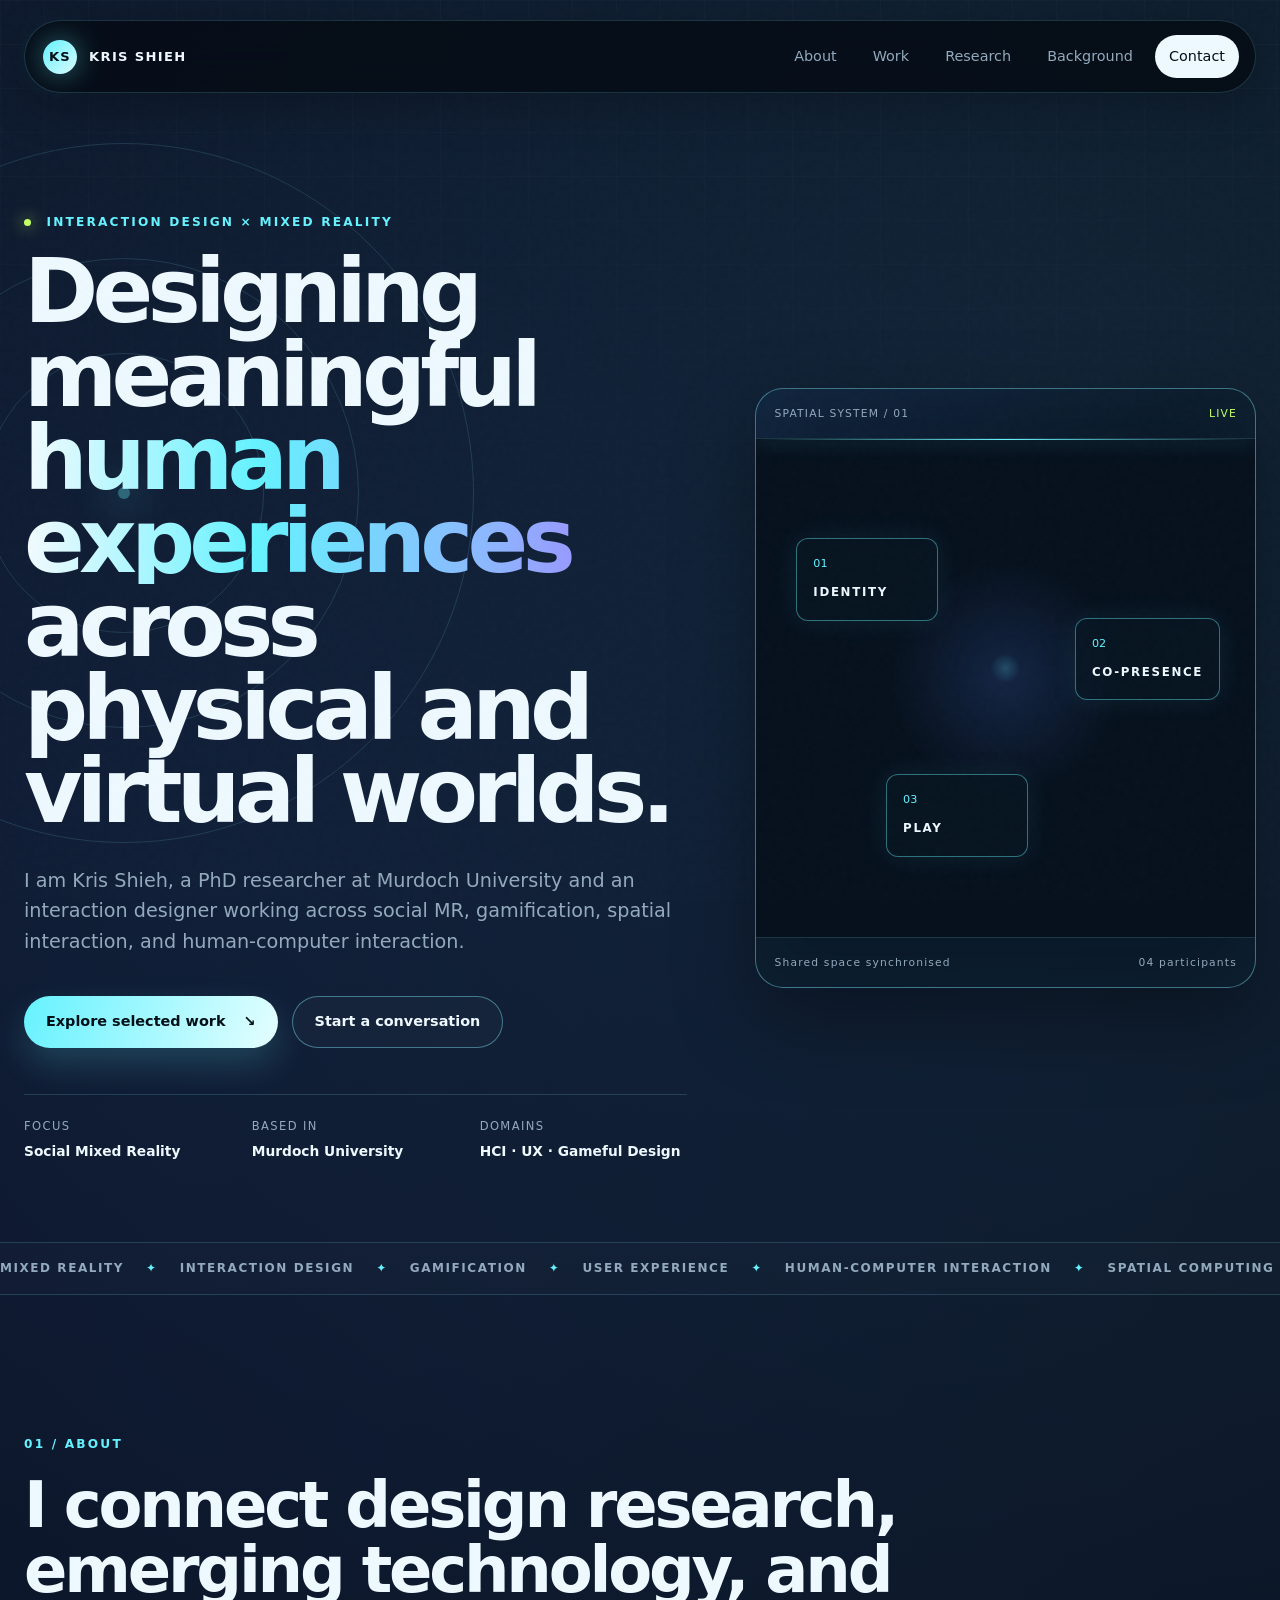
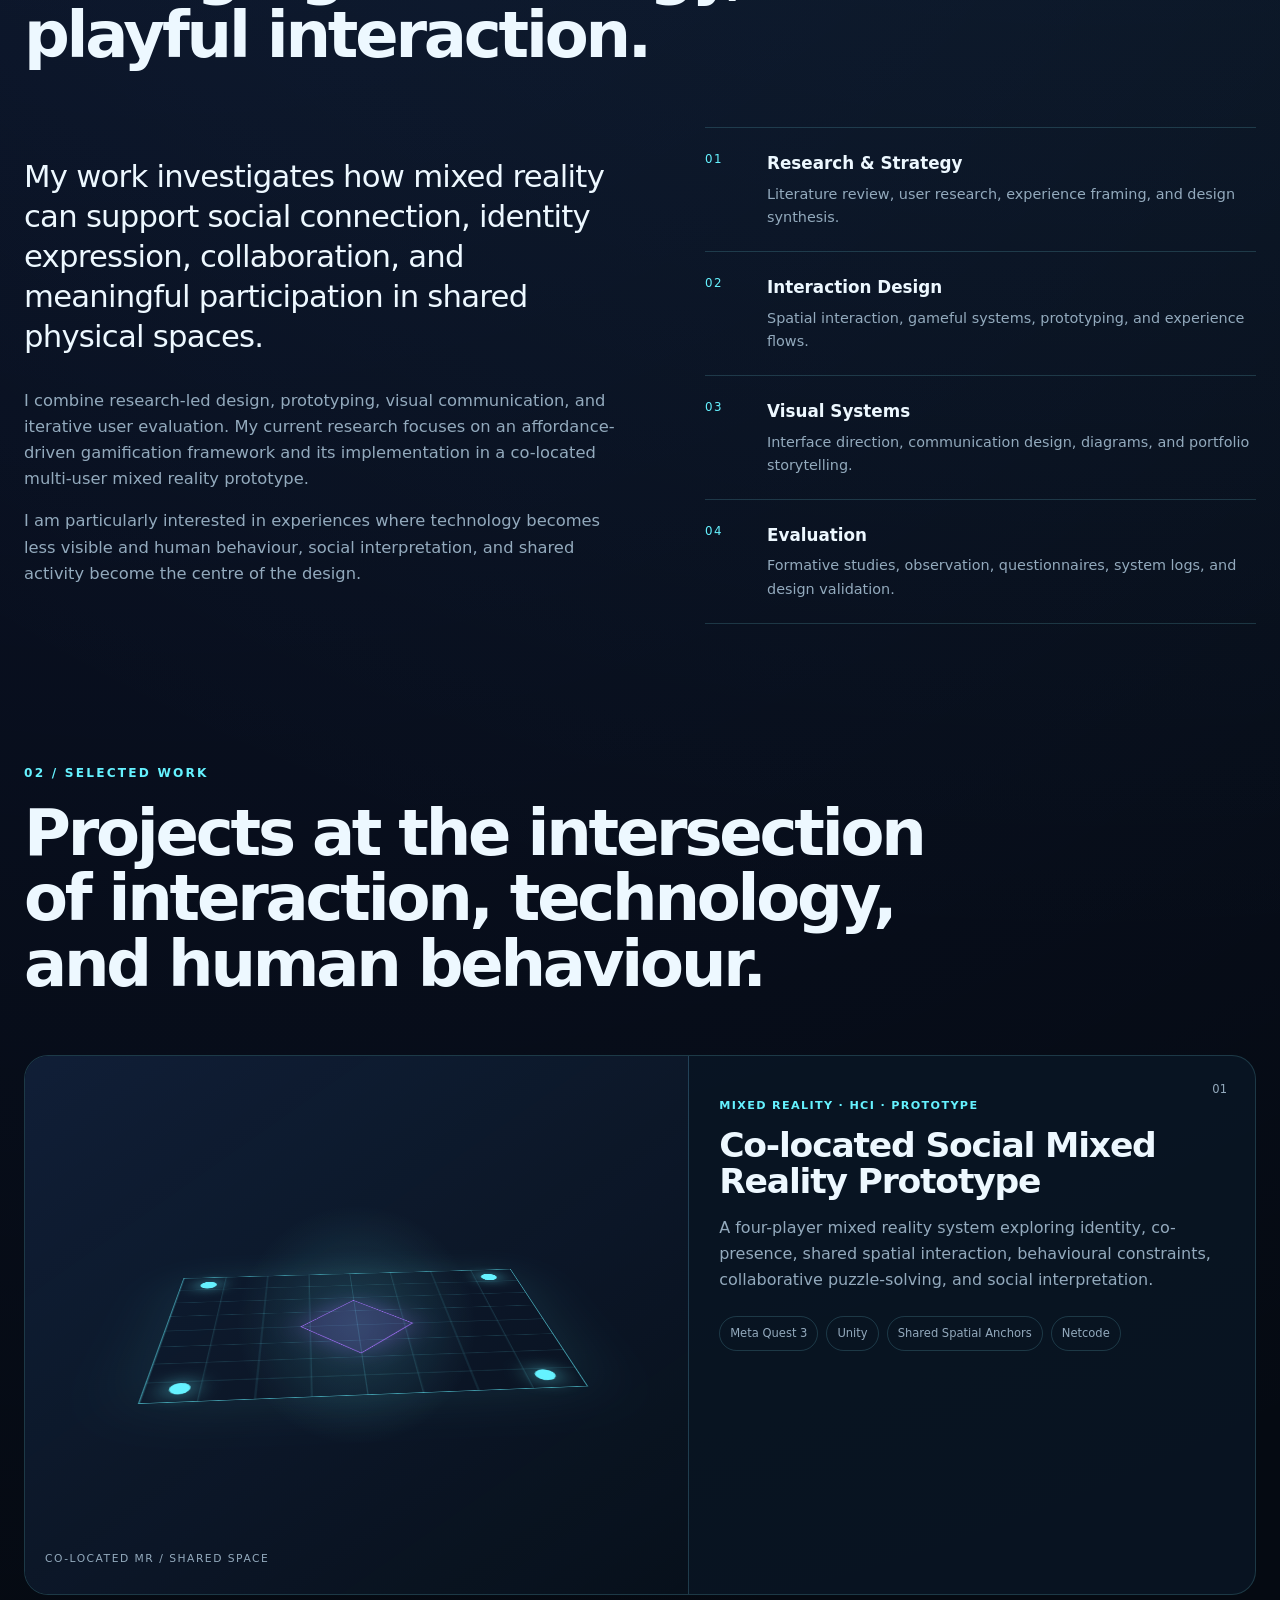
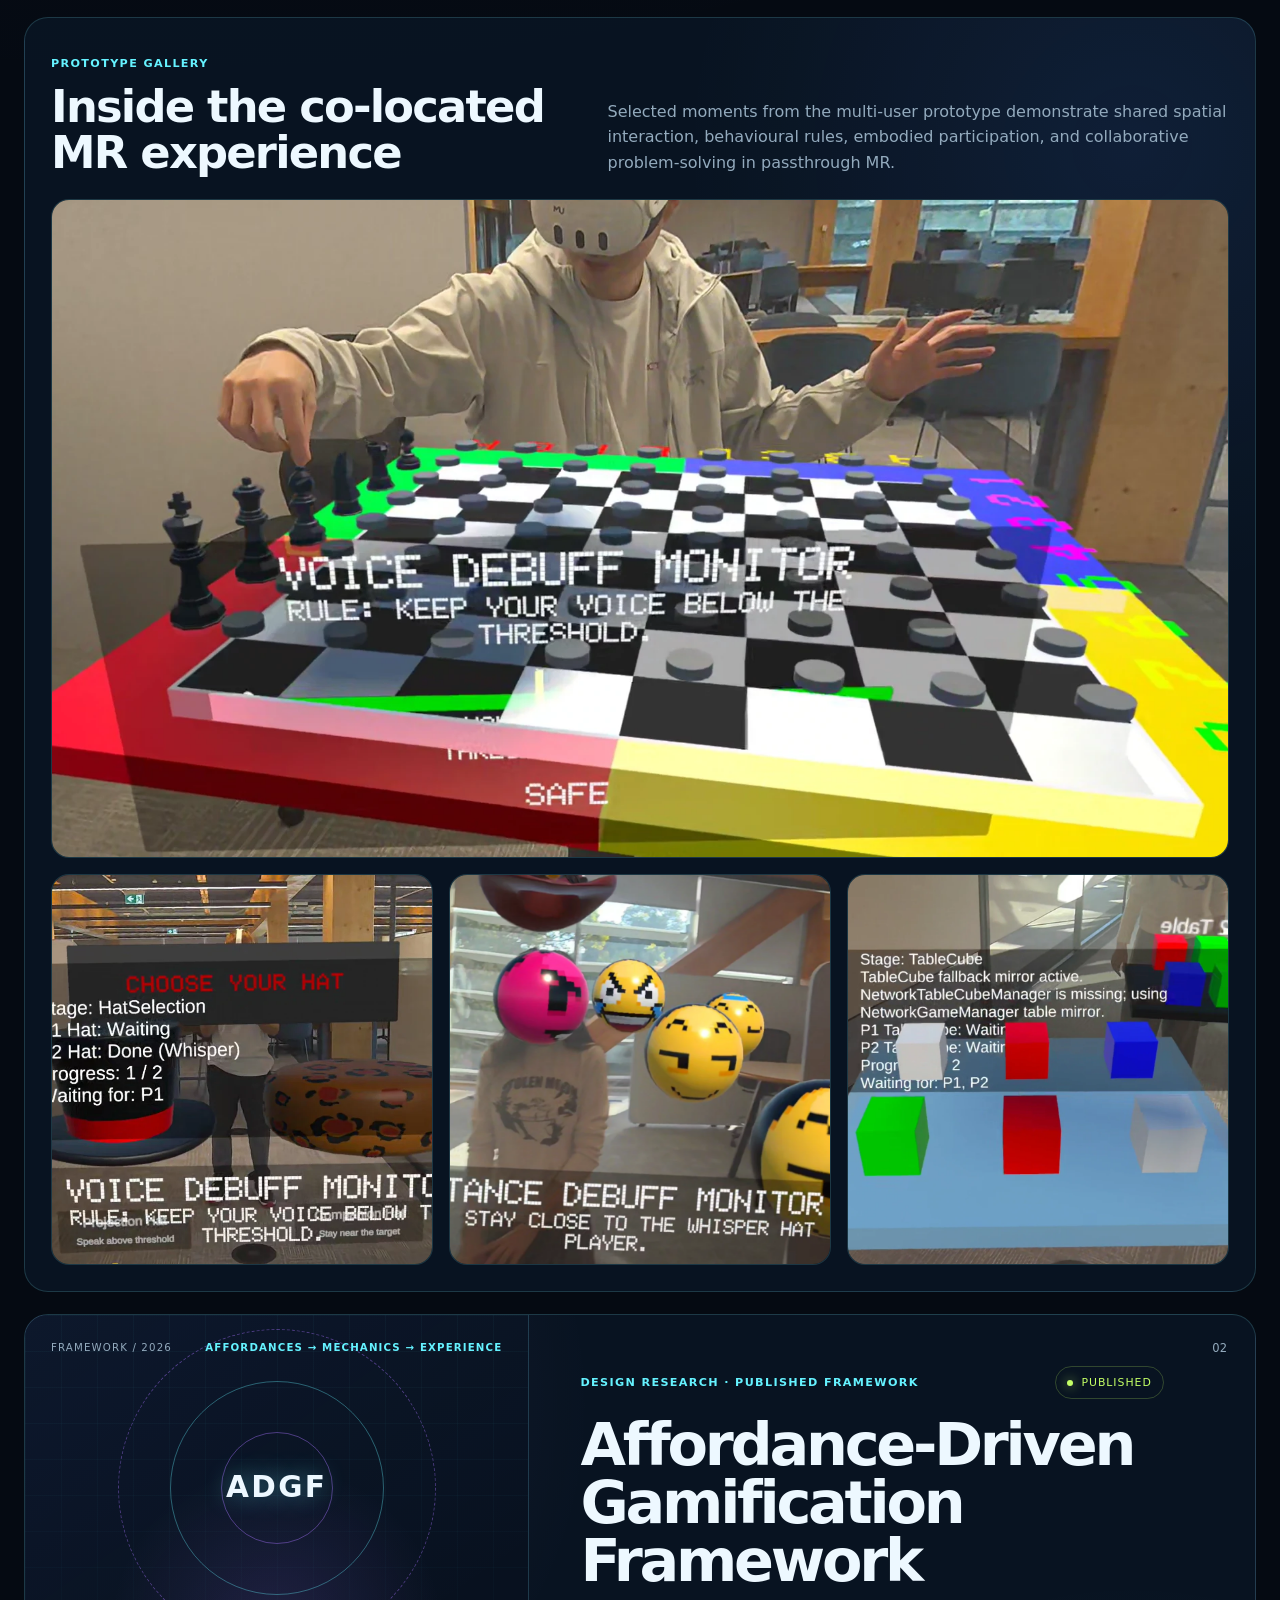
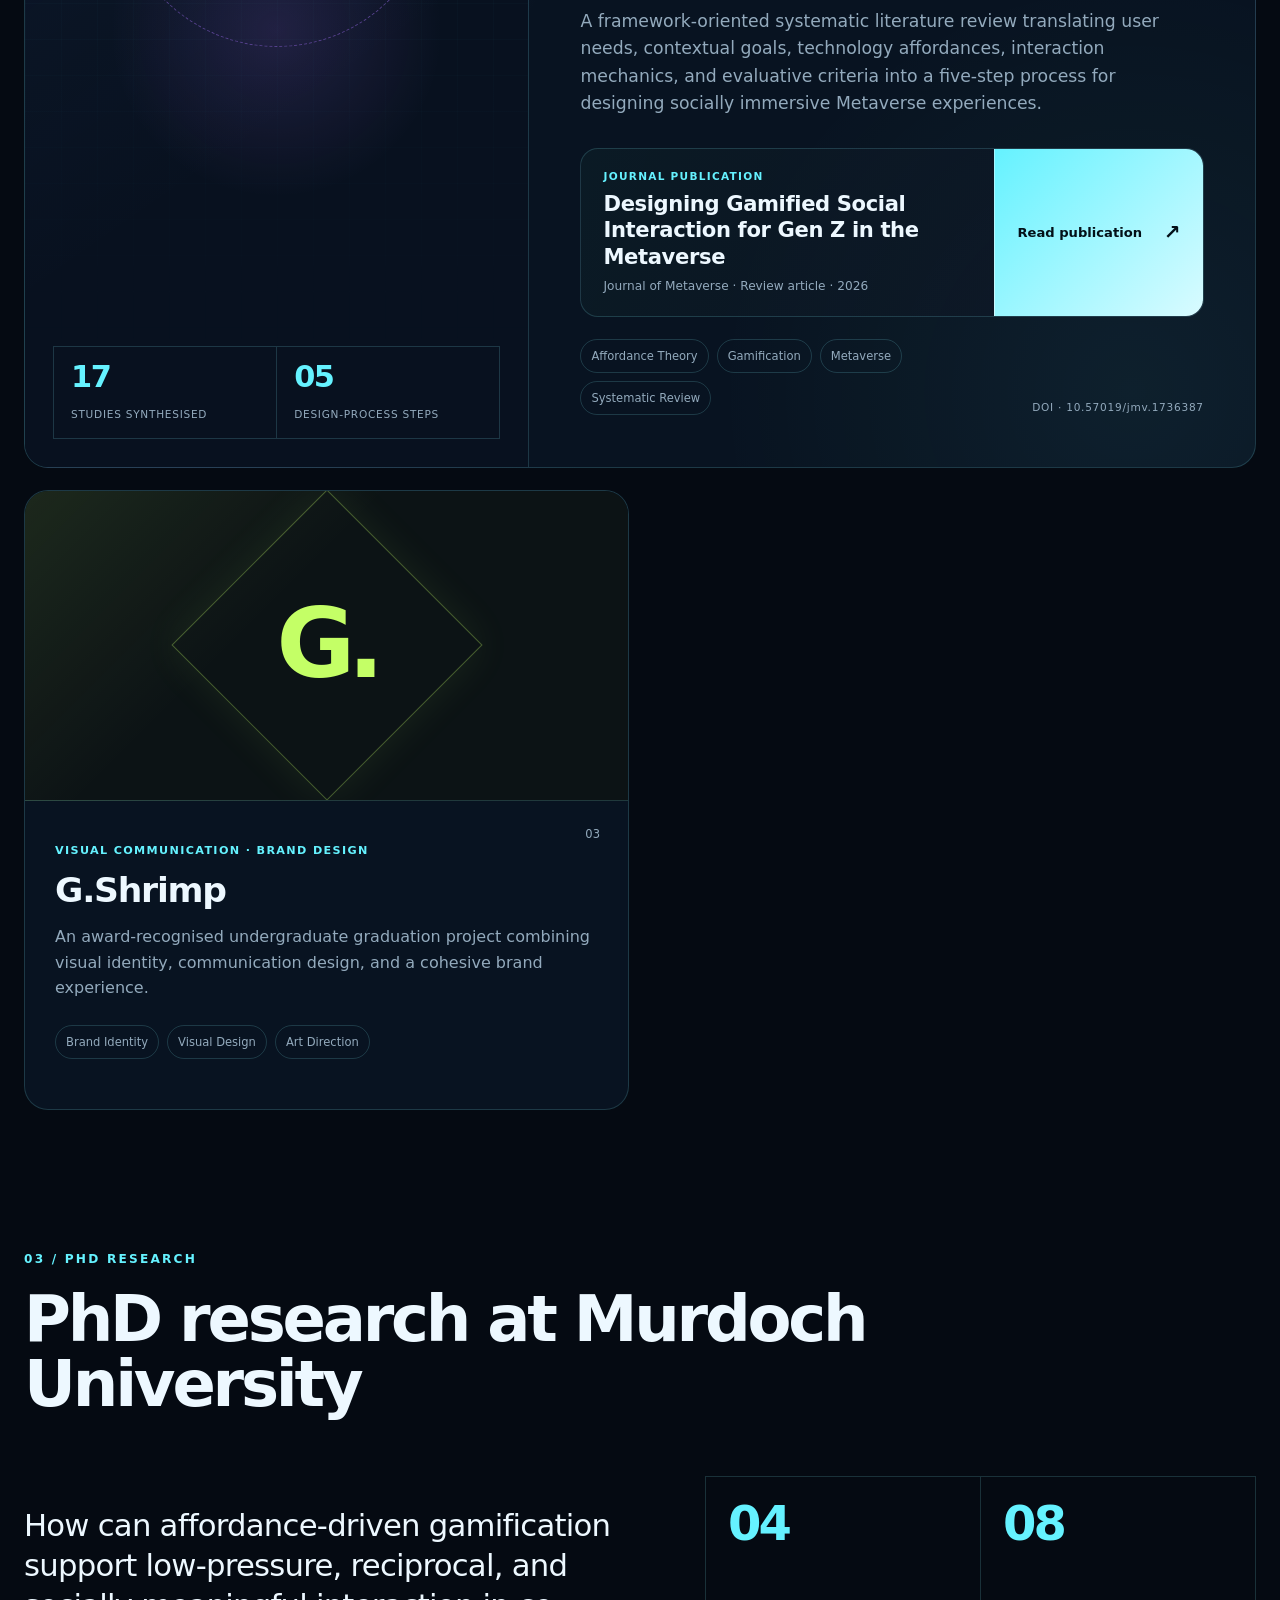
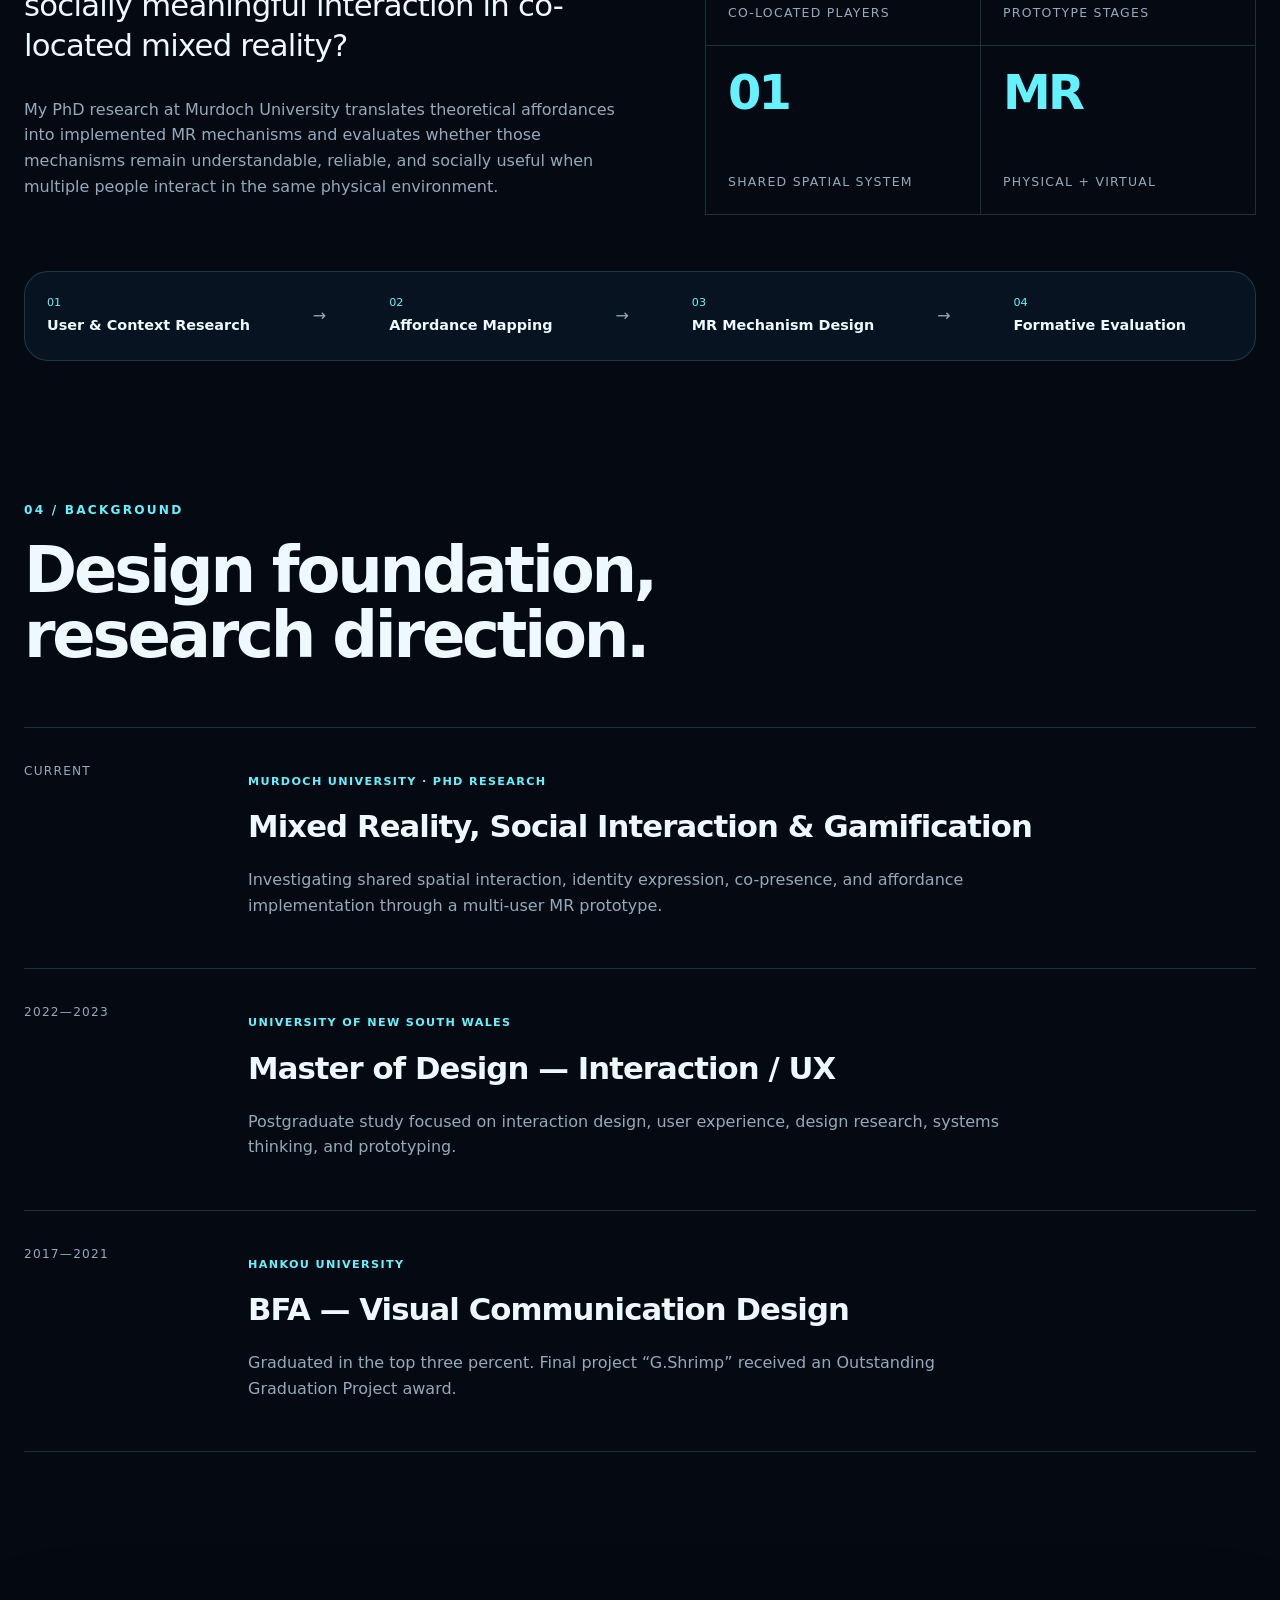
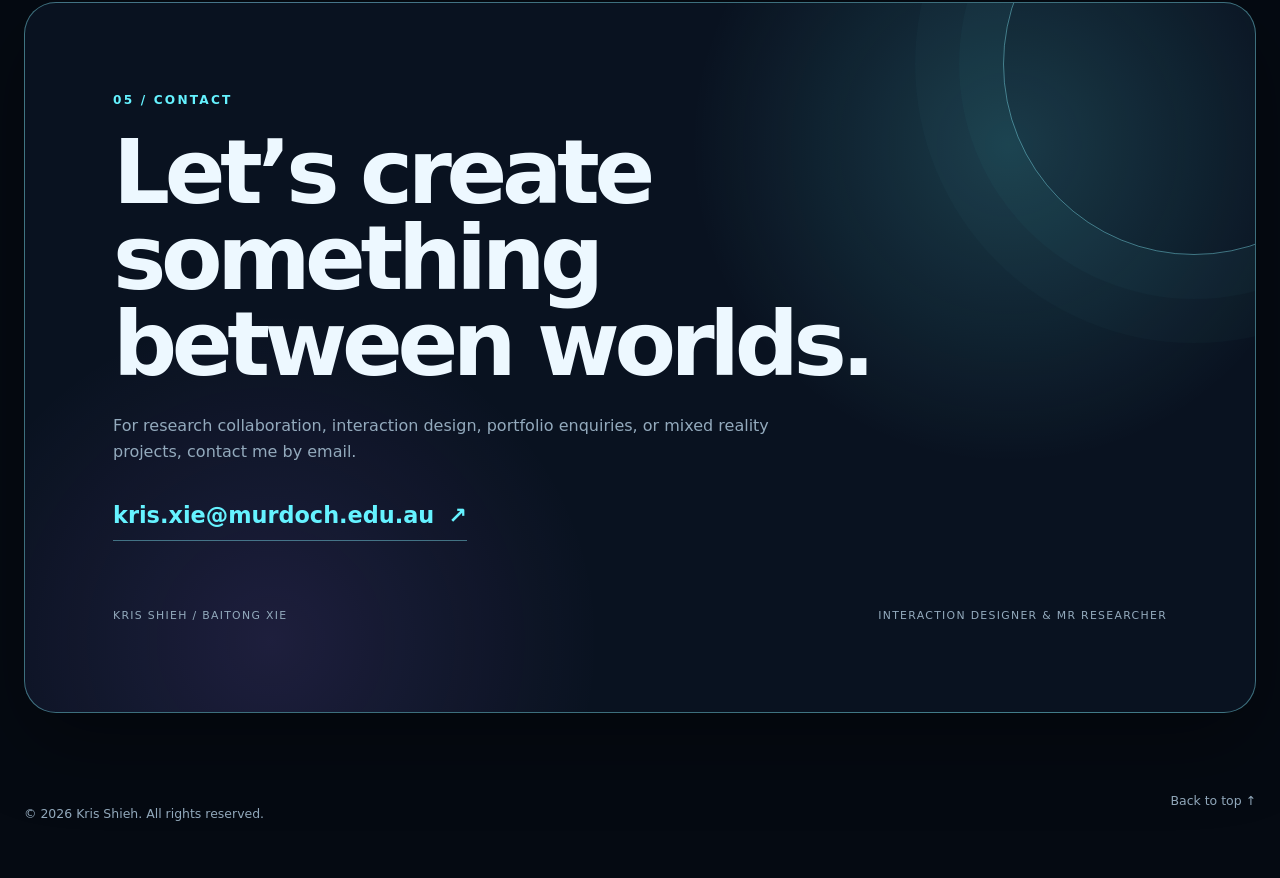
==== commit c247e74f: "Add files via upload" ====
--- a/index.html
+++ b/index.html
@@ -3,147 +3,528 @@
 <head>
   <meta charset="UTF-8" />
   <meta name="viewport" content="width=device-width, initial-scale=1.0" />
-  <meta name="description" content="Participate in a Murdoch University mixed reality research study using Meta Quest 3." />
-  <title>Participate in a Mixed Reality Study | De-buff Party</title>
+  <meta name="description" content="Kris Shieh — interaction designer and mixed reality researcher exploring social MR, gamification, and human-computer interaction." />
+  <meta name="keywords" content="Kris Shieh, Baitong Xie, portfolio, mixed reality, metaverse, interaction design, UX, HCI, gamification" />
+  <meta name="author" content="Kris Shieh" />
+  <meta name="theme-color" content="#07111f" />
+
+  <meta property="og:title" content="Kris Shieh — Interaction Designer & MR Researcher" />
+  <meta property="og:description" content="Portfolio and research in mixed reality, gamification, interaction design, and social computing." />
+  <meta property="og:type" content="website" />
+  <meta property="og:url" content="https://krisshieh.com" />
+
+  <title>Kris Shieh — Interaction Designer & MR Researcher</title>
+  <link rel="icon" href="favicon.svg" type="image/svg+xml" />
   <link rel="stylesheet" href="styles.css" />
+  <script src="script.js" defer></script>
 </head>
 <body>
-  <header class="nav">
-    <a class="brand" href="#top">DE-BUFF PARTY</a>
-    <nav>
-      <a href="#experience">Experience</a>
-      <a href="#details">Details</a>
-      <a href="#eligibility">Eligibility</a>
-      <a class="nav-cta" href="#register">Join the study</a>
+  <div class="noise" aria-hidden="true"></div>
+  <div class="cursor-glow" aria-hidden="true"></div>
+
+  <header class="site-header" id="top">
+    <a class="brand" href="#top" aria-label="Kris Shieh home">
+      <span class="brand-mark">KS</span>
+      <span class="brand-text">KRIS SHIEH</span>
+    </a>
+
+    <button class="menu-toggle" aria-expanded="false" aria-controls="site-nav">
+      <span></span><span></span>
+      <span class="sr-only">Toggle menu</span>
+    </button>
+
+    <nav id="site-nav" class="site-nav" aria-label="Primary navigation">
+      <a href="#about">About</a>
+      <a href="#work">Work</a>
+      <a href="#research">Research</a>
+      <a href="#background">Background</a>
+      <a class="nav-cta" href="#contact">Contact</a>
     </nav>
   </header>
 
-  <main id="top">
-    <section class="hero">
-      <div class="hero-copy">
-        <p class="eyebrow">MURDOCH UNIVERSITY · MIXED REALITY RESEARCH</p>
-        <h1>Play together.<br><span>Interact differently.</span></h1>
-        <p class="lead">Take part in a co-located multiplayer mixed reality study using Meta Quest 3 and help us explore how gameful design can support social interaction.</p>
+  <main>
+    <section class="hero section-shell">
+      <div class="hero-orbit" aria-hidden="true">
+        <div class="orbit orbit-one"></div>
+        <div class="orbit orbit-two"></div>
+        <div class="orbit orbit-three"></div>
+        <div class="core"></div>
+      </div>
+
+      <div class="hero-copy reveal">
+        <p class="eyebrow"><span class="signal-dot"></span> INTERACTION DESIGN × MIXED REALITY</p>
+        <h1>
+          Designing meaningful
+          <span class="gradient-text">human experiences</span>
+          across physical and virtual worlds.
+        </h1>
+        <p class="hero-description">
+          I am Kris Shieh, a PhD researcher at Murdoch University and an interaction designer working across
+          social MR, gamification, spatial interaction, and human-computer interaction.
+        </p>
+
         <div class="hero-actions">
-          <a class="button primary" href="#register">Register your interest</a>
-          <a class="button secondary" href="#experience">See the experience</a>
-        </div>
-        <p class="micro">Research participation is voluntary. Eligibility and study information are provided below.</p>
-      </div>
-
-      <div class="hero-visual" aria-label="De-buff Party visual">
-        <div class="orb orb-a"></div>
-        <div class="orb orb-b"></div>
-        <div class="orb orb-c"></div>
-        <div class="device-card">
-          <span class="card-label">CO-LOCATED MR / 4 PLAYERS</span>
-          <div class="visor">MR</div>
-          <p>Shared space · social interaction · collaborative play</p>
-        </div>
-      </div>
-    </section>
-
-    <section class="stats">
-      <div><strong>04</strong><span>co-located players</span></div>
-      <div><strong>MR</strong><span>Meta Quest 3</span></div>
-      <div><strong>01</strong><span>shared physical space</span></div>
-      <div><strong>YOU</strong><span>help evaluate the experience</span></div>
-    </section>
-
-    <section id="experience" class="section">
-      <div class="section-heading">
-        <p class="eyebrow">THE EXPERIENCE</p>
-        <h2>What will you do?</h2>
-        <p>You will join other participants in the same physical room and experience a multiplayer mixed reality prototype called <strong>De-buff Party</strong>.</p>
-      </div>
-
-      <div class="steps">
-        <article><span>01</span><h3>Wear a headset</h3><p>Use a Meta Quest 3 headset in a shared mixed reality environment.</p></article>
-        <article><span>02</span><h3>Play together</h3><p>Complete collaborative and social activities with other participants.</p></article>
-        <article><span>03</span><h3>Share feedback</h3><p>Complete the approved post-experience questionnaire and other study activities described in the Participant Information Sheet.</p></article>
-      </div>
-    </section>
-
-    <section class="gallery section">
-      <div class="section-heading">
-        <p class="eyebrow">PROTOTYPE</p>
-        <h2>Inside De-buff Party</h2>
-        <p>Replace the four placeholders below with approved screenshots from your prototype before recruitment begins.</p>
-      </div>
-      <div class="gallery-grid">
-        <figure><div class="placeholder">ADD IMAGE<br><small>Hat Selection</small></div><figcaption>Identity & behavioural cues</figcaption></figure>
-        <figure><div class="placeholder">ADD IMAGE<br><small>Emotion Bubble</small></div><figcaption>Low-pressure expression</figcaption></figure>
-        <figure><div class="placeholder">ADD IMAGE<br><small>Table Cube</small></div><figcaption>Shared spatial interaction</figcaption></figure>
-        <figure><div class="placeholder">ADD IMAGE<br><small>Chess Puzzle</small></div><figcaption>Collaborative problem-solving</figcaption></figure>
-      </div>
-    </section>
-
-    <section id="details" class="section split">
-      <div class="section-heading">
-        <p class="eyebrow">STUDY DETAILS</p>
-        <h2>Before you participate</h2>
-      </div>
-      <div class="detail-grid">
-        <div><span>Location</span><strong>Murdoch University</strong></div>
-        <div><span>Session format</span><strong>4 participants</strong></div>
-        <div><span>Equipment</span><strong>Meta Quest 3</strong></div>
-        <div><span>Duration</span><strong>[INSERT APPROVED DURATION]</strong></div>
-        <div><span>Compensation</span><strong>[INSERT APPROVED INFORMATION]</strong></div>
-        <div><span>Study reference</span><strong>[INSERT ETHICS APPROVAL NUMBER]</strong></div>
-      </div>
-    </section>
-
-    <section id="eligibility" class="section eligibility">
-      <div class="section-heading">
-        <p class="eyebrow">ELIGIBILITY</p>
-        <h2>Who can participate?</h2>
-      </div>
-      <div class="eligibility-box">
-        <p>Insert the inclusion and exclusion criteria exactly as approved in your ethics and recruitment materials.</p>
-        <ul>
-          <li>[APPROVED AGE RANGE]</li>
-          <li>[APPROVED ELIGIBILITY REQUIREMENT]</li>
-          <li>[APPROVED HEALTH / VR SAFETY REQUIREMENT, IF APPLICABLE]</li>
-          <li>[OTHER APPROVED CRITERIA]</li>
-        </ul>
-      </div>
-    </section>
-
-    <section id="register" class="register section">
-      <div>
-        <p class="eyebrow">INTERESTED?</p>
-        <h2>Join the study.</h2>
-        <p>Read the study information and register your interest using the approved recruitment form.</p>
-      </div>
-      <div class="register-actions">
-        <a class="button primary large" id="registrationLink" href="REPLACE_WITH_APPROVED_FORM_URL" target="_blank" rel="noopener">Register your interest ↗</a>
-        <a class="text-link" href="REPLACE_WITH_PARTICIPANT_INFORMATION_SHEET_URL" target="_blank" rel="noopener">Read the Participant Information Sheet ↗</a>
-      </div>
-    </section>
-
-    <section class="qr-section section">
-      <div>
-        <p class="eyebrow">SHARE THIS STUDY</p>
-        <h2>Scan to visit this page</h2>
-        <p>This QR code points to <strong>https://krisshieh.com/participate/</strong>. It will work once this page has been uploaded to that address.</p>
-      </div>
-      <img src="qr-participate.png" alt="QR code for the participant recruitment website" />
+          <a class="button button-primary" href="#work">
+            Explore selected work
+            <span aria-hidden="true">↘</span>
+          </a>
+          <a class="button button-secondary" href="#contact">Start a conversation</a>
+        </div>
+
+        <div class="hero-meta" aria-label="Professional focus">
+          <div>
+            <span>Focus</span>
+            <strong>Social Mixed Reality</strong>
+          </div>
+          <div>
+            <span>Based in</span>
+            <strong>Murdoch University</strong>
+          </div>
+          <div>
+            <span>Domains</span>
+            <strong>HCI · UX · Gameful Design</strong>
+          </div>
+        </div>
+      </div>
+
+      <div class="hero-interface reveal" aria-label="Decorative mixed reality interface">
+        <div class="interface-top">
+          <span>SPATIAL SYSTEM / 01</span>
+          <span class="status">LIVE</span>
+        </div>
+        <div class="interface-viewport">
+          <div class="grid-plane"></div>
+          <div class="holo-card card-a">
+            <span>01</span>
+            <strong>IDENTITY</strong>
+          </div>
+          <div class="holo-card card-b">
+            <span>02</span>
+            <strong>CO-PRESENCE</strong>
+          </div>
+          <div class="holo-card card-c">
+            <span>03</span>
+            <strong>PLAY</strong>
+          </div>
+          <div class="scan-line"></div>
+        </div>
+        <div class="interface-bottom">
+          <span>Shared space synchronised</span>
+          <span>04 participants</span>
+        </div>
+      </div>
+    </section>
+
+    <section class="ticker" aria-label="Areas of practice">
+      <div class="ticker-track">
+        <span>MIXED REALITY</span><i>✦</i>
+        <span>INTERACTION DESIGN</span><i>✦</i>
+        <span>GAMIFICATION</span><i>✦</i>
+        <span>USER EXPERIENCE</span><i>✦</i>
+        <span>HUMAN-COMPUTER INTERACTION</span><i>✦</i>
+        <span>SPATIAL COMPUTING</span><i>✦</i>
+        <span>MIXED REALITY</span><i>✦</i>
+        <span>INTERACTION DESIGN</span><i>✦</i>
+      </div>
+    </section>
+
+    <section id="about" class="section-shell content-section">
+      <div class="section-heading reveal">
+        <p class="eyebrow">01 / ABOUT</p>
+        <h2>I connect design research, emerging technology, and playful interaction.</h2>
+      </div>
+
+      <div class="about-grid">
+        <div class="about-copy reveal">
+          <p class="large-copy">
+            My work investigates how mixed reality can support social connection, identity
+            expression, collaboration, and meaningful participation in shared physical spaces.
+          </p>
+          <p>
+            I combine research-led design, prototyping, visual communication, and iterative user
+            evaluation. My current research focuses on an affordance-driven gamification framework
+            and its implementation in a co-located multi-user mixed reality prototype.
+          </p>
+          <p>
+            I am particularly interested in experiences where technology becomes less visible and
+            human behaviour, social interpretation, and shared activity become the centre of the design.
+          </p>
+        </div>
+
+        <div class="capability-panel reveal">
+          <div class="capability">
+            <span>01</span>
+            <div>
+              <h3>Research & Strategy</h3>
+              <p>Literature review, user research, experience framing, and design synthesis.</p>
+            </div>
+          </div>
+          <div class="capability">
+            <span>02</span>
+            <div>
+              <h3>Interaction Design</h3>
+              <p>Spatial interaction, gameful systems, prototyping, and experience flows.</p>
+            </div>
+          </div>
+          <div class="capability">
+            <span>03</span>
+            <div>
+              <h3>Visual Systems</h3>
+              <p>Interface direction, communication design, diagrams, and portfolio storytelling.</p>
+            </div>
+          </div>
+          <div class="capability">
+            <span>04</span>
+            <div>
+              <h3>Evaluation</h3>
+              <p>Formative studies, observation, questionnaires, system logs, and design validation.</p>
+            </div>
+          </div>
+        </div>
+      </div>
+    </section>
+
+    <section id="work" class="section-shell content-section">
+      <div class="section-heading reveal">
+        <p class="eyebrow">02 / SELECTED WORK</p>
+        <h2>Projects at the intersection of interaction, technology, and human behaviour.</h2>
+      </div>
+
+      <div class="project-grid">
+        <article class="project-card project-featured reveal">
+          <div class="project-visual visual-mr" aria-hidden="true">
+            <div class="spatial-board">
+              <span class="node node-1"></span>
+              <span class="node node-2"></span>
+              <span class="node node-3"></span>
+              <span class="node node-4"></span>
+              <div class="board-object"></div>
+            </div>
+            <p>CO-LOCATED MR / SHARED SPACE</p>
+          </div>
+          <div class="project-content">
+            <div class="project-number">01</div>
+            <p class="project-type">Mixed Reality · HCI · Prototype</p>
+            <h3>Co-located Social Mixed Reality Prototype</h3>
+            <p>
+              A four-player mixed reality system exploring identity, co-presence, shared spatial
+              interaction, behavioural constraints, collaborative puzzle-solving, and social interpretation.
+            </p>
+            <ul class="tag-list">
+              <li>Meta Quest 3</li>
+              <li>Unity</li>
+              <li>Shared Spatial Anchors</li>
+              <li>Netcode</li>
+            </ul>
+          </div>
+        </article>
+
+        <section class="prototype-gallery reveal" aria-labelledby="prototype-gallery-title">
+          <div class="gallery-heading">
+            <div>
+              <p class="project-type">Prototype Gallery</p>
+              <h3 id="prototype-gallery-title">Inside the co-located MR experience</h3>
+            </div>
+            <p>
+              Selected moments from the multi-user prototype demonstrate shared spatial interaction,
+              behavioural rules, embodied participation, and collaborative problem-solving in passthrough MR.
+            </p>
+          </div>
+
+          <div class="gallery-grid gallery-grid-four">
+            <figure class="gallery-item gallery-item-hero">
+              <img
+                src="assets/prototype-chess-puzzle.webp"
+                alt="Participant interacting with a shared mixed reality chess puzzle"
+                loading="lazy"
+              />
+              <figcaption>
+                <span>01</span>
+                <div>
+                  <strong>Shared Chess Puzzle</strong>
+                  <p>Co-located manipulation, distributed clues, and collaborative spatial deduction.</p>
+                </div>
+              </figcaption>
+            </figure>
+
+            <figure class="gallery-item">
+              <img
+                src="assets/prototype-hat-selection.webp"
+                alt="Mixed reality Hat Selection interface showing four behavioural hats"
+                loading="lazy"
+              />
+              <figcaption>
+                <span>02</span>
+                <div>
+                  <strong>Hat Selection</strong>
+                  <p>Visible identity cues assign voice- and distance-based behavioural conditions.</p>
+                </div>
+              </figcaption>
+            </figure>
+
+            <figure class="gallery-item">
+              <img
+                src="assets/prototype-emotion-bubble.webp"
+                alt="Mixed reality Emotion Bubble stage with floating expressive spheres"
+                loading="lazy"
+              />
+              <figcaption>
+                <span>03</span>
+                <div>
+                  <strong>Emotion Bubble</strong>
+                  <p>Participants express a mood while locating clues distributed through the shared space.</p>
+                </div>
+              </figcaption>
+            </figure>
+
+            <figure class="gallery-item">
+              <img
+                src="assets/prototype-table-cube.webp"
+                alt="Mixed reality Table Cube activity with coloured cubes on a shared table"
+                loading="lazy"
+              />
+              <figcaption>
+                <span>04</span>
+                <div>
+                  <strong>Table Cube</strong>
+                  <p>A synchronised colour-matching task explores procedural clarity and shared feedback.</p>
+                </div>
+              </figcaption>
+            </figure>
+          </div>
+        </section>
+
+        <article class="project-card framework-project reveal">
+          <div class="framework-visual" aria-hidden="true">
+            <div class="framework-orbit-system">
+              <div class="framework-ring ring-a"></div>
+              <div class="framework-ring ring-b"></div>
+              <div class="framework-ring ring-c"></div>
+              <div class="framework-label">ADGF</div>
+            </div>
+
+            <div class="framework-visual-meta">
+              <span>Framework / 2026</span>
+              <strong>Affordances → Mechanics → Experience</strong>
+            </div>
+
+            <div class="framework-data">
+              <div>
+                <strong>17</strong>
+                <span>studies synthesised</span>
+              </div>
+              <div>
+                <strong>05</strong>
+                <span>design-process steps</span>
+              </div>
+            </div>
+          </div>
+
+          <div class="framework-content">
+            <div class="framework-topline">
+              <p class="project-type">Design Research · Published Framework</p>
+              <span class="publication-status">
+                <i aria-hidden="true"></i>
+                Published
+              </span>
+            </div>
+
+            <div class="project-number">02</div>
+
+            <h3>Affordance-Driven Gamification Framework</h3>
+
+            <p class="framework-summary">
+              A framework-oriented systematic literature review translating user needs,
+              contextual goals, technology affordances, interaction mechanics, and evaluative
+              criteria into a five-step process for designing socially immersive Metaverse experiences.
+            </p>
+
+            <div class="publication-panel">
+              <div class="publication-copy">
+                <p class="publication-kicker">Journal publication</p>
+                <h4>Designing Gamified Social Interaction for Gen Z in the Metaverse</h4>
+                <p>Journal of Metaverse · Review article · 2026</p>
+              </div>
+
+              <a
+                class="publication-link"
+                href="https://dergipark.org.tr/en/pub/jmv/article/1736387"
+                target="_blank"
+                rel="noopener noreferrer"
+                aria-label="Read the ADGF publication in Journal of Metaverse"
+              >
+                <span>Read publication</span>
+                <strong aria-hidden="true">↗</strong>
+              </a>
+            </div>
+
+            <div class="framework-footer">
+              <ul class="tag-list">
+                <li>Affordance Theory</li>
+                <li>Gamification</li>
+                <li>Metaverse</li>
+                <li>Systematic Review</li>
+              </ul>
+
+              <span class="publication-doi">DOI · 10.57019/jmv.1736387</span>
+            </div>
+          </div>
+        </article>
+
+        <article class="project-card reveal">
+          <div class="project-visual visual-brand" aria-hidden="true">
+            <div class="shrimp-mark">G.</div>
+            <div class="brand-lines"></div>
+          </div>
+          <div class="project-content">
+            <div class="project-number">03</div>
+            <p class="project-type">Visual Communication · Brand Design</p>
+            <h3>G.Shrimp</h3>
+            <p>
+              An award-recognised undergraduate graduation project combining visual identity,
+              communication design, and a cohesive brand experience.
+            </p>
+            <ul class="tag-list">
+              <li>Brand Identity</li>
+              <li>Visual Design</li>
+              <li>Art Direction</li>
+            </ul>
+          </div>
+        </article>
+      </div>
+    </section>
+
+    <section id="research" class="section-shell content-section research-section">
+      <div class="section-heading reveal">
+        <p class="eyebrow">03 / PHD RESEARCH</p>
+        <h2>PhD research at Murdoch University</h2>
+      </div>
+
+      <div class="research-grid">
+        <div class="research-statement reveal">
+          <p class="large-copy">
+            How can affordance-driven gamification support low-pressure, reciprocal, and socially
+            meaningful interaction in co-located mixed reality?
+          </p>
+          <p>
+            My PhD research at Murdoch University translates theoretical affordances into implemented MR mechanisms and
+            evaluates whether those mechanisms remain understandable, reliable, and socially useful
+            when multiple people interact in the same physical environment.
+          </p>
+        </div>
+
+        <div class="research-metrics reveal">
+          <div class="metric">
+            <strong>04</strong>
+            <span>co-located players</span>
+          </div>
+          <div class="metric">
+            <strong>08</strong>
+            <span>prototype stages</span>
+          </div>
+          <div class="metric">
+            <strong>01</strong>
+            <span>shared spatial system</span>
+          </div>
+          <div class="metric">
+            <strong>MR</strong>
+            <span>physical + virtual</span>
+          </div>
+        </div>
+      </div>
+
+      <div class="research-flow reveal" aria-label="Research process">
+        <div>
+          <span>01</span>
+          <strong>User & Context Research</strong>
+        </div>
+        <i>→</i>
+        <div>
+          <span>02</span>
+          <strong>Affordance Mapping</strong>
+        </div>
+        <i>→</i>
+        <div>
+          <span>03</span>
+          <strong>MR Mechanism Design</strong>
+        </div>
+        <i>→</i>
+        <div>
+          <span>04</span>
+          <strong>Formative Evaluation</strong>
+        </div>
+      </div>
+    </section>
+
+    <section id="background" class="section-shell content-section">
+      <div class="section-heading reveal">
+        <p class="eyebrow">04 / BACKGROUND</p>
+        <h2>Design foundation, research direction.</h2>
+      </div>
+
+      <div class="timeline">
+        <article class="timeline-item reveal">
+          <div class="timeline-year">CURRENT</div>
+          <div>
+            <p class="timeline-label">Murdoch University · PhD Research</p>
+            <h3>Mixed Reality, Social Interaction & Gamification</h3>
+            <p>
+              Investigating shared spatial interaction, identity expression, co-presence, and
+              affordance implementation through a multi-user MR prototype.
+            </p>
+          </div>
+        </article>
+
+        <article class="timeline-item reveal">
+          <div class="timeline-year">2022—2023</div>
+          <div>
+            <p class="timeline-label">University of New South Wales</p>
+            <h3>Master of Design — Interaction / UX</h3>
+            <p>
+              Postgraduate study focused on interaction design, user experience, design research,
+              systems thinking, and prototyping.
+            </p>
+          </div>
+        </article>
+
+        <article class="timeline-item reveal">
+          <div class="timeline-year">2017—2021</div>
+          <div>
+            <p class="timeline-label">Hankou University</p>
+            <h3>BFA — Visual Communication Design</h3>
+            <p>
+              Graduated in the top three percent. Final project “G.Shrimp” received an Outstanding
+              Graduation Project award.
+            </p>
+          </div>
+        </article>
+      </div>
+    </section>
+
+    <section id="contact" class="section-shell contact-section">
+      <div class="contact-card reveal">
+        <p class="eyebrow">05 / CONTACT</p>
+        <h2>Let’s create something between worlds.</h2>
+        <p>
+          For research collaboration, interaction design, portfolio enquiries, or mixed reality projects,
+          contact me by email.
+        </p>
+        <a class="contact-link" href="mailto:kris.xie@murdoch.edu.au">
+          kris.xie@murdoch.edu.au
+          <span aria-hidden="true">↗</span>
+        </a>
+
+        <div class="contact-meta">
+          <span>KRIS SHIEH / BAITONG XIE</span>
+          <span>INTERACTION DESIGNER & MR RESEARCHER</span>
+        </div>
+      </div>
     </section>
   </main>
 
-  <footer>
-    <div>
-      <strong>Kris Xie</strong>
-      <p>PhD Research · Murdoch University</p>
-      <a href="mailto:kris.xie@murdoch.edu.au">kris.xie@murdoch.edu.au</a>
-    </div>
-    <div class="footer-note">
-      <p>[INSERT SCHOOL / RESEARCH GROUP IF REQUIRED]</p>
-      <p>[INSERT SUPERVISOR INFORMATION IF REQUIRED]</p>
-      <p>This webpage must remain consistent with the study's approved ethics and recruitment materials.</p>
-    </div>
+  <footer class="site-footer section-shell">
+    <p>© <span id="year"></span> Kris Shieh. All rights reserved.</p>
+    <a href="#top">Back to top ↑</a>
   </footer>
-
-  <script src="script.js"></script>
 </body>
 </html>
--- a/styles.css
+++ b/styles.css
@@ -1,151 +1,1777 @@
-@import url('https://fonts.googleapis.com/css2?family=Inter:wght@400;500;600;700&family=Space+Grotesk:wght@500;600;700&display=swap');
-
 :root {
-  --bg: #090b10;
-  --panel: #11151d;
-  --panel-2: #171c26;
-  --text: #f5f7fb;
-  --muted: #aab2c0;
-  --line: rgba(255,255,255,.12);
-  --accent: #b8ff3d;
-  --accent-2: #76e6ff;
-  --max: 1180px;
-}
-
-* { box-sizing: border-box; }
-html { scroll-behavior: smooth; }
+  --bg: #050a12;
+  --bg-soft: #081321;
+  --panel: rgba(11, 24, 39, 0.72);
+  --panel-strong: rgba(10, 20, 34, 0.92);
+  --line: rgba(133, 241, 255, 0.17);
+  --line-strong: rgba(133, 241, 255, 0.42);
+  --text: #edf8ff;
+  --muted: #93aabd;
+  --cyan: #65f2ff;
+  --blue: #5388ff;
+  --violet: #a872ff;
+  --lime: #c4ff66;
+  --max-width: 1240px;
+  --radius: 24px;
+  --shadow: 0 30px 80px rgba(0, 0, 0, 0.35);
+}
+
+* {
+  box-sizing: border-box;
+}
+
+html {
+  scroll-behavior: smooth;
+}
+
 body {
   margin: 0;
+  background:
+    radial-gradient(circle at 15% 10%, rgba(68, 102, 255, 0.12), transparent 30%),
+    radial-gradient(circle at 85% 5%, rgba(101, 242, 255, 0.09), transparent 25%),
+    var(--bg);
   color: var(--text);
+  font-family: Inter, ui-sans-serif, system-ui, -apple-system, BlinkMacSystemFont, "Segoe UI", sans-serif;
+  line-height: 1.6;
+  overflow-x: hidden;
+}
+
+body::before {
+  content: "";
+  position: fixed;
+  inset: 0;
+  pointer-events: none;
+  background-image:
+    linear-gradient(rgba(255, 255, 255, 0.018) 1px, transparent 1px),
+    linear-gradient(90deg, rgba(255, 255, 255, 0.018) 1px, transparent 1px);
+  background-size: 44px 44px;
+  mask-image: linear-gradient(to bottom, black, transparent 78%);
+  z-index: -2;
+}
+
+.noise {
+  position: fixed;
+  inset: 0;
+  opacity: 0.035;
+  pointer-events: none;
+  z-index: 20;
+  background-image: url("data:image/svg+xml,%3Csvg viewBox='0 0 160 160' xmlns='http://www.w3.org/2000/svg'%3E%3Cfilter id='n'%3E%3CfeTurbulence type='fractalNoise' baseFrequency='.9' numOctaves='2' stitchTiles='stitch'/%3E%3C/filter%3E%3Crect width='100%25' height='100%25' filter='url(%23n)' opacity='.5'/%3E%3C/svg%3E");
+}
+
+.cursor-glow {
+  position: fixed;
+  width: 420px;
+  height: 420px;
+  border-radius: 50%;
+  background: radial-gradient(circle, rgba(101, 242, 255, 0.08), transparent 68%);
+  transform: translate(-50%, -50%);
+  pointer-events: none;
+  z-index: -1;
+  opacity: 0;
+  transition: opacity 0.3s ease;
+}
+
+a {
+  color: inherit;
+}
+
+img {
+  max-width: 100%;
+}
+
+button,
+a {
+  -webkit-tap-highlight-color: transparent;
+}
+
+.sr-only {
+  position: absolute;
+  width: 1px;
+  height: 1px;
+  padding: 0;
+  margin: -1px;
+  overflow: hidden;
+  clip: rect(0, 0, 0, 0);
+  white-space: nowrap;
+  border: 0;
+}
+
+.section-shell {
+  width: min(calc(100% - 48px), var(--max-width));
+  margin-inline: auto;
+}
+
+.site-header {
+  width: min(calc(100% - 48px), var(--max-width));
+  margin: 20px auto 0;
+  padding: 14px 16px 14px 18px;
+  border: 1px solid var(--line);
+  border-radius: 999px;
+  background: rgba(5, 10, 18, 0.76);
+  backdrop-filter: blur(18px);
+  display: flex;
+  align-items: center;
+  justify-content: space-between;
+  position: sticky;
+  top: 16px;
+  z-index: 50;
+  box-shadow: 0 14px 45px rgba(0, 0, 0, 0.22);
+}
+
+.brand {
+  display: inline-flex;
+  align-items: center;
+  gap: 12px;
+  text-decoration: none;
+  font-weight: 800;
+  letter-spacing: 0.1em;
+  font-size: 0.82rem;
+}
+
+.brand-mark {
+  display: grid;
+  place-items: center;
+  width: 34px;
+  aspect-ratio: 1;
+  border-radius: 50%;
+  color: #031018;
+  background: linear-gradient(135deg, var(--cyan), #d9fbff);
+  box-shadow: 0 0 28px rgba(101, 242, 255, 0.42);
+}
+
+.site-nav {
+  display: flex;
+  align-items: center;
+  gap: 8px;
+}
+
+.site-nav a {
+  text-decoration: none;
+  color: var(--muted);
+  font-size: 0.9rem;
+  padding: 10px 14px;
+  border-radius: 999px;
+  transition: 0.25s ease;
+}
+
+.site-nav a:hover {
+  color: var(--text);
+  background: rgba(255, 255, 255, 0.05);
+}
+
+.site-nav .nav-cta {
+  color: #041018;
+  background: var(--text);
+}
+
+.site-nav .nav-cta:hover {
+  color: #041018;
+  background: var(--cyan);
+}
+
+.menu-toggle {
+  display: none;
+  width: 42px;
+  height: 42px;
+  border-radius: 50%;
+  border: 1px solid var(--line);
+  background: transparent;
+  color: var(--text);
+}
+
+.menu-toggle span:not(.sr-only) {
+  display: block;
+  width: 17px;
+  height: 1px;
+  background: currentColor;
+  margin: 5px auto;
+}
+
+.hero {
+  min-height: 820px;
+  padding: 120px 0 80px;
+  display: grid;
+  grid-template-columns: 1.14fr 0.86fr;
+  gap: 68px;
+  align-items: center;
+  position: relative;
+}
+
+.hero-orbit {
+  position: absolute;
+  width: 760px;
+  height: 760px;
+  left: -280px;
+  top: 20px;
+  opacity: 0.34;
+  pointer-events: none;
+}
+
+.orbit,
+.core {
+  position: absolute;
+  inset: 50%;
+  transform: translate(-50%, -50%);
+  border-radius: 50%;
+}
+
+.orbit {
+  border: 1px solid var(--line-strong);
+}
+
+.orbit-one {
+  width: 280px;
+  height: 280px;
+  animation: orbitPulse 7s ease-in-out infinite;
+}
+
+.orbit-two {
+  width: 470px;
+  height: 470px;
+  animation: orbitPulse 9s ease-in-out infinite reverse;
+}
+
+.orbit-three {
+  width: 700px;
+  height: 700px;
+}
+
+.core {
+  width: 12px;
+  height: 12px;
+  background: var(--cyan);
+  box-shadow: 0 0 40px 12px rgba(101, 242, 255, 0.46);
+}
+
+@keyframes orbitPulse {
+  0%, 100% { transform: translate(-50%, -50%) scale(1); opacity: 0.55; }
+  50% { transform: translate(-50%, -50%) scale(1.04); opacity: 1; }
+}
+
+.eyebrow {
+  margin: 0 0 18px;
+  color: var(--cyan);
+  font-size: 0.76rem;
+  font-weight: 800;
+  letter-spacing: 0.18em;
+}
+
+.signal-dot {
+  width: 7px;
+  height: 7px;
+  border-radius: 50%;
+  display: inline-block;
+  background: var(--lime);
+  box-shadow: 0 0 16px var(--lime);
+  margin-right: 9px;
+}
+
+.hero h1 {
+  max-width: 840px;
+  font-size: clamp(3.6rem, 7vw, 7.7rem);
+  line-height: 0.93;
+  letter-spacing: -0.065em;
+  margin: 0;
+  font-weight: 780;
+}
+
+.gradient-text {
+  display: block;
+  background: linear-gradient(90deg, #f3fbff 0%, var(--cyan) 35%, #8db7ff 70%, var(--violet) 100%);
+  -webkit-background-clip: text;
+  background-clip: text;
+  color: transparent;
+}
+
+.hero-description {
+  max-width: 690px;
+  color: var(--muted);
+  font-size: clamp(1.05rem, 1.5vw, 1.28rem);
+  margin: 32px 0 0;
+}
+
+.hero-actions {
+  display: flex;
+  flex-wrap: wrap;
+  gap: 14px;
+  margin: 38px 0 46px;
+}
+
+.button {
+  min-height: 52px;
+  display: inline-flex;
+  align-items: center;
+  justify-content: center;
+  gap: 18px;
+  text-decoration: none;
+  border-radius: 999px;
+  padding: 0 22px;
+  font-weight: 800;
+  font-size: 0.9rem;
+  transition: transform 0.25s ease, box-shadow 0.25s ease, background 0.25s ease;
+}
+
+.button:hover {
+  transform: translateY(-3px);
+}
+
+.button-primary {
+  color: #031017;
+  background: linear-gradient(110deg, var(--cyan), #e5feff);
+  box-shadow: 0 16px 35px rgba(101, 242, 255, 0.18);
+}
+
+.button-primary:hover {
+  box-shadow: 0 20px 42px rgba(101, 242, 255, 0.28);
+}
+
+.button-secondary {
+  border: 1px solid var(--line-strong);
+  color: var(--text);
+  background: rgba(255, 255, 255, 0.025);
+}
+
+.hero-meta {
+  display: grid;
+  grid-template-columns: repeat(3, 1fr);
+  border-top: 1px solid var(--line);
+  padding-top: 22px;
+  gap: 20px;
+}
+
+.hero-meta div {
+  display: grid;
+  gap: 5px;
+}
+
+.hero-meta span {
+  color: var(--muted);
+  font-size: 0.72rem;
+  text-transform: uppercase;
+  letter-spacing: 0.12em;
+}
+
+.hero-meta strong {
+  font-size: 0.86rem;
+}
+
+.hero-interface {
+  border: 1px solid var(--line-strong);
+  border-radius: 28px;
   background:
-    radial-gradient(circle at 80% 10%, rgba(118,230,255,.08), transparent 28rem),
-    radial-gradient(circle at 15% 22%, rgba(184,255,61,.07), transparent 26rem),
-    var(--bg);
-  font-family: Inter, system-ui, sans-serif;
-}
-a { color: inherit; text-decoration: none; }
-.nav {
-  position: sticky; top: 0; z-index: 20;
-  display: flex; align-items: center; justify-content: space-between;
-  padding: 18px max(24px, calc((100vw - var(--max))/2));
-  background: rgba(9,11,16,.78); backdrop-filter: blur(18px);
+    linear-gradient(150deg, rgba(68, 119, 255, 0.08), transparent 30%),
+    var(--panel);
+  backdrop-filter: blur(18px);
+  box-shadow: var(--shadow), inset 0 0 80px rgba(101, 242, 255, 0.035);
+  overflow: hidden;
+  transform: perspective(1200px) rotateY(-7deg) rotateX(2deg);
+}
+
+.interface-top,
+.interface-bottom {
+  display: flex;
+  align-items: center;
+  justify-content: space-between;
+  color: var(--muted);
+  padding: 16px 18px;
+  font-size: 0.67rem;
+  letter-spacing: 0.11em;
+}
+
+.status {
+  color: var(--lime);
+}
+
+.interface-viewport {
+  min-height: 500px;
+  position: relative;
+  overflow: hidden;
+  border-block: 1px solid var(--line);
+  background:
+    radial-gradient(circle at 50% 46%, rgba(101, 242, 255, 0.2), transparent 4%),
+    radial-gradient(circle at 50% 48%, rgba(83, 136, 255, 0.17), transparent 32%),
+    #07111e;
+}
+
+.grid-plane {
+  position: absolute;
+  left: -12%;
+  right: -12%;
+  bottom: -130px;
+  height: 400px;
+  background-image:
+    linear-gradient(rgba(101, 242, 255, 0.2) 1px, transparent 1px),
+    linear-gradient(90deg, rgba(101, 242, 255, 0.2) 1px, transparent 1px);
+  background-size: 42px 42px;
+  transform: perspective(360px) rotateX(65deg);
+  transform-origin: center bottom;
+  mask-image: linear-gradient(to top, black 30%, transparent 96%);
+}
+
+.holo-card {
+  position: absolute;
+  min-width: 142px;
+  padding: 16px;
+  border: 1px solid rgba(101, 242, 255, 0.42);
+  border-radius: 12px;
+  background: rgba(8, 24, 37, 0.64);
+  box-shadow: 0 0 28px rgba(101, 242, 255, 0.08);
+  backdrop-filter: blur(8px);
+  animation: floatCard 5s ease-in-out infinite;
+}
+
+.holo-card span {
+  display: block;
+  color: var(--cyan);
+  font-size: 0.7rem;
+  margin-bottom: 5px;
+}
+
+.holo-card strong {
+  font-size: 0.74rem;
+  letter-spacing: 0.14em;
+}
+
+.card-a { left: 8%; top: 20%; }
+.card-b { right: 7%; top: 36%; animation-delay: -1.7s; }
+.card-c { left: 26%; bottom: 16%; animation-delay: -3.2s; }
+
+@keyframes floatCard {
+  0%, 100% { transform: translateY(0); }
+  50% { transform: translateY(-10px); }
+}
+
+.scan-line {
+  position: absolute;
+  inset: 0 0 auto 0;
+  height: 1px;
+  background: linear-gradient(90deg, transparent, var(--cyan), transparent);
+  box-shadow: 0 0 18px var(--cyan);
+  animation: scan 5s linear infinite;
+}
+
+@keyframes scan {
+  from { top: 0; opacity: 0; }
+  10% { opacity: 1; }
+  90% { opacity: 1; }
+  to { top: 100%; opacity: 0; }
+}
+
+.ticker {
+  border-block: 1px solid var(--line);
+  overflow: hidden;
+  padding: 16px 0;
+  background: rgba(255, 255, 255, 0.015);
+}
+
+.ticker-track {
+  width: max-content;
+  display: flex;
+  align-items: center;
+  gap: 22px;
+  animation: tickerMove 28s linear infinite;
+  color: var(--muted);
+  font-size: 0.75rem;
+  letter-spacing: 0.13em;
+  font-weight: 800;
+}
+
+.ticker-track i {
+  color: var(--cyan);
+  font-style: normal;
+}
+
+@keyframes tickerMove {
+  to { transform: translateX(-50%); }
+}
+
+.content-section {
+  padding: 140px 0 0;
+}
+
+.section-heading {
+  max-width: 920px;
+  margin-bottom: 58px;
+}
+
+.section-heading h2 {
+  margin: 0;
+  font-size: clamp(2.6rem, 5vw, 5.3rem);
+  line-height: 1.02;
+  letter-spacing: -0.05em;
+}
+
+.about-grid,
+.research-grid {
+  display: grid;
+  grid-template-columns: 1.05fr 0.95fr;
+  gap: 72px;
+}
+
+.about-copy {
+  color: var(--muted);
+  font-size: 1.02rem;
+}
+
+.large-copy {
+  color: var(--text);
+  font-size: clamp(1.45rem, 2.4vw, 2.25rem);
+  line-height: 1.3;
+  letter-spacing: -0.025em;
+}
+
+.capability-panel {
+  border-top: 1px solid var(--line);
+}
+
+.capability {
+  display: grid;
+  grid-template-columns: 48px 1fr;
+  gap: 14px;
+  padding: 22px 0;
   border-bottom: 1px solid var(--line);
 }
-.brand { font-family: "Space Grotesk"; font-weight: 700; letter-spacing: .08em; }
-.nav nav { display: flex; gap: 24px; align-items: center; font-size: 14px; color: var(--muted); }
-.nav nav a:hover { color: var(--text); }
-.nav-cta { border: 1px solid var(--line); padding: 10px 15px; border-radius: 999px; color: var(--text)!important; }
-
-.hero {
-  max-width: var(--max); margin: auto; min-height: 82vh;
-  display: grid; grid-template-columns: 1.05fr .95fr; gap: 64px; align-items: center;
-  padding: 90px 24px 70px;
-}
-.eyebrow { color: var(--accent); font-weight: 700; letter-spacing: .14em; font-size: 12px; }
-h1,h2,h3 { font-family: "Space Grotesk"; margin-top: 0; }
-h1 { font-size: clamp(54px, 7.4vw, 104px); line-height: .92; letter-spacing: -.055em; margin-bottom: 30px; }
-h1 span { color: var(--accent); }
-h2 { font-size: clamp(38px, 5vw, 66px); line-height: 1; letter-spacing: -.04em; }
-.lead,.section-heading > p:last-child { color: var(--muted); line-height: 1.75; font-size: 18px; max-width: 760px; }
-.hero-actions { display: flex; gap: 12px; flex-wrap: wrap; margin-top: 34px; }
-.button { display: inline-block; border-radius: 999px; padding: 14px 20px; font-weight: 700; transition: .2s ease; }
-.button:hover { transform: translateY(-2px); }
-.primary { background: var(--accent); color: #0a0d0f; }
-.secondary { border: 1px solid var(--line); }
-.large { padding: 18px 26px; }
-.micro { color: #7e8796; font-size: 12px; margin-top: 18px; }
-
-.hero-visual { position: relative; min-height: 520px; display: grid; place-items: center; }
-.device-card {
-  position: relative; z-index: 3; width: min(100%, 420px); min-height: 360px;
-  padding: 28px; border: 1px solid var(--line); border-radius: 28px;
-  background: linear-gradient(145deg, rgba(255,255,255,.07), rgba(255,255,255,.02));
-  backdrop-filter: blur(18px); box-shadow: 0 30px 80px rgba(0,0,0,.35);
-  transform: rotate(2deg);
-}
-.card-label { color: var(--muted); font-size: 11px; letter-spacing: .12em; }
-.visor {
-  height: 210px; display: grid; place-items: center; margin: 24px 0;
-  border: 1px solid var(--line); border-radius: 100px 100px 65px 65px;
-  background: radial-gradient(circle, rgba(184,255,61,.24), rgba(118,230,255,.08), rgba(255,255,255,.02));
-  font-family: "Space Grotesk"; font-weight: 700; font-size: 70px; color: var(--accent);
-}
-.device-card p { color: var(--muted); line-height: 1.5; }
-.orb { position: absolute; border-radius: 50%; filter: blur(2px); opacity: .85; }
-.orb-a { width: 180px; height: 180px; background: var(--accent); right: 2%; top: 4%; }
-.orb-b { width: 110px; height: 110px; background: var(--accent-2); left: 2%; bottom: 12%; }
-.orb-c { width: 42px; height: 42px; background: #fff; right: 12%; bottom: 6%; }
-
-.stats {
-  border-top: 1px solid var(--line); border-bottom: 1px solid var(--line);
-  max-width: var(--max); margin: auto; display: grid; grid-template-columns: repeat(4,1fr);
-}
-.stats div { padding: 30px 24px; border-right: 1px solid var(--line); }
-.stats div:last-child { border-right: 0; }
-.stats strong { display: block; font-family: "Space Grotesk"; font-size: 32px; }
-.stats span { color: var(--muted); font-size: 13px; }
-
-.section { max-width: var(--max); margin: auto; padding: 110px 24px; border-bottom: 1px solid var(--line); }
-.section-heading { max-width: 800px; margin-bottom: 48px; }
-.steps { display: grid; grid-template-columns: repeat(3,1fr); gap: 16px; }
-.steps article,.eligibility-box {
-  background: var(--panel); border: 1px solid var(--line); border-radius: 22px; padding: 28px;
-}
-.steps article span { color: var(--accent); font-weight: 700; font-size: 13px; }
-.steps h3 { font-size: 24px; margin: 40px 0 10px; }
-.steps p,.eligibility-box { color: var(--muted); line-height: 1.65; }
-
-.gallery-grid { display: grid; grid-template-columns: repeat(2,1fr); gap: 16px; }
-figure { margin: 0; }
-.placeholder {
-  aspect-ratio: 16/10; display: grid; place-items: center; text-align: center;
-  border-radius: 20px; border: 1px solid var(--line);
+
+.capability > span {
+  color: var(--cyan);
+  font-size: 0.74rem;
+  letter-spacing: 0.12em;
+}
+
+.capability h3 {
+  margin: 0 0 6px;
+  font-size: 1.05rem;
+}
+
+.capability p {
+  margin: 0;
+  color: var(--muted);
+  font-size: 0.9rem;
+}
+
+.project-grid {
+  display: grid;
+  grid-template-columns: repeat(2, 1fr);
+  gap: 22px;
+}
+
+.project-card {
+  min-height: 620px;
+  border: 1px solid var(--line);
+  border-radius: var(--radius);
+  overflow: hidden;
+  background: var(--panel);
+  transition: transform 0.32s ease, border-color 0.32s ease, box-shadow 0.32s ease;
+}
+
+.project-card:hover {
+  transform: translateY(-7px);
+  border-color: var(--line-strong);
+  box-shadow: 0 28px 60px rgba(0, 0, 0, 0.25);
+}
+
+.project-featured {
+  grid-column: 1 / -1;
+  min-height: 540px;
+  display: grid;
+  grid-template-columns: 1.08fr 0.92fr;
+}
+
+.project-visual {
+  min-height: 310px;
+  position: relative;
+  overflow: hidden;
+  border-bottom: 1px solid var(--line);
+}
+
+.project-featured .project-visual {
+  min-height: 100%;
+  border-right: 1px solid var(--line);
+  border-bottom: 0;
+}
+
+.visual-mr {
+  display: grid;
+  place-items: center;
   background:
-   linear-gradient(rgba(255,255,255,.03),rgba(255,255,255,.03)),
-   repeating-linear-gradient(45deg, transparent, transparent 20px, rgba(255,255,255,.025) 20px, rgba(255,255,255,.025) 40px);
-  color: #6f7887; font-family: "Space Grotesk"; font-size: 20px; letter-spacing: .08em;
-}
-.placeholder small { font-size: 12px; letter-spacing: .05em; }
-figcaption { color: var(--muted); font-size: 13px; padding: 12px 4px; }
-
-.split { display: grid; grid-template-columns: .85fr 1.15fr; gap: 60px; }
-.detail-grid { display: grid; grid-template-columns: repeat(2,1fr); gap: 12px; }
-.detail-grid div { background: var(--panel); border: 1px solid var(--line); border-radius: 16px; padding: 20px; }
-.detail-grid span { display: block; color: var(--muted); font-size: 12px; margin-bottom: 9px; }
-.detail-grid strong { font-size: 15px; line-height: 1.4; }
-
-.eligibility-box { font-size: 16px; }
-.eligibility-box li { margin: 12px 0; }
-
-.register { display: flex; justify-content: space-between; gap: 40px; align-items: end; }
-.register h2 { margin-bottom: 12px; }
-.register p { color: var(--muted); }
-.register-actions { display: flex; flex-direction: column; gap: 18px; align-items: flex-start; min-width: 310px; }
-.text-link { color: var(--muted); border-bottom: 1px solid var(--line); padding-bottom: 3px; }
-
-.qr-section { display: flex; align-items: center; justify-content: space-between; gap: 50px; }
-.qr-section img { width: 220px; height: 220px; background: white; padding: 12px; border-radius: 18px; }
-.qr-section p { color: var(--muted); line-height: 1.6; }
-
-footer {
-  max-width: var(--max); margin: auto; padding: 60px 24px 80px;
-  display: grid; grid-template-columns: 1fr 1fr; gap: 40px; color: var(--muted); font-size: 13px;
-}
-footer strong { color: var(--text); font-family: "Space Grotesk"; font-size: 18px; }
-footer a { color: var(--text); }
-.footer-note { text-align: right; }
-
-@media (max-width: 820px) {
-  .nav nav a:not(.nav-cta) { display: none; }
-  .hero,.split { grid-template-columns: 1fr; }
-  .hero { padding-top: 70px; }
-  .hero-visual { min-height: 430px; }
-  .stats { grid-template-columns: repeat(2,1fr); }
-  .stats div:nth-child(2) { border-right: 0; }
-  .steps { grid-template-columns: 1fr; }
-  .gallery-grid { grid-template-columns: 1fr; }
-  .detail-grid { grid-template-columns: 1fr; }
-  .register,.qr-section { align-items: flex-start; flex-direction: column; }
-  footer { grid-template-columns: 1fr; }
-  .footer-note { text-align: left; }
-}
+    radial-gradient(circle at 50% 50%, rgba(101, 242, 255, 0.18), transparent 28%),
+    linear-gradient(145deg, rgba(83, 136, 255, 0.12), transparent),
+    #07101b;
+}
+
+.visual-mr p {
+  position: absolute;
+  left: 20px;
+  bottom: 16px;
+  color: var(--muted);
+  font-size: 0.67rem;
+  letter-spacing: 0.14em;
+}
+
+.spatial-board {
+  width: min(66%, 380px);
+  aspect-ratio: 1.5;
+  border: 1px solid rgba(101, 242, 255, 0.5);
+  transform: perspective(700px) rotateX(62deg) rotateZ(-4deg);
+  background:
+    linear-gradient(rgba(101, 242, 255, 0.17) 1px, transparent 1px),
+    linear-gradient(90deg, rgba(101, 242, 255, 0.17) 1px, transparent 1px);
+  background-size: 12.5% 12.5%;
+  box-shadow: 0 0 70px rgba(101, 242, 255, 0.1);
+  position: relative;
+}
+
+.node {
+  position: absolute;
+  width: 18px;
+  height: 18px;
+  border-radius: 50%;
+  background: var(--cyan);
+  box-shadow: 0 0 24px var(--cyan);
+  transform: translate(-50%, -50%);
+}
+
+.node-1 { left: 8%; top: 8%; }
+.node-2 { left: 92%; top: 8%; }
+.node-3 { left: 8%; top: 92%; }
+.node-4 { left: 92%; top: 92%; }
+
+.board-object {
+  position: absolute;
+  width: 80px;
+  height: 80px;
+  left: 50%;
+  top: 50%;
+  transform: translate(-50%, -50%) rotate(45deg);
+  border: 1px solid var(--violet);
+  background: rgba(168, 114, 255, 0.18);
+  box-shadow: 0 0 38px rgba(168, 114, 255, 0.36);
+}
+
+.visual-framework {
+  display: grid;
+  place-items: center;
+  background:
+    radial-gradient(circle, rgba(168, 114, 255, 0.14), transparent 48%),
+    #090f1d;
+}
+
+.framework-ring {
+  position: absolute;
+  border-radius: 50%;
+  border: 1px solid rgba(168, 114, 255, 0.42);
+}
+
+.ring-a { width: 100px; height: 100px; }
+.ring-b { width: 185px; height: 185px; border-color: rgba(101, 242, 255, 0.35); }
+.ring-c { width: 270px; height: 270px; border-style: dashed; animation: rotateRing 18s linear infinite; }
+
+@keyframes rotateRing {
+  to { transform: rotate(360deg); }
+}
+
+.framework-label {
+  font-size: 1.6rem;
+  font-weight: 900;
+  letter-spacing: 0.08em;
+  color: var(--text);
+  text-shadow: 0 0 24px rgba(101, 242, 255, 0.45);
+}
+
+.visual-brand {
+  display: grid;
+  place-items: center;
+  background:
+    linear-gradient(135deg, rgba(196, 255, 102, 0.09), transparent 40%),
+    #0c1315;
+}
+
+.shrimp-mark {
+  font-size: 6rem;
+  font-weight: 900;
+  letter-spacing: -0.08em;
+  color: var(--lime);
+  position: relative;
+  z-index: 2;
+}
+
+.brand-lines {
+  position: absolute;
+  width: 220px;
+  height: 220px;
+  border: 1px solid rgba(196, 255, 102, 0.32);
+  transform: rotate(45deg);
+  box-shadow: 0 0 40px rgba(196, 255, 102, 0.08);
+}
+
+.project-content {
+  padding: 30px;
+  position: relative;
+}
+
+.project-number {
+  position: absolute;
+  top: 24px;
+  right: 28px;
+  color: var(--muted);
+  font-size: 0.72rem;
+}
+
+.project-type,
+.timeline-label {
+  color: var(--cyan);
+  text-transform: uppercase;
+  letter-spacing: 0.12em;
+  font-size: 0.7rem;
+  font-weight: 800;
+}
+
+.project-content h3 {
+  margin: 12px 0 14px;
+  max-width: 520px;
+  font-size: clamp(1.7rem, 2.7vw, 2.7rem);
+  line-height: 1.05;
+  letter-spacing: -0.035em;
+}
+
+.project-content > p:not(.project-type) {
+  color: var(--muted);
+  max-width: 620px;
+}
+
+.tag-list {
+  list-style: none;
+  padding: 0;
+  margin: 24px 0 0;
+  display: flex;
+  flex-wrap: wrap;
+  gap: 8px;
+}
+
+.tag-list li {
+  border: 1px solid var(--line);
+  border-radius: 999px;
+  padding: 7px 10px;
+  color: var(--muted);
+  font-size: 0.72rem;
+}
+
+.research-section {
+  position: relative;
+}
+
+.research-statement {
+  color: var(--muted);
+}
+
+.research-metrics {
+  display: grid;
+  grid-template-columns: repeat(2, 1fr);
+  border-top: 1px solid var(--line);
+  border-left: 1px solid var(--line);
+}
+
+.metric {
+  min-height: 165px;
+  padding: 22px;
+  border-right: 1px solid var(--line);
+  border-bottom: 1px solid var(--line);
+  display: flex;
+  flex-direction: column;
+  justify-content: space-between;
+}
+
+.metric strong {
+  font-size: 3rem;
+  line-height: 1;
+  color: var(--cyan);
+  letter-spacing: -0.06em;
+}
+
+.metric span {
+  color: var(--muted);
+  font-size: 0.78rem;
+  text-transform: uppercase;
+  letter-spacing: 0.1em;
+}
+
+.research-flow {
+  margin-top: 56px;
+  display: grid;
+  grid-template-columns: repeat(7, auto);
+  align-items: center;
+  gap: 16px;
+  border: 1px solid var(--line);
+  border-radius: var(--radius);
+  padding: 22px;
+  background: var(--panel);
+}
+
+.research-flow div {
+  min-width: 0;
+}
+
+.research-flow span {
+  display: block;
+  color: var(--cyan);
+  font-size: 0.7rem;
+}
+
+.research-flow strong {
+  font-size: 0.9rem;
+}
+
+.research-flow i {
+  color: var(--muted);
+  font-style: normal;
+}
+
+.timeline {
+  border-top: 1px solid var(--line);
+}
+
+.timeline-item {
+  display: grid;
+  grid-template-columns: 190px 1fr;
+  gap: 34px;
+  padding: 34px 0;
+  border-bottom: 1px solid var(--line);
+}
+
+.timeline-year {
+  color: var(--muted);
+  font-size: 0.76rem;
+  letter-spacing: 0.1em;
+}
+
+.timeline-item h3 {
+  margin: 8px 0 10px;
+  font-size: clamp(1.4rem, 2.4vw, 2.2rem);
+  letter-spacing: -0.03em;
+}
+
+.timeline-item p:last-child {
+  color: var(--muted);
+  max-width: 760px;
+}
+
+.contact-section {
+  padding: 150px 0 50px;
+}
+
+.contact-card {
+  position: relative;
+  overflow: hidden;
+  border: 1px solid var(--line-strong);
+  border-radius: 32px;
+  padding: clamp(34px, 7vw, 88px);
+  background:
+    radial-gradient(circle at 80% 20%, rgba(101, 242, 255, 0.18), transparent 28%),
+    radial-gradient(circle at 20% 90%, rgba(168, 114, 255, 0.13), transparent 28%),
+    var(--panel-strong);
+  box-shadow: var(--shadow);
+}
+
+.contact-card::after {
+  content: "";
+  position: absolute;
+  right: -130px;
+  top: -130px;
+  width: 380px;
+  height: 380px;
+  border: 1px solid var(--line-strong);
+  border-radius: 50%;
+  box-shadow: 0 0 0 44px rgba(101, 242, 255, 0.025), 0 0 0 88px rgba(101, 242, 255, 0.018);
+}
+
+.contact-card h2 {
+  max-width: 800px;
+  margin: 0;
+  font-size: clamp(3rem, 7vw, 7rem);
+  line-height: 0.96;
+  letter-spacing: -0.06em;
+  position: relative;
+  z-index: 1;
+}
+
+.contact-card > p:not(.eyebrow) {
+  max-width: 670px;
+  color: var(--muted);
+  margin: 26px 0 34px;
+  position: relative;
+  z-index: 1;
+}
+
+.contact-link {
+  display: inline-flex;
+  align-items: center;
+  gap: 14px;
+  color: var(--cyan);
+  text-decoration: none;
+  font-size: clamp(1rem, 2vw, 1.4rem);
+  font-weight: 800;
+  border-bottom: 1px solid var(--line-strong);
+  padding-bottom: 6px;
+  position: relative;
+  z-index: 1;
+}
+
+.contact-meta {
+  margin-top: 66px;
+  display: flex;
+  justify-content: space-between;
+  gap: 20px;
+  color: var(--muted);
+  font-size: 0.68rem;
+  letter-spacing: 0.12em;
+  position: relative;
+  z-index: 1;
+}
+
+.site-footer {
+  display: flex;
+  justify-content: space-between;
+  gap: 20px;
+  padding: 28px 0 42px;
+  color: var(--muted);
+  font-size: 0.78rem;
+}
+
+.site-footer a {
+  text-decoration: none;
+}
+
+.reveal {
+  opacity: 0;
+  transform: translateY(24px);
+  transition: opacity 0.8s ease, transform 0.8s cubic-bezier(.22,.61,.36,1);
+}
+
+.reveal.is-visible {
+  opacity: 1;
+  transform: translateY(0);
+}
+
+@media (prefers-reduced-motion: reduce) {
+  *,
+  *::before,
+  *::after {
+    animation-duration: 0.01ms !important;
+    animation-iteration-count: 1 !important;
+    scroll-behavior: auto !important;
+    transition-duration: 0.01ms !important;
+  }
+
+  .reveal {
+    opacity: 1;
+    transform: none;
+  }
+}
+
+@media (max-width: 980px) {
+  .hero {
+    min-height: auto;
+    padding-top: 96px;
+    grid-template-columns: 1fr;
+  }
+
+  .hero-interface {
+    transform: none;
+  }
+
+  .about-grid,
+  .research-grid {
+    grid-template-columns: 1fr;
+    gap: 40px;
+  }
+
+  .project-featured {
+    grid-template-columns: 1fr;
+  }
+
+  .project-featured .project-visual {
+    min-height: 420px;
+    border-right: 0;
+    border-bottom: 1px solid var(--line);
+  }
+
+  .research-flow {
+    grid-template-columns: 1fr;
+  }
+
+  .research-flow i {
+    transform: rotate(90deg);
+    justify-self: start;
+  }
+}
+
+@media (max-width: 760px) {
+  .section-shell,
+  .site-header {
+    width: min(calc(100% - 28px), var(--max-width));
+  }
+
+  .site-header {
+    border-radius: 20px;
+    top: 10px;
+  }
+
+  .brand-text {
+    display: none;
+  }
+
+  .menu-toggle {
+    display: block;
+  }
+
+  .site-nav {
+    display: none;
+    position: absolute;
+    left: 0;
+    right: 0;
+    top: calc(100% + 10px);
+    padding: 12px;
+    border: 1px solid var(--line);
+    border-radius: 20px;
+    background: rgba(5, 10, 18, 0.95);
+    backdrop-filter: blur(20px);
+    flex-direction: column;
+    align-items: stretch;
+  }
+
+  .site-nav.is-open {
+    display: flex;
+  }
+
+  .site-nav a {
+    padding: 12px 14px;
+  }
+
+  .hero {
+    padding: 82px 0 64px;
+    gap: 42px;
+  }
+
+  .hero h1 {
+    font-size: clamp(3.1rem, 16vw, 5.4rem);
+  }
+
+  .hero-meta {
+    grid-template-columns: 1fr;
+  }
+
+  .interface-viewport {
+    min-height: 390px;
+  }
+
+  .content-section {
+    padding-top: 104px;
+  }
+
+  .project-grid {
+    grid-template-columns: 1fr;
+  }
+
+  .project-featured {
+    grid-column: auto;
+  }
+
+  .project-card,
+  .project-featured {
+    min-height: 0;
+  }
+
+  .project-featured .project-visual {
+    min-height: 330px;
+  }
+
+  .research-metrics {
+    grid-template-columns: 1fr 1fr;
+  }
+
+  .timeline-item {
+    grid-template-columns: 1fr;
+    gap: 8px;
+  }
+
+  .contact-meta,
+  .site-footer {
+    flex-direction: column;
+  }
+
+  .contact-card::after {
+    opacity: 0.35;
+  }
+}
+
+@media (max-width: 480px) {
+  .hero-actions {
+    flex-direction: column;
+  }
+
+  .button {
+    width: 100%;
+  }
+
+  .holo-card {
+    min-width: 118px;
+    padding: 12px;
+  }
+
+  .card-b {
+    right: 3%;
+  }
+
+  .research-metrics {
+    grid-template-columns: 1fr;
+  }
+
+  .metric {
+    min-height: 130px;
+  }
+
+  .contact-link {
+    word-break: break-all;
+  }
+}
+
+
+/* Enhanced custom cursor */
+@media (pointer: fine) and (prefers-reduced-motion: no-preference) {
+  body,
+  a,
+  button {
+    cursor: none;
+  }
+}
+
+.cursor-dot,
+.cursor-ring {
+  position: fixed;
+  left: 0;
+  top: 0;
+  pointer-events: none;
+  z-index: 9999;
+  opacity: 0;
+  transform: translate(-50%, -50%);
+}
+
+.cursor-dot {
+  width: 7px;
+  height: 7px;
+  border-radius: 50%;
+  background: var(--cyan);
+  box-shadow:
+    0 0 12px rgba(101, 242, 255, 0.95),
+    0 0 28px rgba(101, 242, 255, 0.5);
+}
+
+.cursor-ring {
+  width: 34px;
+  height: 34px;
+  border: 1px solid rgba(101, 242, 255, 0.8);
+  border-radius: 50%;
+  box-shadow:
+    inset 0 0 14px rgba(101, 242, 255, 0.08),
+    0 0 18px rgba(101, 242, 255, 0.15);
+  transition:
+    width 0.18s ease,
+    height 0.18s ease,
+    border-color 0.18s ease,
+    background 0.18s ease,
+    opacity 0.2s ease;
+}
+
+.cursor-ring.is-hovering {
+  width: 54px;
+  height: 54px;
+  border-color: rgba(168, 114, 255, 0.95);
+  background: rgba(168, 114, 255, 0.08);
+}
+
+.cursor-ring.is-clicking {
+  width: 24px;
+  height: 24px;
+  border-color: var(--lime);
+}
+
+.cursor-particle {
+  position: fixed;
+  width: 4px;
+  height: 4px;
+  border-radius: 50%;
+  background: var(--cyan);
+  box-shadow: 0 0 10px rgba(101, 242, 255, 0.8);
+  pointer-events: none;
+  z-index: 9998;
+  animation: cursorParticle 520ms ease-out forwards;
+}
+
+@keyframes cursorParticle {
+  from {
+    opacity: 0.95;
+    transform: translate(-50%, -50%) scale(1);
+  }
+  to {
+    opacity: 0;
+    transform:
+      translate(
+        calc(-50% + var(--particle-x)),
+        calc(-50% + var(--particle-y))
+      )
+      scale(0.2);
+  }
+}
+
+/* Prototype image gallery */
+.prototype-gallery {
+  grid-column: 1 / -1;
+  border: 1px solid var(--line);
+  border-radius: var(--radius);
+  background:
+    radial-gradient(circle at 90% 10%, rgba(83, 136, 255, 0.10), transparent 28%),
+    var(--panel);
+  padding: 26px;
+  overflow: hidden;
+}
+
+.gallery-heading {
+  display: grid;
+  grid-template-columns: 0.9fr 1.1fr;
+  gap: 48px;
+  align-items: end;
+  margin-bottom: 24px;
+}
+
+.gallery-heading h3 {
+  margin: 8px 0 0;
+  font-size: clamp(1.8rem, 3.5vw, 3.4rem);
+  line-height: 1.02;
+  letter-spacing: -0.04em;
+}
+
+.gallery-heading > p {
+  margin: 0;
+  color: var(--muted);
+  max-width: 650px;
+  justify-self: end;
+}
+
+.gallery-grid {
+  display: grid;
+  grid-template-columns: 1.25fr 0.75fr;
+  gap: 16px;
+}
+
+.gallery-item {
+  margin: 0;
+  border: 1px solid var(--line);
+  border-radius: 18px;
+  overflow: hidden;
+  background: #07111e;
+  transition:
+    transform 0.3s ease,
+    border-color 0.3s ease,
+    box-shadow 0.3s ease;
+}
+
+.gallery-item:hover {
+  transform: translateY(-5px);
+  border-color: var(--line-strong);
+  box-shadow: 0 20px 45px rgba(0, 0, 0, 0.22);
+}
+
+.gallery-item-wide {
+  grid-row: span 2;
+}
+
+.gallery-item img {
+  width: 100%;
+  height: 100%;
+  min-height: 240px;
+  display: block;
+  object-fit: cover;
+  aspect-ratio: 16 / 10;
+  transition: transform 0.45s ease;
+}
+
+.gallery-item-wide img {
+  min-height: 520px;
+  aspect-ratio: auto;
+}
+
+.gallery-item:hover img {
+  transform: scale(1.025);
+}
+
+.gallery-item figcaption {
+  display: grid;
+  grid-template-columns: 36px 1fr;
+  gap: 12px;
+  padding: 16px 18px 18px;
+  border-top: 1px solid var(--line);
+  background: rgba(5, 10, 18, 0.88);
+}
+
+.gallery-item figcaption > span {
+  color: var(--cyan);
+  font-size: 0.7rem;
+  letter-spacing: 0.12em;
+}
+
+.gallery-item figcaption strong {
+  font-size: 0.92rem;
+}
+
+.gallery-item figcaption p {
+  margin: 3px 0 0;
+  color: var(--muted);
+  font-size: 0.78rem;
+}
+
+@media (max-width: 900px) {
+  .gallery-heading,
+  .gallery-grid {
+    grid-template-columns: 1fr;
+  }
+
+  .gallery-heading > p {
+    justify-self: start;
+  }
+
+  .gallery-item-wide {
+    grid-row: auto;
+  }
+
+  .gallery-item-wide img {
+    min-height: 360px;
+    aspect-ratio: 16 / 10;
+  }
+}
+
+@media (max-width: 560px) {
+  .prototype-gallery {
+    padding: 16px;
+  }
+
+  .gallery-item img,
+  .gallery-item-wide img {
+    min-height: 250px;
+  }
+}
+
+
+/* Four-image prototype gallery layout */
+.gallery-grid-four {
+  grid-template-columns: repeat(3, minmax(0, 1fr));
+  align-items: stretch;
+}
+
+.gallery-grid-four .gallery-item-hero {
+  grid-column: 1 / -1;
+}
+
+.gallery-grid-four .gallery-item-hero img {
+  aspect-ratio: 16 / 7.8;
+  min-height: 420px;
+  object-position: center 45%;
+}
+
+.gallery-grid-four .gallery-item:not(.gallery-item-hero) img {
+  aspect-ratio: 4 / 3;
+  min-height: 260px;
+}
+
+@media (max-width: 900px) {
+  .gallery-grid-four {
+    grid-template-columns: 1fr 1fr;
+  }
+
+  .gallery-grid-four .gallery-item-hero {
+    grid-column: 1 / -1;
+  }
+
+  .gallery-grid-four .gallery-item-hero img {
+    min-height: 330px;
+    aspect-ratio: 16 / 10;
+  }
+
+  .gallery-grid-four .gallery-item:last-child {
+    grid-column: 1 / -1;
+  }
+}
+
+@media (max-width: 620px) {
+  .gallery-grid-four {
+    grid-template-columns: 1fr;
+  }
+
+  .gallery-grid-four .gallery-item,
+  .gallery-grid-four .gallery-item-hero,
+  .gallery-grid-four .gallery-item:last-child {
+    grid-column: auto;
+  }
+
+  .gallery-grid-four .gallery-item-hero img,
+  .gallery-grid-four .gallery-item:not(.gallery-item-hero) img {
+    min-height: 250px;
+    aspect-ratio: 4 / 3;
+  }
+}
+
+
+/* ADGF published-research card */
+.project-grid > .prototype-gallery {
+  grid-column: 1 / -1 !important;
+}
+
+.framework-project {
+  grid-column: 1 / -1;
+  min-height: 520px;
+  display: grid;
+  grid-template-columns: minmax(360px, 0.82fr) minmax(0, 1.18fr);
+  align-items: stretch;
+  background:
+    radial-gradient(circle at 12% 12%, rgba(168, 114, 255, 0.12), transparent 33%),
+    radial-gradient(circle at 90% 90%, rgba(101, 242, 255, 0.06), transparent 32%),
+    var(--panel);
+}
+
+.framework-visual {
+  min-width: 0;
+  position: relative;
+  overflow: hidden;
+  border-right: 1px solid var(--line);
+  background:
+    radial-gradient(circle at 50% 42%, rgba(168, 114, 255, 0.15), transparent 33%),
+    linear-gradient(145deg, rgba(83, 136, 255, 0.06), transparent 54%),
+    #08111f;
+  display: flex;
+  flex-direction: column;
+  justify-content: space-between;
+  padding: 28px;
+}
+
+.framework-visual::before {
+  content: "";
+  position: absolute;
+  inset: 0;
+  background-image:
+    linear-gradient(rgba(101, 242, 255, 0.035) 1px, transparent 1px),
+    linear-gradient(90deg, rgba(101, 242, 255, 0.035) 1px, transparent 1px);
+  background-size: 36px 36px;
+  mask-image: linear-gradient(to bottom, black, transparent 88%);
+  pointer-events: none;
+}
+
+.framework-orbit-system {
+  min-height: 290px;
+  position: relative;
+  display: grid;
+  place-items: center;
+}
+
+.framework-orbit-system .framework-ring {
+  position: absolute;
+}
+
+.framework-orbit-system .ring-a {
+  width: 112px;
+  height: 112px;
+}
+
+.framework-orbit-system .ring-b {
+  width: 214px;
+  height: 214px;
+}
+
+.framework-orbit-system .ring-c {
+  width: 318px;
+  height: 318px;
+}
+
+.framework-orbit-system .framework-label {
+  position: relative;
+  z-index: 2;
+  font-size: 1.85rem;
+}
+
+.framework-visual-meta {
+  position: absolute;
+  top: 24px;
+  left: 26px;
+  right: 26px;
+  z-index: 2;
+  display: flex;
+  justify-content: space-between;
+  gap: 20px;
+  color: var(--muted);
+  font-size: 0.64rem;
+  letter-spacing: 0.11em;
+  text-transform: uppercase;
+}
+
+.framework-visual-meta strong {
+  color: var(--cyan);
+  font-size: inherit;
+}
+
+.framework-data {
+  position: relative;
+  z-index: 2;
+  display: grid;
+  grid-template-columns: 1fr 1fr;
+  border-top: 1px solid var(--line);
+  border-left: 1px solid var(--line);
+}
+
+.framework-data > div {
+  min-height: 92px;
+  padding: 15px 17px;
+  border-right: 1px solid var(--line);
+  border-bottom: 1px solid var(--line);
+  display: flex;
+  flex-direction: column;
+  justify-content: space-between;
+}
+
+.framework-data strong {
+  color: var(--cyan);
+  font-size: 1.9rem;
+  line-height: 1;
+  letter-spacing: -0.05em;
+}
+
+.framework-data span {
+  color: var(--muted);
+  font-size: 0.66rem;
+  letter-spacing: 0.07em;
+  text-transform: uppercase;
+}
+
+.framework-content {
+  min-width: 0;
+  position: relative;
+  padding: clamp(32px, 4vw, 58px);
+  display: flex;
+  flex-direction: column;
+  justify-content: center;
+}
+
+.framework-topline {
+  display: flex;
+  align-items: center;
+  justify-content: space-between;
+  gap: 18px;
+  padding-right: 40px;
+}
+
+.framework-topline .project-type {
+  margin: 0;
+}
+
+.publication-status {
+  display: inline-flex;
+  align-items: center;
+  gap: 8px;
+  color: var(--lime);
+  border: 1px solid rgba(196, 255, 102, 0.22);
+  border-radius: 999px;
+  padding: 7px 11px;
+  font-size: 0.68rem;
+  letter-spacing: 0.09em;
+  text-transform: uppercase;
+  white-space: nowrap;
+}
+
+.publication-status i {
+  width: 6px;
+  height: 6px;
+  border-radius: 50%;
+  background: var(--lime);
+  box-shadow: 0 0 12px rgba(196, 255, 102, 0.8);
+}
+
+.framework-content h3 {
+  max-width: 790px;
+  margin: 17px 0 18px;
+  font-size: clamp(2.5rem, 4.6vw, 5rem);
+  line-height: 0.98;
+  letter-spacing: -0.055em;
+}
+
+.framework-summary {
+  max-width: 790px;
+  margin: 0;
+  color: var(--muted);
+  font-size: clamp(0.98rem, 1.35vw, 1.16rem);
+}
+
+.publication-panel {
+  margin-top: 30px;
+  border: 1px solid var(--line);
+  border-radius: 18px;
+  background:
+    linear-gradient(110deg, rgba(101, 242, 255, 0.055), rgba(168, 114, 255, 0.035)),
+    rgba(5, 10, 18, 0.48);
+  display: grid;
+  grid-template-columns: minmax(0, 1fr) auto;
+  align-items: center;
+  overflow: hidden;
+}
+
+.publication-copy {
+  min-width: 0;
+  padding: 19px 22px;
+}
+
+.publication-kicker {
+  margin: 0 0 6px;
+  color: var(--cyan);
+  font-size: 0.66rem;
+  font-weight: 800;
+  letter-spacing: 0.12em;
+  text-transform: uppercase;
+}
+
+.publication-copy h4 {
+  max-width: 620px;
+  margin: 0;
+  font-size: clamp(1rem, 1.65vw, 1.32rem);
+  line-height: 1.25;
+  letter-spacing: -0.018em;
+}
+
+.publication-copy > p:last-child {
+  margin: 7px 0 0;
+  color: var(--muted);
+  font-size: 0.76rem;
+}
+
+.publication-link {
+  align-self: stretch;
+  min-width: 180px;
+  padding: 20px 22px;
+  border-left: 1px solid var(--line);
+  display: flex;
+  align-items: center;
+  justify-content: space-between;
+  gap: 22px;
+  color: #031018;
+  background: linear-gradient(135deg, var(--cyan), #d9fbff);
+  text-decoration: none;
+  font-weight: 850;
+  font-size: 0.82rem;
+  transition:
+    filter 0.22s ease,
+    padding-right 0.22s ease;
+}
+
+.publication-link strong {
+  font-size: 1.25rem;
+  transition: transform 0.22s ease;
+}
+
+.publication-link:hover {
+  filter: brightness(1.07);
+  padding-right: 18px;
+}
+
+.publication-link:hover strong {
+  transform: translate(3px, -3px);
+}
+
+.framework-footer {
+  margin-top: 22px;
+  display: flex;
+  align-items: flex-end;
+  justify-content: space-between;
+  gap: 18px;
+}
+
+.framework-footer .tag-list {
+  margin-top: 0;
+}
+
+.publication-doi {
+  color: var(--muted);
+  font-size: 0.66rem;
+  letter-spacing: 0.07em;
+  white-space: nowrap;
+}
+
+@media (max-width: 980px) {
+  .framework-project {
+    grid-template-columns: 1fr;
+  }
+
+  .framework-visual {
+    min-height: 430px;
+    border-right: 0;
+    border-bottom: 1px solid var(--line);
+  }
+
+  .framework-orbit-system {
+    min-height: 300px;
+  }
+}
+
+@media (max-width: 700px) {
+  .framework-visual {
+    min-height: 380px;
+    padding: 20px;
+  }
+
+  .framework-visual-meta {
+    left: 20px;
+    right: 20px;
+  }
+
+  .framework-visual-meta strong {
+    display: none;
+  }
+
+  .framework-orbit-system .ring-c {
+    width: 265px;
+    height: 265px;
+  }
+
+  .framework-orbit-system .ring-b {
+    width: 178px;
+    height: 178px;
+  }
+
+  .framework-orbit-system .ring-a {
+    width: 98px;
+    height: 98px;
+  }
+
+  .framework-content {
+    padding: 28px 22px;
+  }
+
+  .framework-topline {
+    align-items: flex-start;
+    flex-direction: column;
+    padding-right: 0;
+  }
+
+  .publication-panel {
+    grid-template-columns: 1fr;
+  }
+
+  .publication-link {
+    min-height: 62px;
+    border-left: 0;
+    border-top: 1px solid var(--line);
+  }
+
+  .framework-footer {
+    align-items: flex-start;
+    flex-direction: column;
+  }
+
+  .publication-doi {
+    white-space: normal;
+  }
+}
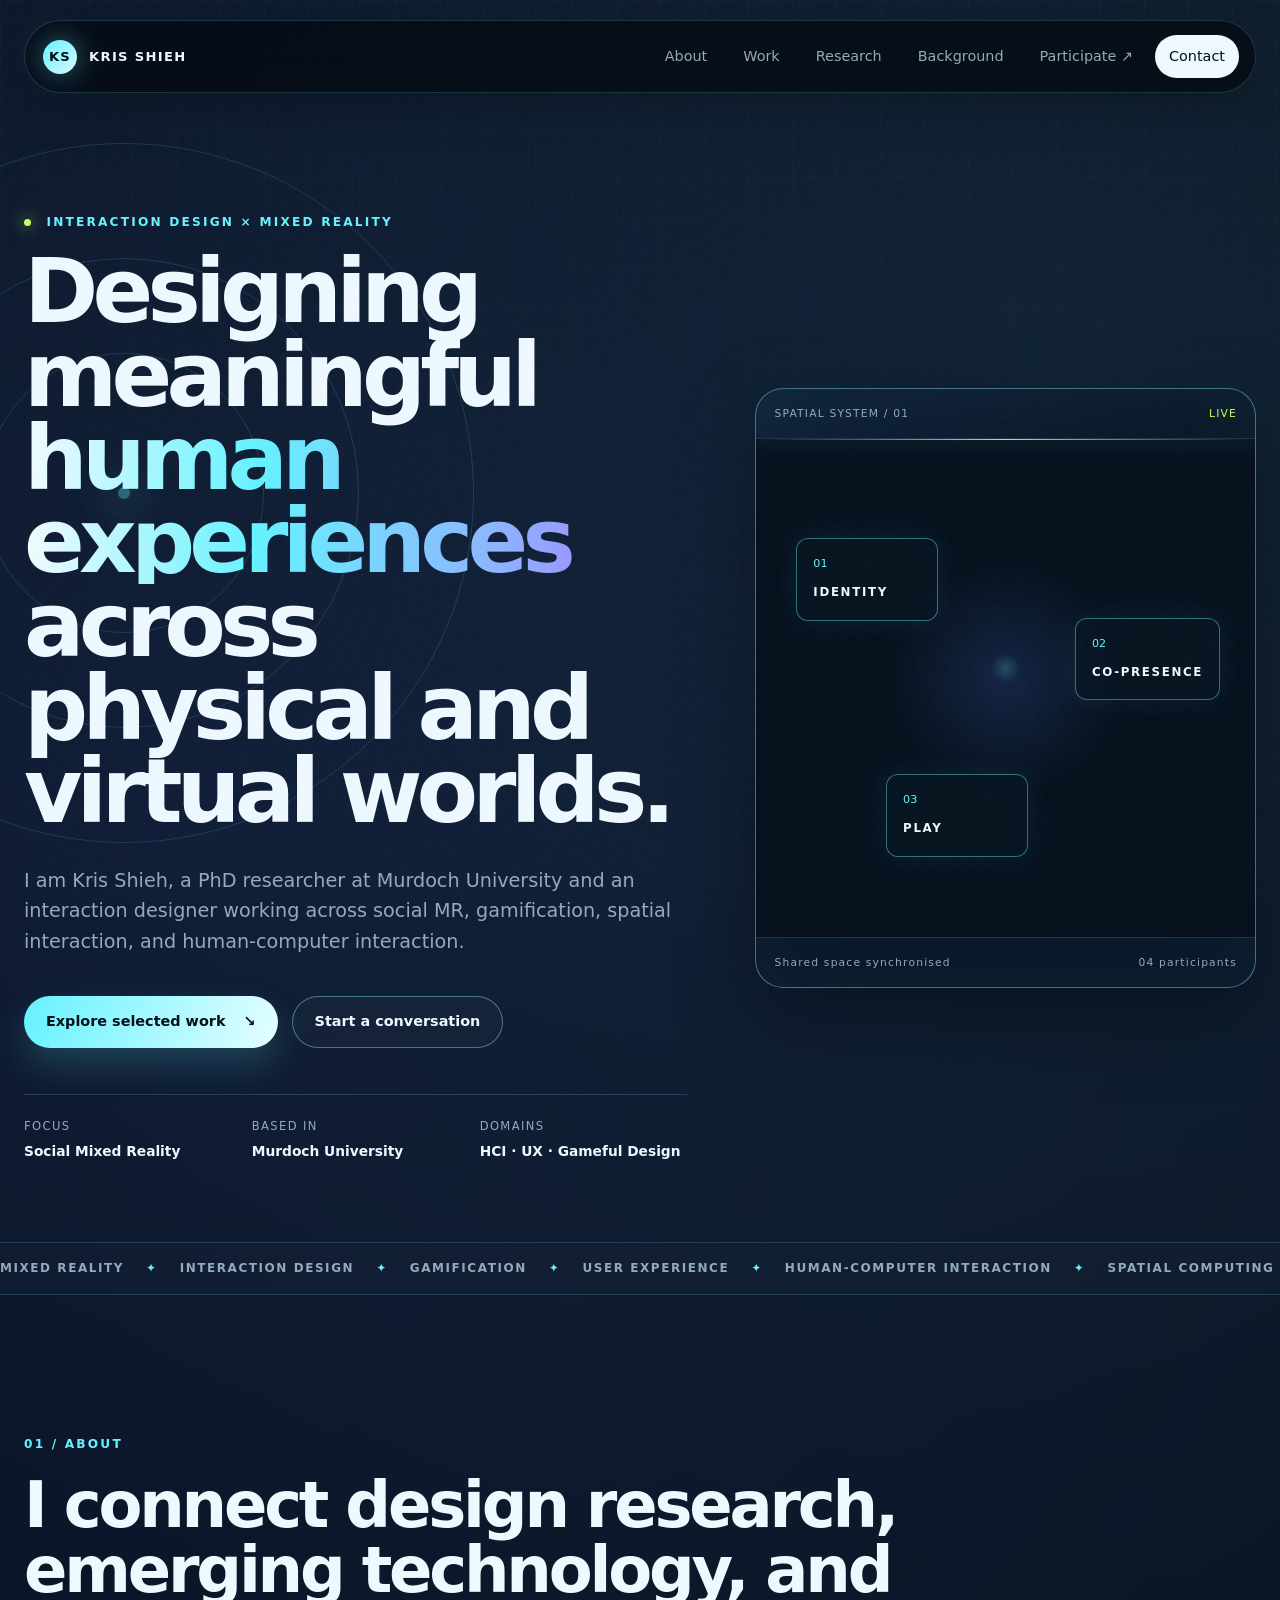
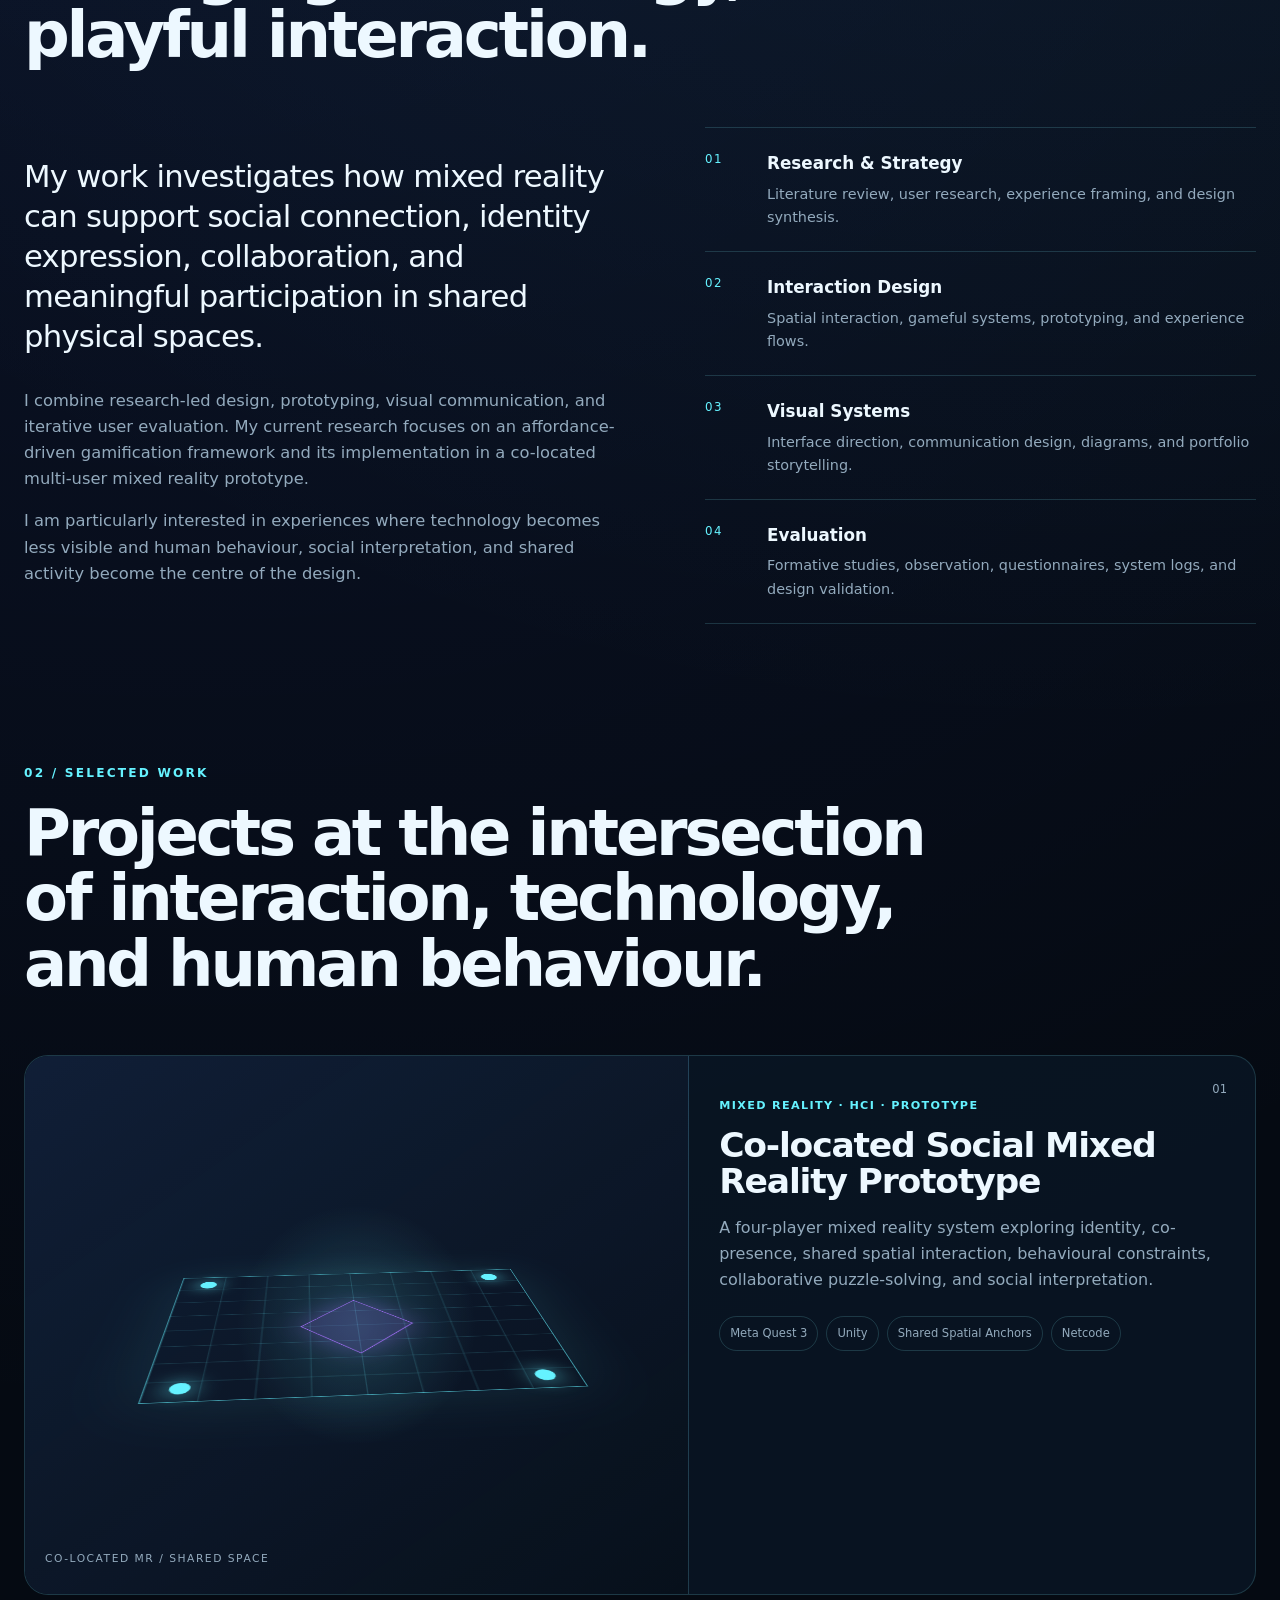
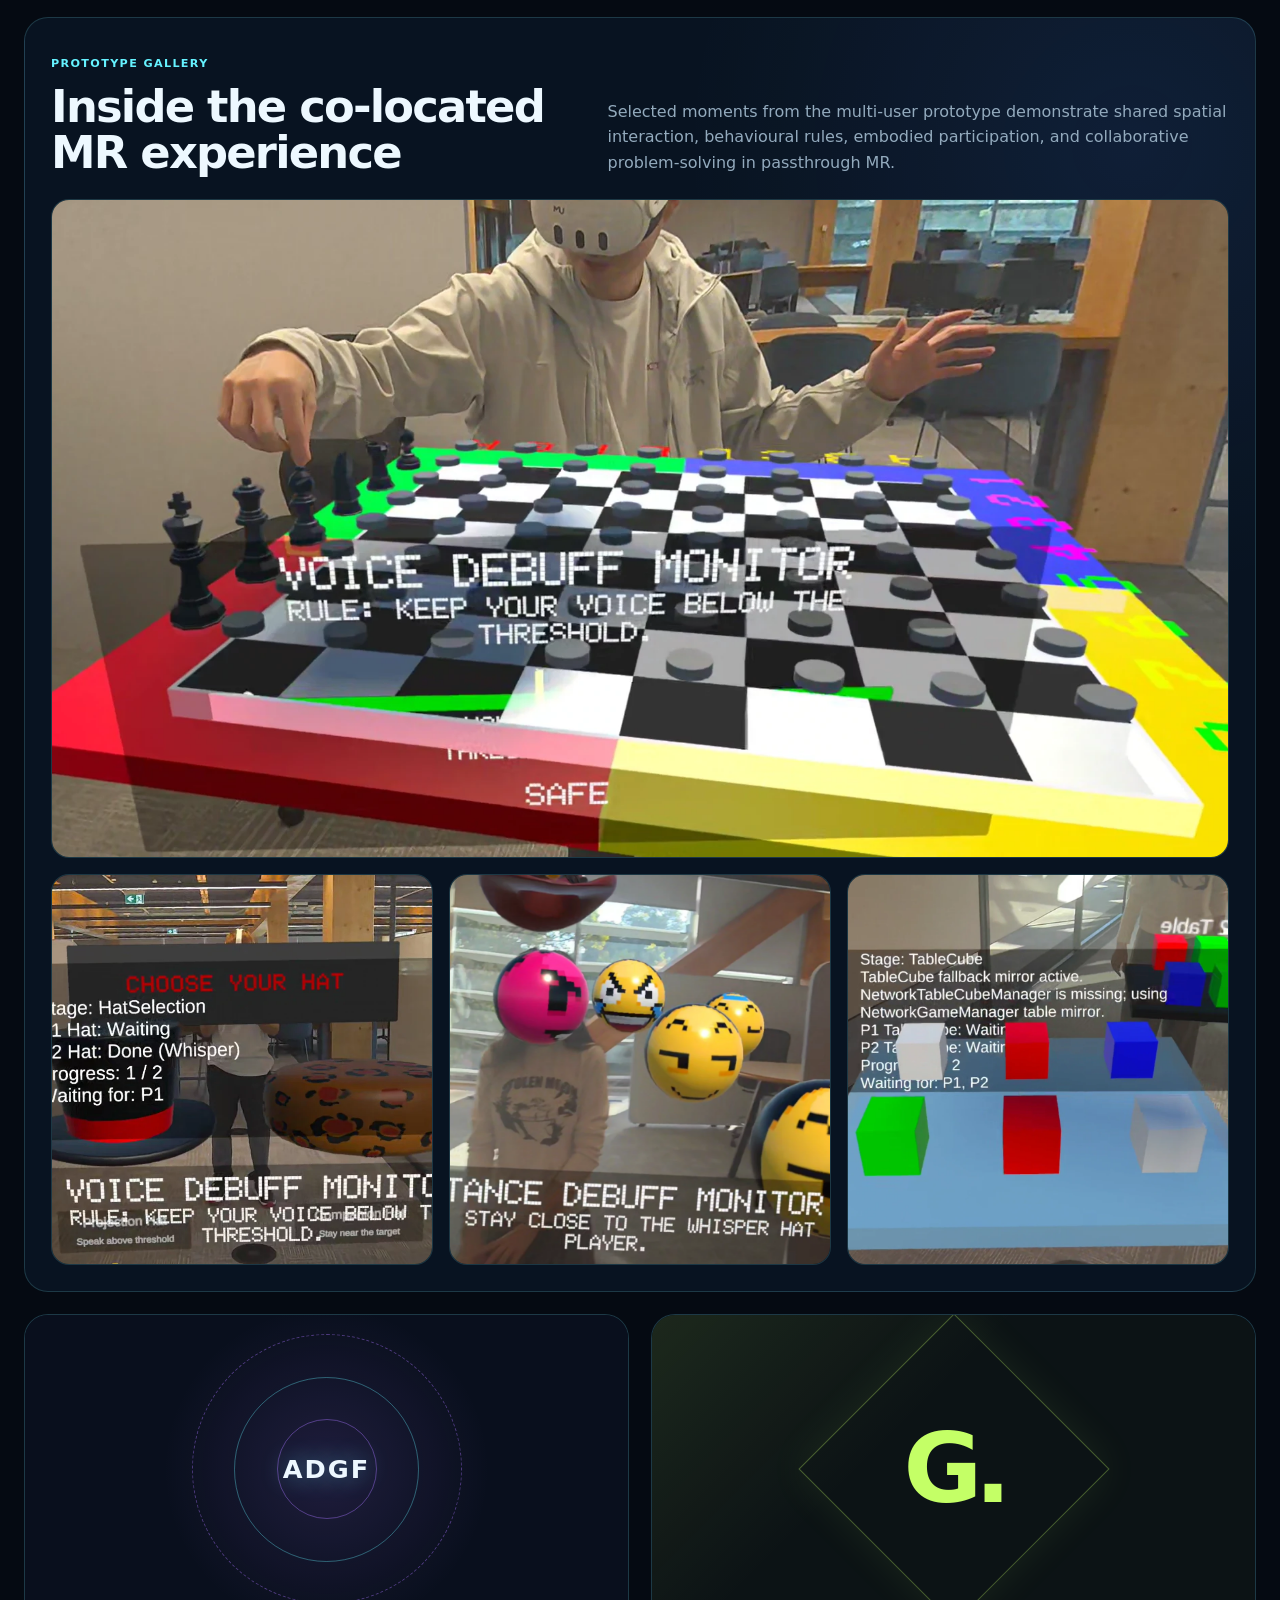
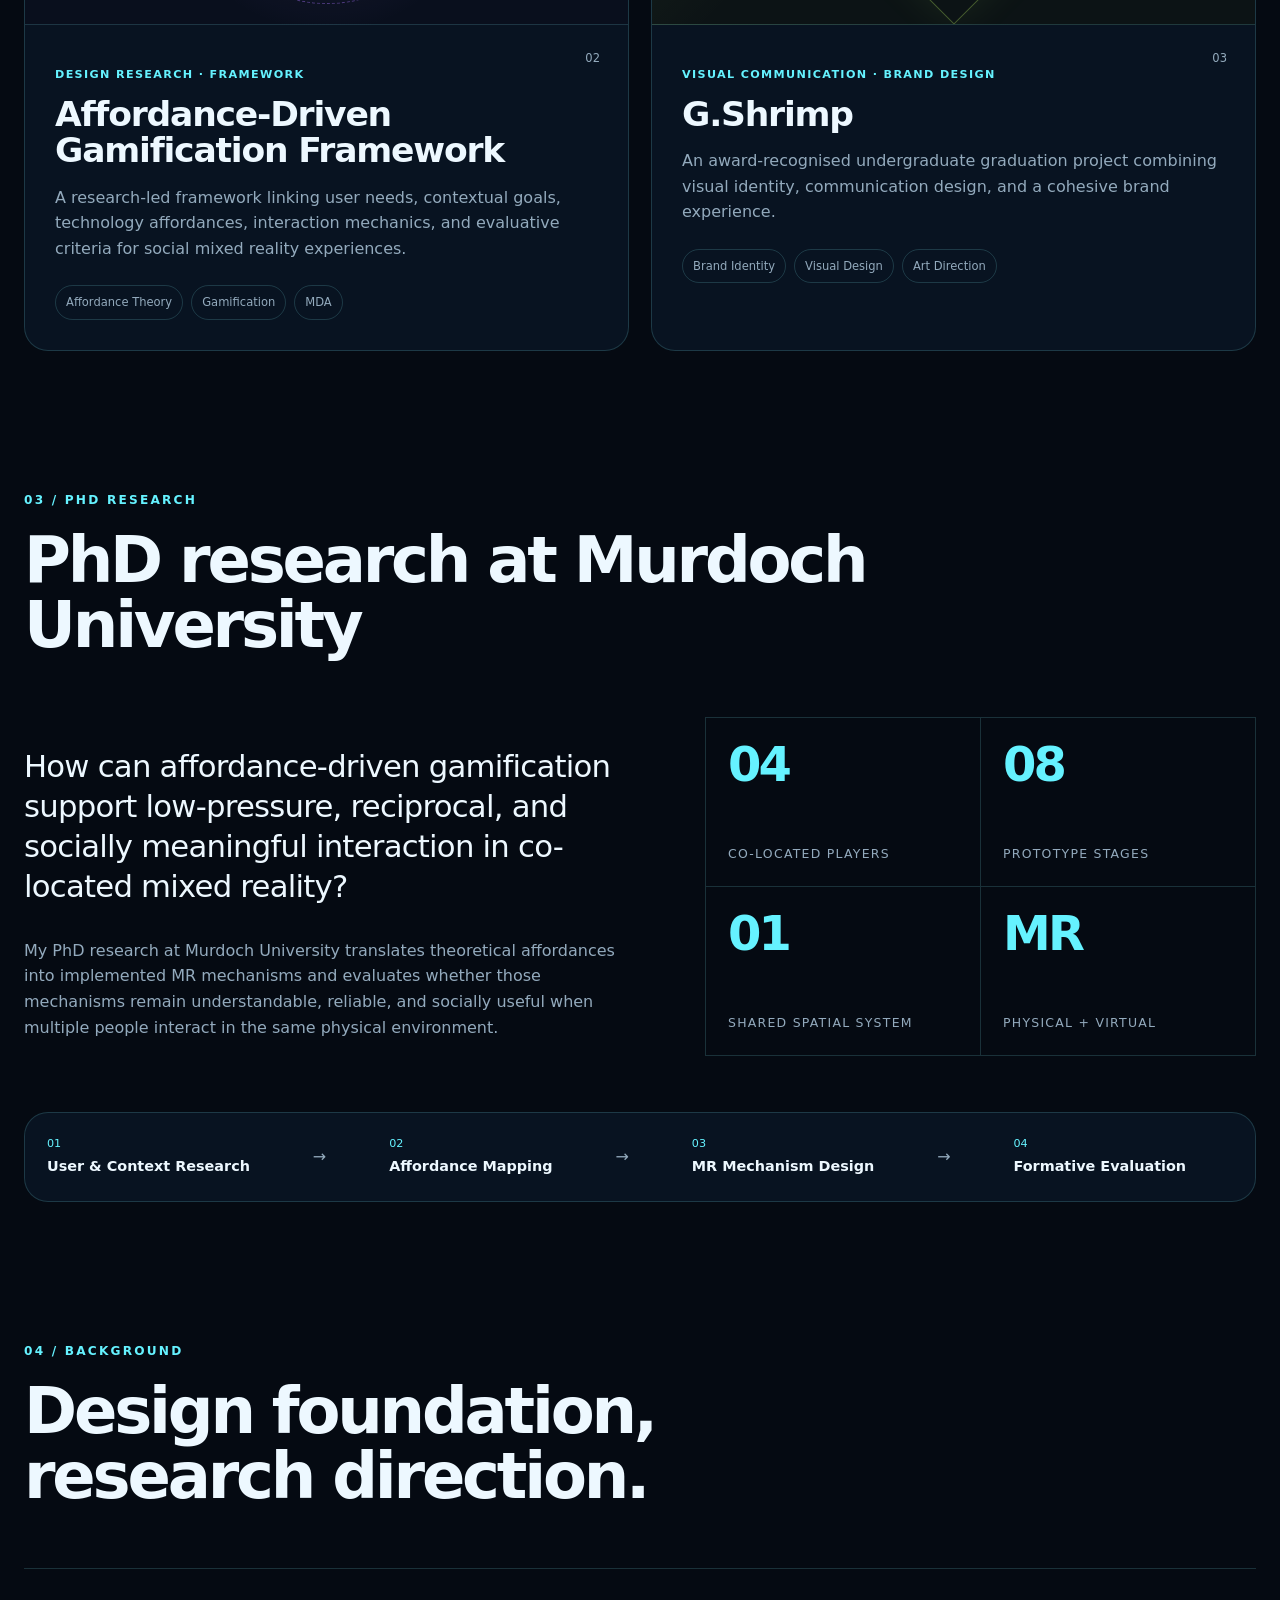
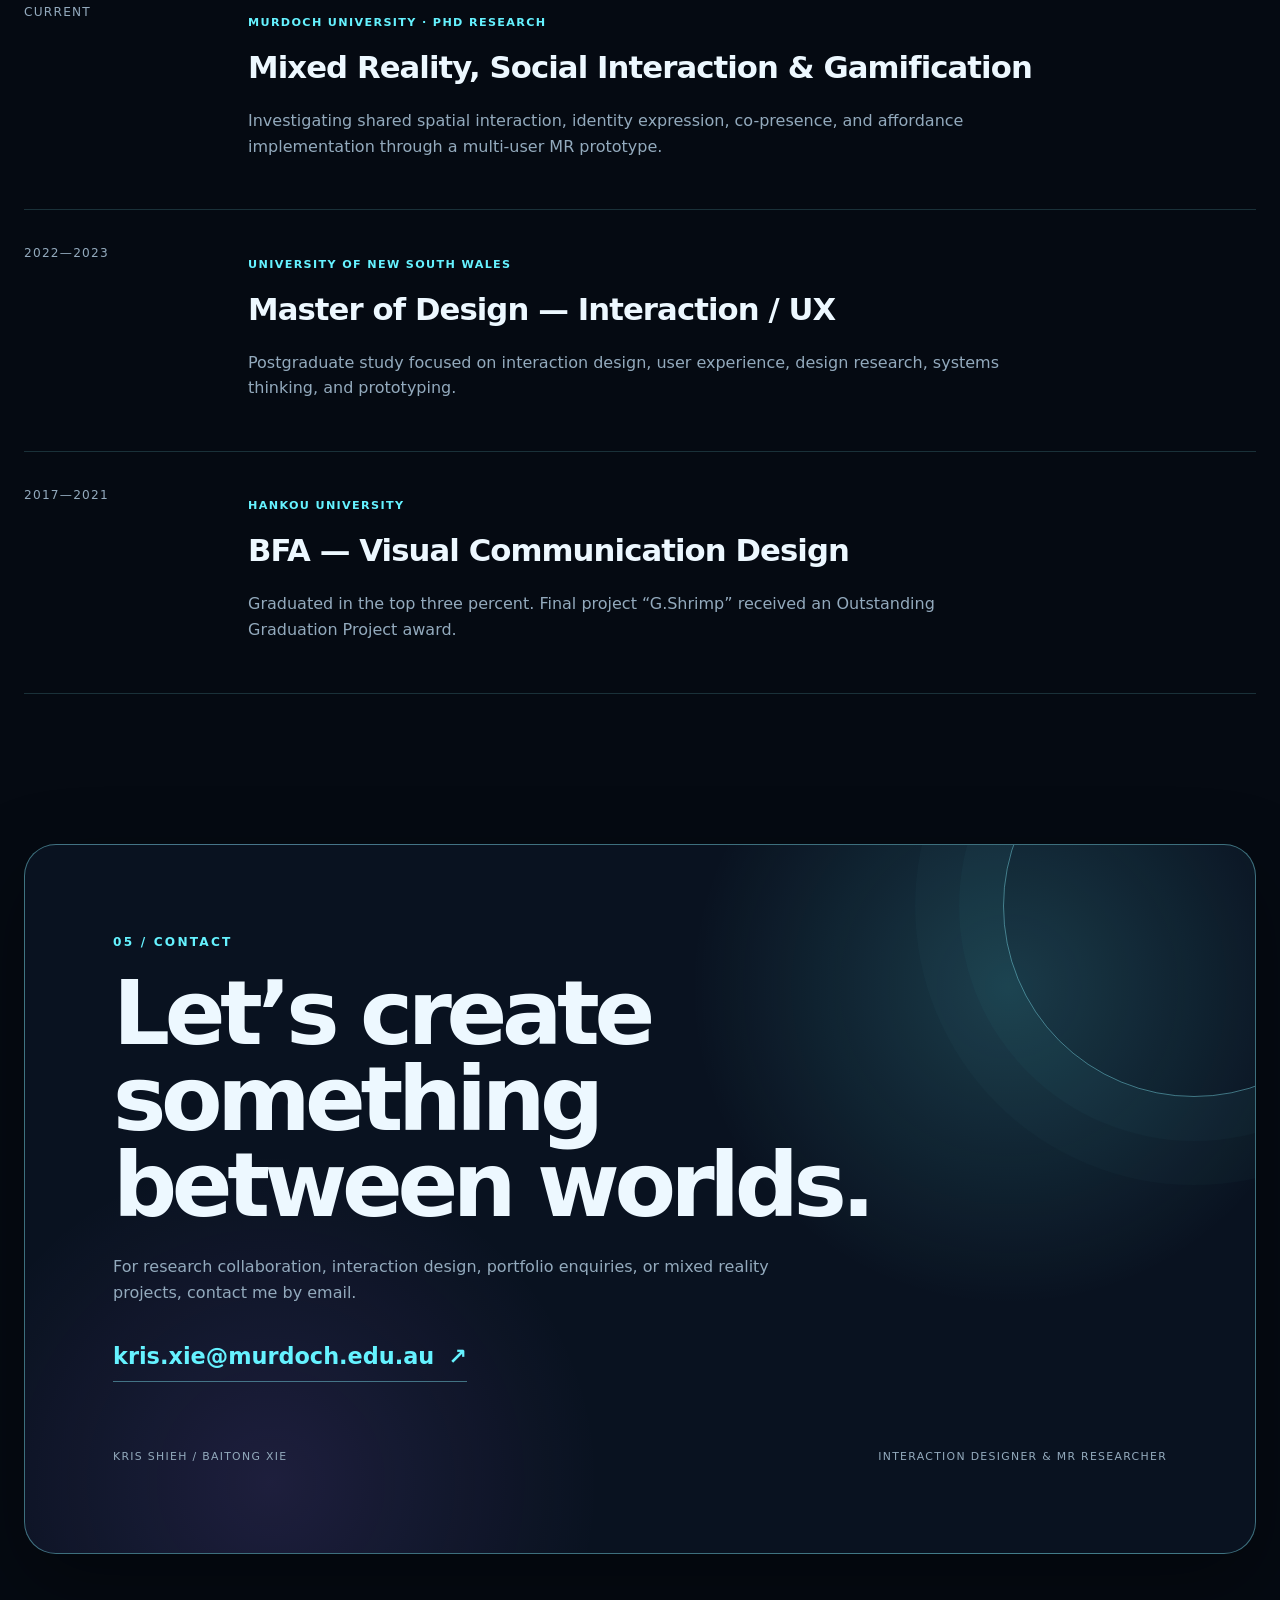
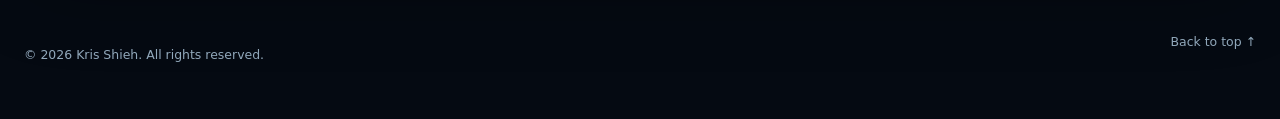
==== commit d45720af: "Add files via upload" ====
--- a/index.html
+++ b/index.html
@@ -38,6 +38,7 @@
       <a href="#work">Work</a>
       <a href="#research">Research</a>
       <a href="#background">Background</a>
+      <a href="/participate/">Participate ↗</a>
       <a class="nav-cta" href="#contact">Contact</a>
     </nav>
   </header>
@@ -294,80 +295,26 @@
           </div>
         </section>
 
-        <article class="project-card framework-project reveal">
-          <div class="framework-visual" aria-hidden="true">
-            <div class="framework-orbit-system">
-              <div class="framework-ring ring-a"></div>
-              <div class="framework-ring ring-b"></div>
-              <div class="framework-ring ring-c"></div>
-              <div class="framework-label">ADGF</div>
-            </div>
-
-            <div class="framework-visual-meta">
-              <span>Framework / 2026</span>
-              <strong>Affordances → Mechanics → Experience</strong>
-            </div>
-
-            <div class="framework-data">
-              <div>
-                <strong>17</strong>
-                <span>studies synthesised</span>
-              </div>
-              <div>
-                <strong>05</strong>
-                <span>design-process steps</span>
-              </div>
-            </div>
-          </div>
-
-          <div class="framework-content">
-            <div class="framework-topline">
-              <p class="project-type">Design Research · Published Framework</p>
-              <span class="publication-status">
-                <i aria-hidden="true"></i>
-                Published
-              </span>
-            </div>
-
+        <article class="project-card reveal">
+          <div class="project-visual visual-framework" aria-hidden="true">
+            <div class="framework-ring ring-a"></div>
+            <div class="framework-ring ring-b"></div>
+            <div class="framework-ring ring-c"></div>
+            <div class="framework-label">ADGF</div>
+          </div>
+          <div class="project-content">
             <div class="project-number">02</div>
-
+            <p class="project-type">Design Research · Framework</p>
             <h3>Affordance-Driven Gamification Framework</h3>
-
-            <p class="framework-summary">
-              A framework-oriented systematic literature review translating user needs,
-              contextual goals, technology affordances, interaction mechanics, and evaluative
-              criteria into a five-step process for designing socially immersive Metaverse experiences.
-            </p>
-
-            <div class="publication-panel">
-              <div class="publication-copy">
-                <p class="publication-kicker">Journal publication</p>
-                <h4>Designing Gamified Social Interaction for Gen Z in the Metaverse</h4>
-                <p>Journal of Metaverse · Review article · 2026</p>
-              </div>
-
-              <a
-                class="publication-link"
-                href="https://dergipark.org.tr/en/pub/jmv/article/1736387"
-                target="_blank"
-                rel="noopener noreferrer"
-                aria-label="Read the ADGF publication in Journal of Metaverse"
-              >
-                <span>Read publication</span>
-                <strong aria-hidden="true">↗</strong>
-              </a>
-            </div>
-
-            <div class="framework-footer">
-              <ul class="tag-list">
-                <li>Affordance Theory</li>
-                <li>Gamification</li>
-                <li>Metaverse</li>
-                <li>Systematic Review</li>
-              </ul>
-
-              <span class="publication-doi">DOI · 10.57019/jmv.1736387</span>
-            </div>
+            <p>
+              A research-led framework linking user needs, contextual goals, technology affordances,
+              interaction mechanics, and evaluative criteria for social mixed reality experiences.
+            </p>
+            <ul class="tag-list">
+              <li>Affordance Theory</li>
+              <li>Gamification</li>
+              <li>MDA</li>
+            </ul>
           </div>
         </article>
 
